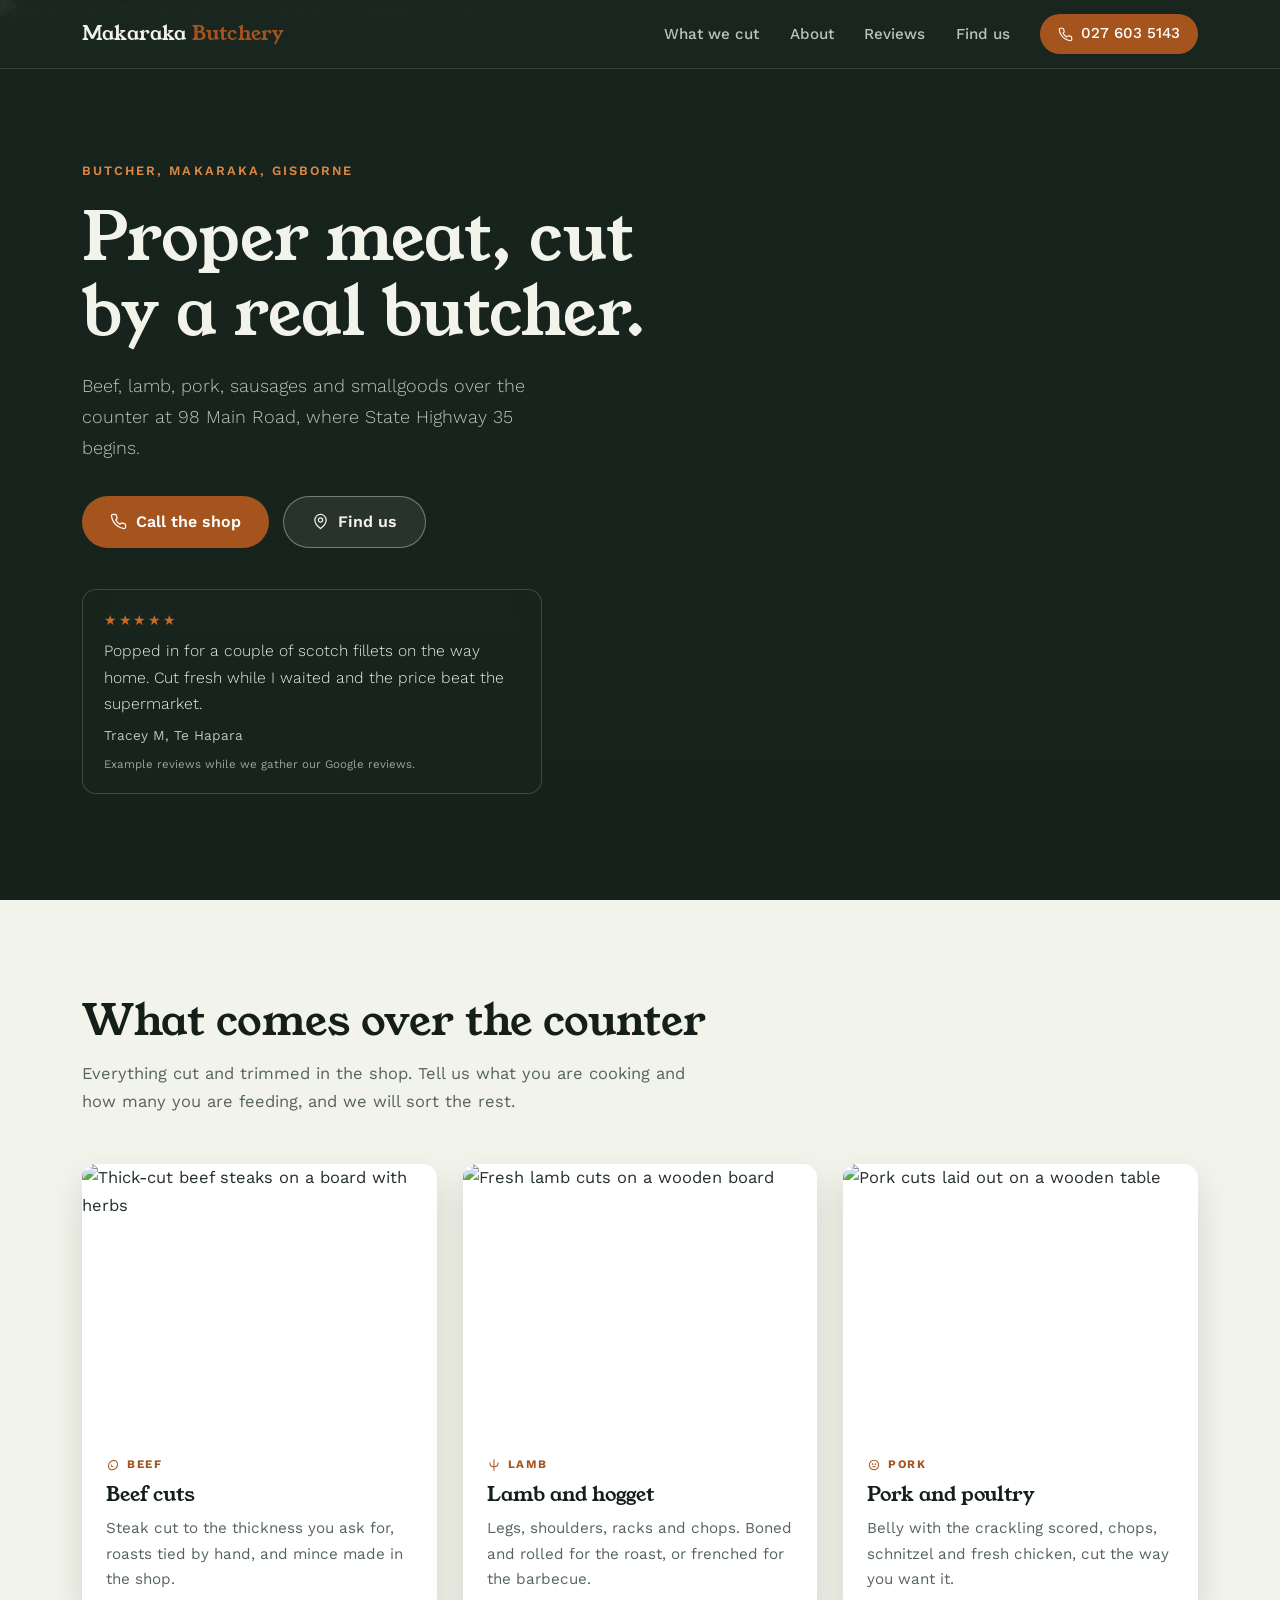
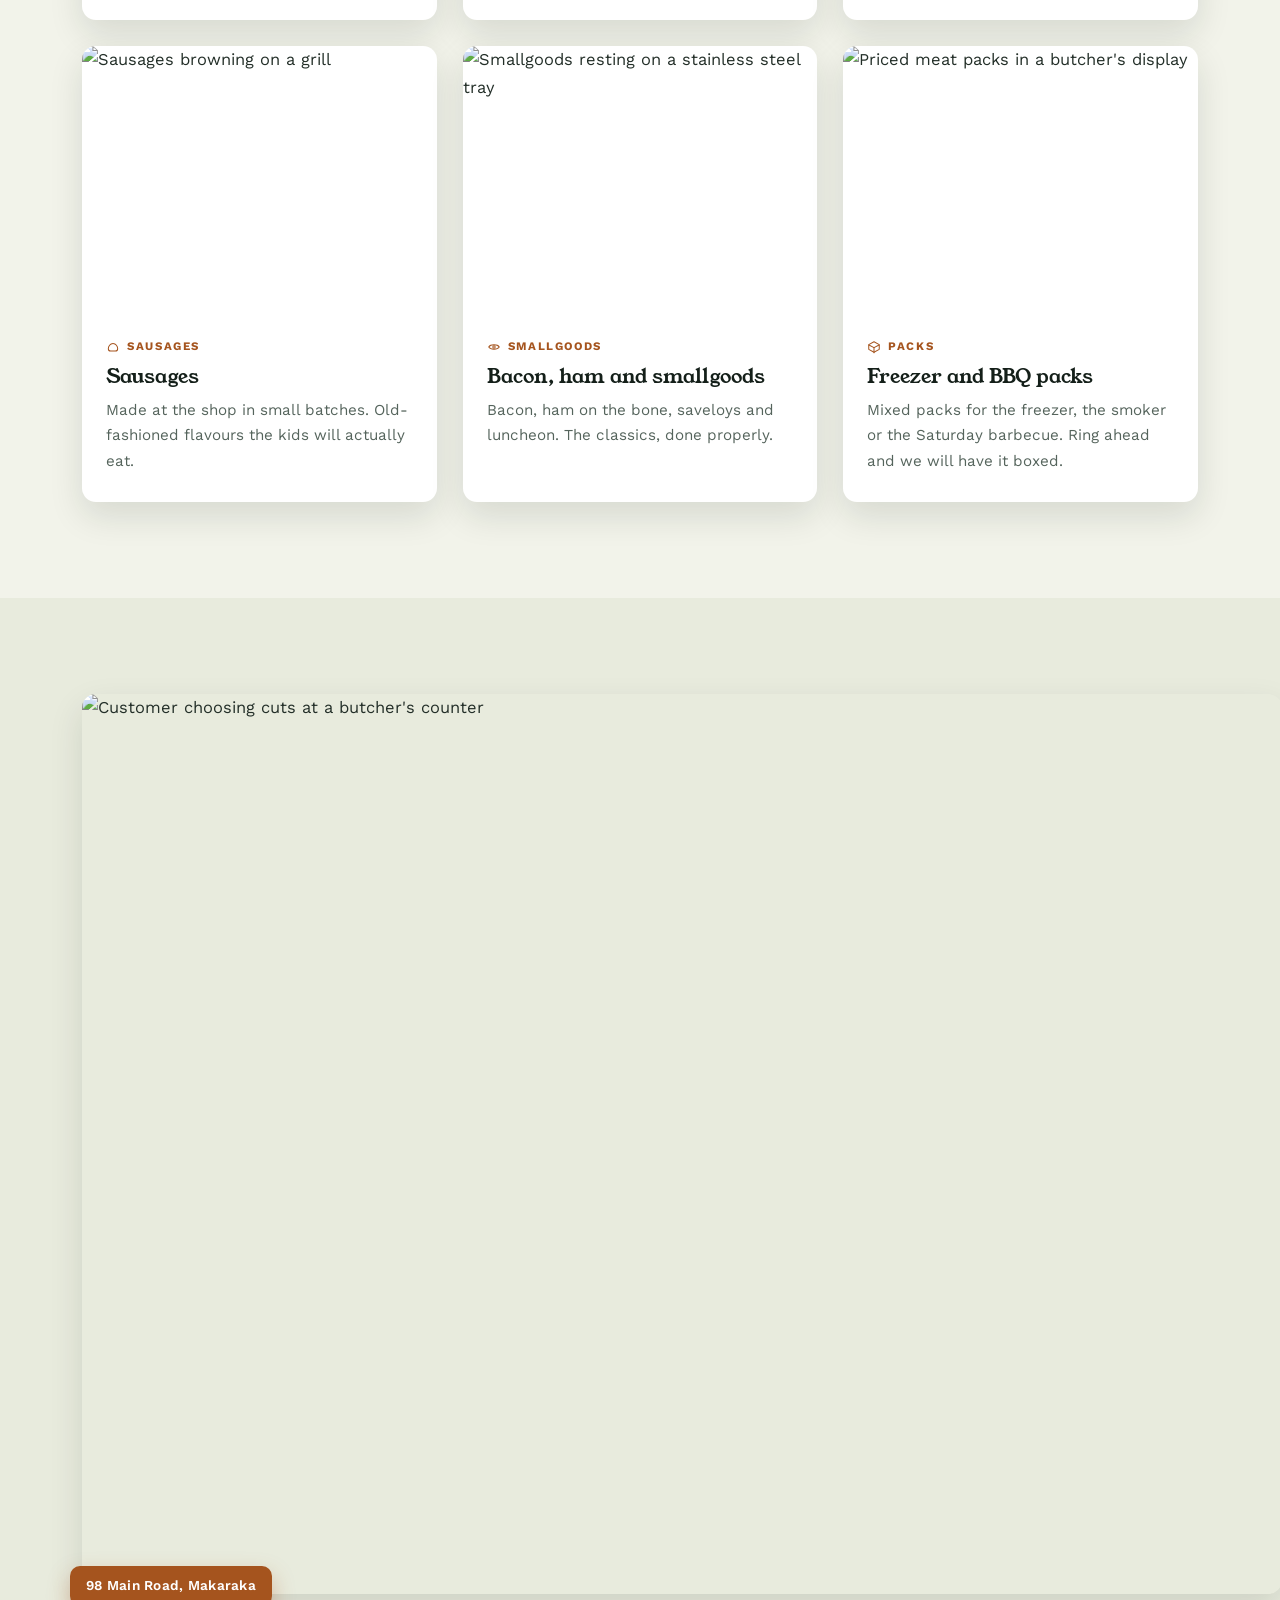
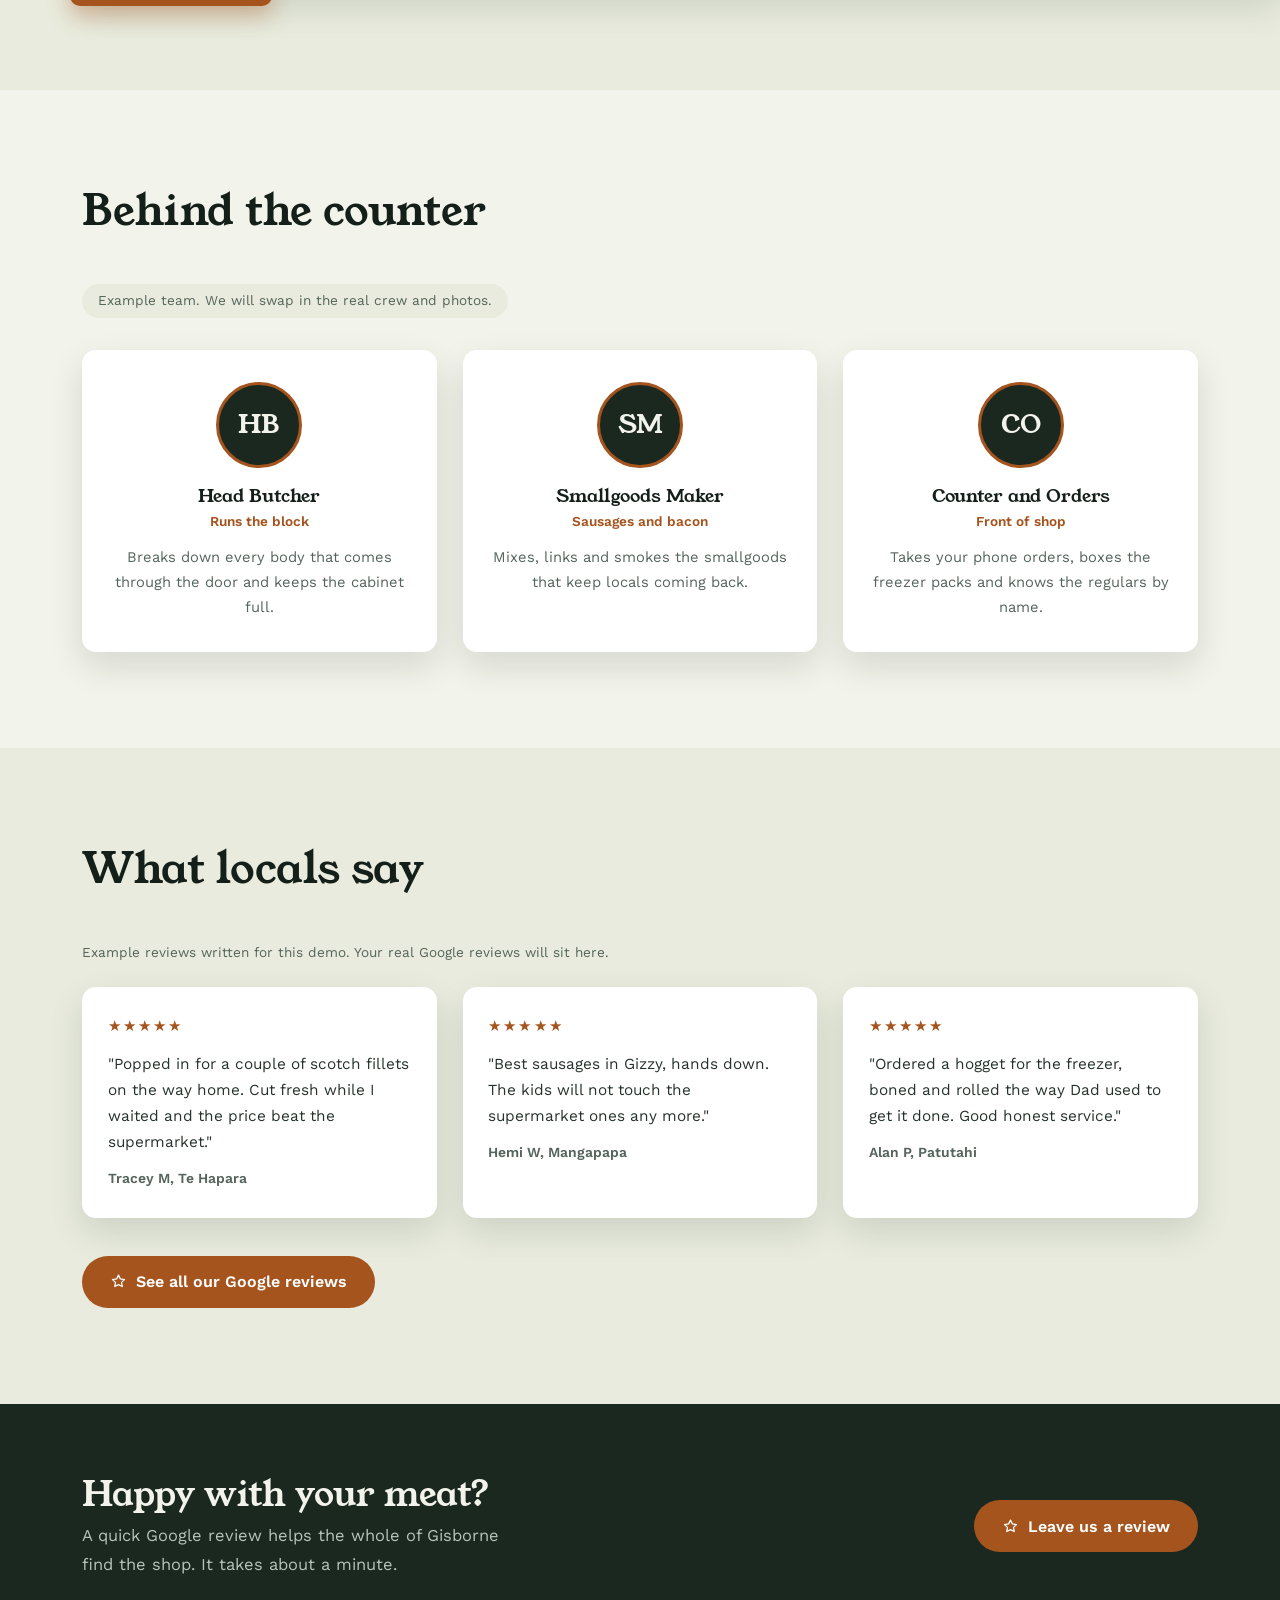
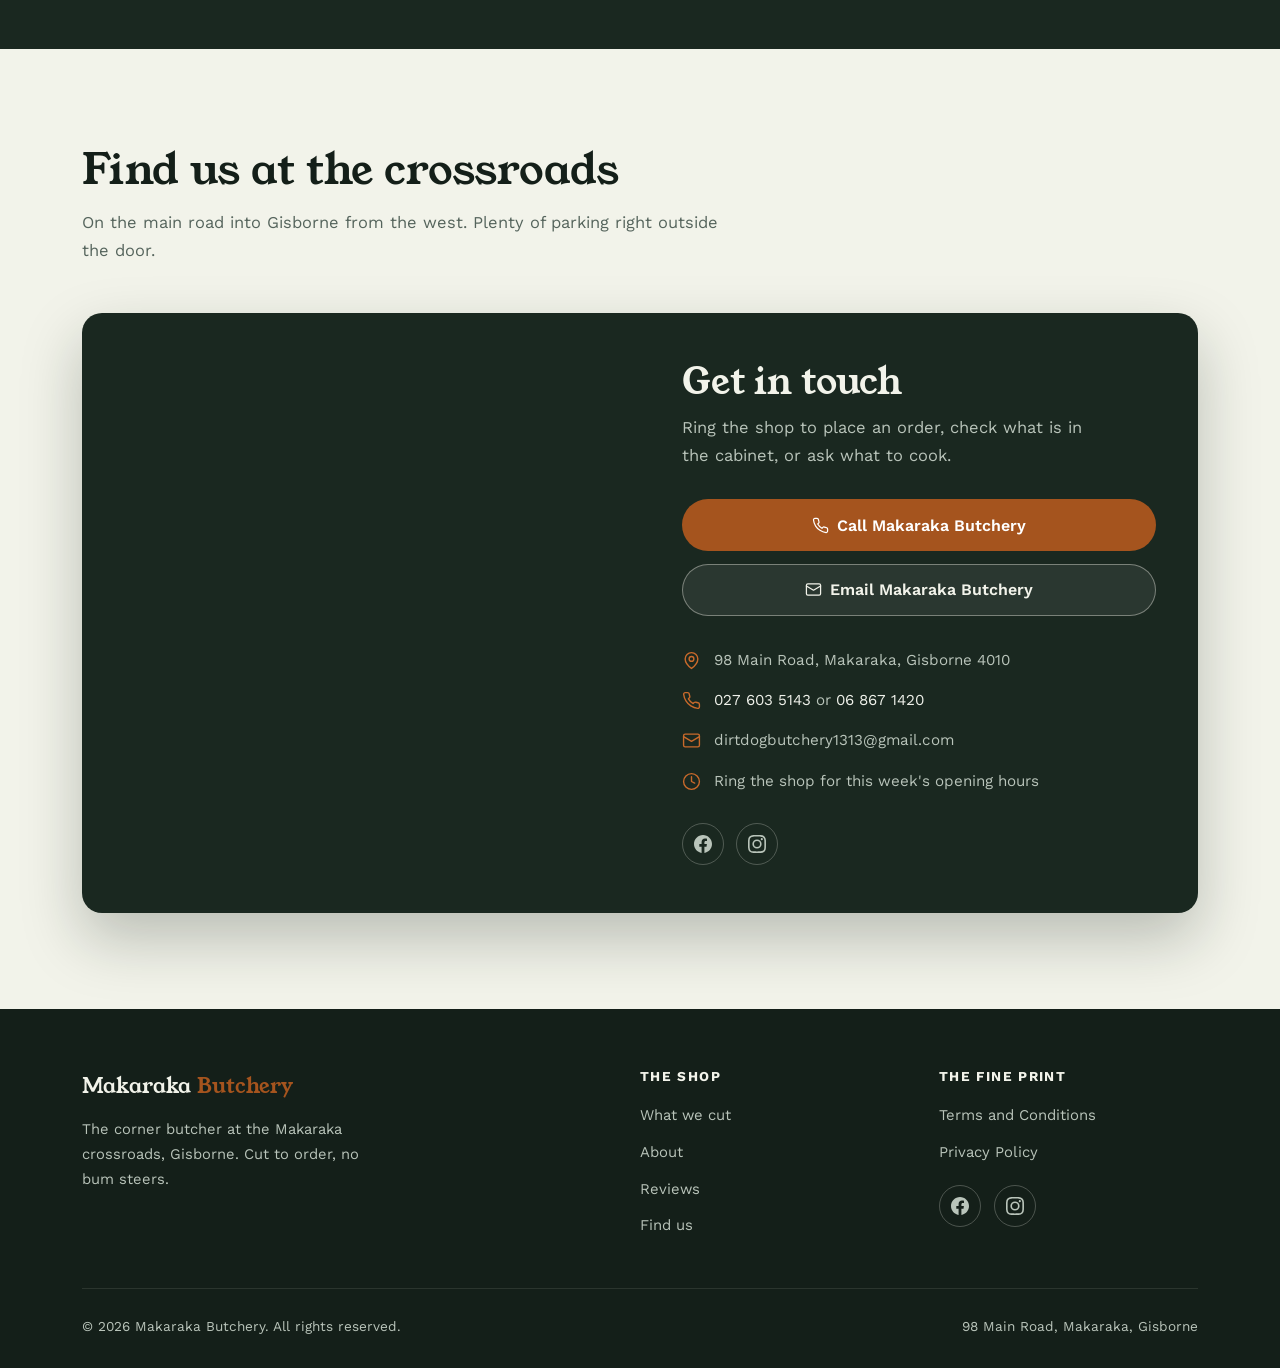
==== index.html @ 0df3c4c0 "Initial build: Makaraka Butchery" ====
<!DOCTYPE html>
<html lang="en-NZ">
<head>
<meta charset="UTF-8">
<meta name="viewport" content="width=device-width, initial-scale=1">
<title>Makaraka Butchery | Butcher, Gisborne</title>
<meta name="description" content="Makaraka Butchery, the corner butcher at 98 Main Road, Makaraka, Gisborne. Beef, lamb, pork, sausages and smallgoods cut to order. Call 06 867 1420.">
<meta property="og:title" content="Makaraka Butchery | Butcher, Gisborne">
<meta property="og:description" content="The corner butcher at the Makaraka crossroads, Gisborne. Beef, lamb, pork, sausages and smallgoods cut to order.">
<meta property="og:type" content="website">
<meta property="og:image" content="https://images.unsplash.com/photo-1597417321971-45e034f7a993?q=80&w=1200&auto=format&fit=crop">
<link rel="icon" href="data:image/svg+xml,%3Csvg xmlns='http://www.w3.org/2000/svg' viewBox='0 0 64 64'%3E%3Crect width='64' height='64' rx='12' fill='%231a2820'/%3E%3Ctext x='32' y='44' font-family='Georgia,serif' font-size='34' fill='%23c96a2b' text-anchor='middle'%3EM%3C/text%3E%3C/svg%3E">
<link rel="preconnect" href="https://fonts.googleapis.com">
<link rel="preconnect" href="https://fonts.gstatic.com" crossorigin>
<link href="https://fonts.googleapis.com/css2?family=Young+Serif&family=Work+Sans:wght@300;400;500;600;700&display=swap" rel="stylesheet">
<style>
:root{
  --ink:#141f19;
  --pine:#1a2820;
  --pine-2:#24382c;
  --bone:#f2f3ea;
  --bone-2:#e8ebdd;
  --ember:#a5541e;
  --ember-deep:#8a4517;
  --ember-bright:#c96a2b;
  --text:#26332c;
  --text-soft:#55645c;
  --text-inverse:#eef0e9;
  --text-inverse-soft:#b9c4ba;
  --radius:14px;
  --shadow:0 14px 34px rgba(20,31,25,.12);
  --ease:cubic-bezier(.16,1,.3,1);
}
*{margin:0;padding:0;box-sizing:border-box}
html{scroll-behavior:smooth}
body{
  font-family:'Work Sans',sans-serif;
  font-size:16.5px;
  line-height:1.7;
  color:var(--text);
  background:var(--bone);
  overflow-x:hidden;
}
::selection{background:var(--ember);color:#fff}
img{max-width:100%;display:block;image-orientation:from-image;filter:saturate(.85) contrast(1.05)}
h1,h2,h3{font-family:'Young Serif',serif;font-weight:400;line-height:1.15}
a{color:inherit}
.wrap{max-width:1160px;margin:0 auto;padding:0 22px}

/* Opening overlay */
#intro{
  position:fixed;inset:0;z-index:200;background:var(--pine);
  display:flex;align-items:center;justify-content:center;
  transition:opacity .7s var(--ease),visibility .7s;
}
#intro.gone{opacity:0;visibility:hidden}
#intro .mark{font-family:'Young Serif',serif;font-size:clamp(1.6rem,4vw,2.6rem);color:var(--bone);opacity:0;transform:translateY(14px);animation:introIn .8s var(--ease) .1s forwards}
#intro .mark span{color:var(--ember)}
@keyframes introIn{to{opacity:1;transform:none}}

/* Nav */
header{
  position:fixed;top:0;left:0;right:0;z-index:100;
  background:rgba(26,40,32,.82);
  backdrop-filter:blur(12px);
  -webkit-backdrop-filter:blur(12px);
  border-bottom:1px solid rgba(243,241,233,.12);
}
.nav{display:flex;align-items:center;justify-content:space-between;height:68px;max-width:1160px;margin:0 auto;padding:0 22px}
.logo{font-family:'Young Serif',serif;font-size:1.22rem;color:var(--bone);text-decoration:none;letter-spacing:.01em}
.logo span{color:var(--ember)}
.nav-links{display:flex;align-items:center;gap:1.9rem;list-style:none}
.nav-links a{color:var(--text-inverse-soft);text-decoration:none;font-size:.95rem;font-weight:500;transition:color .25s}
.nav-links a:hover{color:var(--bone)}
.nav-call{
  display:inline-flex;align-items:center;gap:.5rem;
  height:40px;padding:0 18px;line-height:1;
  background:var(--ember);color:#fff !important;border-radius:999px;
  font-weight:600;font-size:.92rem;text-decoration:none;
  transition:background .25s,transform .25s;
}
.nav-call:hover{background:var(--ember-deep);transform:translateY(-1px)}
.nav-call svg{width:15px;height:15px;flex:none}
.burger{display:none;background:none;border:0;cursor:pointer;padding:10px}
.burger span{display:block;width:24px;height:2px;background:var(--bone);margin:5px 0;transition:transform .3s var(--ease),opacity .3s}
.mobile-menu{display:none}
@media(max-width:860px){
  .nav-links{display:none}
  .burger{display:block}
  .mobile-menu{
    display:block;position:fixed;top:68px;left:0;right:0;z-index:99;
    background:var(--pine);border-bottom:1px solid rgba(243,241,233,.12);
    padding:.6rem 22px 1.4rem;
    transform:translateY(-110%);transition:transform .4s var(--ease);
  }
  .mobile-menu.open{transform:none}
  .mobile-menu a{display:block;padding:.85rem 0;color:var(--bone);text-decoration:none;font-size:1.05rem;font-weight:500;border-bottom:1px solid rgba(243,241,233,.08)}
  .mobile-menu .nav-call{display:inline-flex;margin-top:1rem;border-bottom:0}
  body.menu-open .burger span:nth-child(1){transform:translateY(7px) rotate(45deg)}
  body.menu-open .burger span:nth-child(2){opacity:0}
  body.menu-open .burger span:nth-child(3){transform:translateY(-7px) rotate(-45deg)}
}

/* Hero */
.hero{
  position:relative;min-height:100dvh;background:var(--pine);
  display:flex;align-items:center;color:var(--text-inverse);
  overflow:hidden;
}
.hero-slides{position:absolute;inset:0}
.hero-slide{position:absolute;inset:0;opacity:0;transition:opacity 1.6s ease}
.hero-slide.on{opacity:1}
.hero-slide img{width:100%;height:100%;object-fit:cover}
.hero-scrim{position:absolute;inset:0;background:linear-gradient(180deg,rgba(20,31,25,.62) 0%,rgba(20,31,25,.5) 45%,rgba(20,31,25,.78) 100%)}
.hero-inner{position:relative;z-index:2;max-width:1160px;margin:0 auto;padding:120px 22px 70px;width:100%}
.hero-eyebrow{
  display:inline-block;font-size:.8rem;font-weight:600;letter-spacing:.16em;
  text-transform:uppercase;color:#dd8845;margin-bottom:1.1rem;
}
.hero h1{font-size:clamp(2.5rem,5.6vw,4.1rem);max-width:15ch;color:var(--bone);text-wrap:balance}
.hero p.lead{margin:1.3rem 0 2rem;font-size:1.13rem;font-weight:300;max-width:44ch;color:var(--text-inverse-soft)}
.hero-ctas{display:flex;gap:.9rem;flex-wrap:wrap}
.btn{
  display:inline-flex;align-items:center;justify-content:center;gap:.55rem;
  min-height:52px;padding:0 28px;border-radius:999px;line-height:1.2;
  font-weight:600;font-size:1rem;text-decoration:none;cursor:pointer;border:0;
  transition:background .25s,transform .25s,border-color .25s;
}
.btn svg{width:17px;height:17px;flex:none}
.btn-ember{background:var(--ember);color:#fff}
.btn-ember:hover{background:var(--ember-deep);transform:translateY(-2px)}
.btn-ghost{background:rgba(243,241,233,.08);color:var(--bone);border:1px solid rgba(243,241,233,.4)}
.btn-ghost:hover{background:rgba(243,241,233,.16);transform:translateY(-2px)}
.hero-quote{
  margin-top:2.6rem;max-width:460px;
  background:rgba(26,40,32,.45);
  backdrop-filter:blur(10px);
  -webkit-backdrop-filter:blur(10px);
  border:1px solid rgba(243,241,233,.18);
  border-radius:var(--radius);padding:1.1rem 1.3rem;
}
.hero-quote .stars{color:var(--ember-bright);letter-spacing:.12em;font-size:.9rem;margin-bottom:.35rem}
.hero-quote blockquote{font-size:.98rem;font-weight:300;color:var(--text-inverse);min-height:3.2em;transition:opacity .5s}
.hero-quote blockquote.fade{opacity:0}
.hero-quote cite{display:block;margin-top:.4rem;font-style:normal;font-size:.85rem;color:var(--text-inverse-soft)}
.hero-quote .example-tag{font-size:.72rem;color:var(--text-inverse-soft);opacity:.8;display:block;margin-top:.5rem}

/* Section basics */
section{padding:96px 0}
.sec-head{max-width:640px;margin-bottom:3rem}
.sec-head h2{font-size:clamp(1.9rem,3.6vw,2.7rem);color:var(--ink)}
.sec-head p{margin-top:.9rem;color:var(--text-soft)}
.reveal{opacity:0;transform:translateY(26px);transition:opacity .8s var(--ease),transform .8s var(--ease)}
.reveal.in{opacity:1;transform:none}

/* Services */
#services{background:var(--bone)}
.cards{display:grid;grid-template-columns:repeat(3,1fr);gap:1.6rem}
.card{
  background:#fff;border-radius:var(--radius);overflow:hidden;
  box-shadow:var(--shadow);display:flex;flex-direction:column;
  transition:transform .35s var(--ease),box-shadow .35s var(--ease);
}
.card:hover{transform:translateY(-6px);box-shadow:0 22px 44px rgba(20,31,25,.18)}
.card figure{aspect-ratio:4/3;overflow:hidden}
.card figure img{width:100%;height:100%;object-fit:cover;transition:transform .6s var(--ease)}
.card:hover figure img{transform:scale(1.05)}
.card-body{padding:1.4rem 1.5rem 1.7rem}
.card-label{
  display:inline-flex;align-items:center;gap:.45rem;
  font-size:.72rem;font-weight:700;letter-spacing:.14em;text-transform:uppercase;
  color:var(--ember);margin-bottom:.55rem;
}
.card-label svg{width:14px;height:14px}
.card h3{font-size:1.28rem;color:var(--ink);margin-bottom:.55rem}
.card p{font-size:.95rem;color:var(--text-soft)}
@media(max-width:980px){.cards{grid-template-columns:repeat(2,1fr)}}
@media(max-width:640px){.cards{grid-template-columns:1fr}}

/* About */
#about{background:var(--bone-2)}
.about-grid{display:grid;grid-template-columns:1fr 1fr;gap:3.5rem;align-items:center}
.about-photo{position:relative}
.about-photo img{aspect-ratio:4/3;object-fit:cover;width:100%;border-radius:var(--radius);box-shadow:var(--shadow)}
.about-photo .corner{
  position:absolute;left:-12px;bottom:-12px;
  background:var(--ember);color:#fff;border-radius:10px;
  padding:.55rem 1rem;font-weight:600;font-size:.85rem;letter-spacing:.02em;
  box-shadow:0 10px 22px rgba(169,84,30,.35);
}
.about-copy h2{font-size:clamp(1.9rem,3.6vw,2.7rem);color:var(--ink);margin-bottom:1.1rem}
.about-copy p{color:var(--text-soft);margin-bottom:1rem}
.checklist{list-style:none;margin-top:1.6rem}
.checklist li{display:flex;gap:.8rem;align-items:flex-start;padding:.55rem 0;font-weight:500;color:var(--text)}
.checklist svg{width:22px;height:22px;flex:none;color:var(--ember);margin-top:2px}
@media(max-width:860px){.about-grid{grid-template-columns:1fr;gap:2.2rem}}

/* Crew */
#crew{background:var(--bone)}
.crew-note{font-size:.85rem;color:var(--text-soft);background:var(--bone-2);border-radius:999px;display:inline-block;padding:.35rem 1rem;margin-bottom:2rem}
.crew-grid{display:grid;grid-template-columns:repeat(3,1fr);gap:1.6rem}
.crew-card{
  background:#fff;border-radius:var(--radius);box-shadow:var(--shadow);
  padding:2rem 1.6rem;text-align:center;
  transition:transform .35s var(--ease);
}
.crew-card:hover{transform:translateY(-5px)}
.avatar{
  width:86px;height:86px;border-radius:50%;margin:0 auto 1.1rem;
  background:var(--pine);border:3px solid var(--ember);
  display:flex;align-items:center;justify-content:center;
  font-family:'Young Serif',serif;font-size:1.6rem;color:var(--bone);
}
.crew-card h3{font-size:1.12rem;color:var(--ink)}
.crew-card .role{font-size:.85rem;font-weight:600;color:var(--ember);margin:.25rem 0 .7rem}
.crew-card p{font-size:.92rem;color:var(--text-soft)}
@media(max-width:860px){.crew-grid{grid-template-columns:1fr;max-width:420px}}

/* Reviews */
#reviews{background:var(--bone-2)}
.review-grid{display:grid;grid-template-columns:repeat(3,1fr);gap:1.6rem;margin-bottom:2.4rem}
.review-card{
  background:#fff;border-radius:var(--radius);box-shadow:var(--shadow);
  padding:1.7rem 1.6rem;display:flex;flex-direction:column;gap:.7rem;
}
.review-card .stars{color:var(--ember);letter-spacing:.14em;font-size:.95rem}
.review-card p{font-size:.96rem;color:var(--text)}
.review-card .who{font-size:.87rem;font-weight:600;color:var(--text-soft)}
.review-note{font-size:.85rem;color:var(--text-soft);margin-bottom:1.4rem}
@media(max-width:860px){.review-grid{grid-template-columns:1fr}}

/* Review banner */
.banner{
  background:var(--pine);color:var(--text-inverse);
  padding:70px 0;
}
.banner-inner{display:flex;align-items:center;justify-content:space-between;gap:2rem;flex-wrap:wrap}
.banner h2{font-size:clamp(1.6rem,3vw,2.2rem);color:var(--bone);max-width:20ch}
.banner p{color:var(--text-inverse-soft);margin-top:.5rem;max-width:42ch}

/* Contact */
#contact{background:var(--bone)}
.contact-card{
  background:var(--pine);border-radius:calc(var(--radius) + 6px);
  overflow:hidden;box-shadow:0 26px 60px rgba(20,31,25,.25);
  display:grid;grid-template-columns:1fr 1fr;min-height:520px;
}
.contact-map{position:relative;min-height:320px}
.contact-map iframe{position:absolute;inset:0;width:100%;height:100%;border:0}
.contact-info{padding:3rem 2.6rem;color:var(--text-inverse)}
.contact-info h2{color:var(--bone);font-size:clamp(1.7rem,3vw,2.3rem);margin-bottom:.7rem}
.contact-info>p{color:var(--text-inverse-soft);margin-bottom:1.8rem;max-width:40ch}
.contact-btns{display:flex;flex-direction:column;gap:.8rem;margin-bottom:2rem}
.contact-btns .btn{width:100%}
.info-rows{list-style:none;display:flex;flex-direction:column;gap:.9rem;margin-bottom:1.8rem}
.info-rows li{display:flex;gap:.85rem;align-items:flex-start;font-size:.95rem;color:var(--text-inverse-soft)}
.info-rows svg{width:19px;height:19px;flex:none;color:var(--ember-bright);margin-top:3px}
.info-rows a{color:var(--text-inverse);text-decoration:none}
.info-rows a:hover{text-decoration:underline}
.socials{display:flex;gap:.8rem}
.socials a{
  width:42px;height:42px;border-radius:50%;
  border:1px solid rgba(243,241,233,.25);
  display:flex;align-items:center;justify-content:center;
  color:var(--text-inverse-soft);transition:color .25s,border-color .25s,transform .25s;
}
.socials a:hover{color:var(--ember-bright);border-color:var(--ember-bright);transform:translateY(-2px)}
.socials svg{width:18px;height:18px}
@media(max-width:860px){
  .contact-card{grid-template-columns:1fr}
  .contact-map{order:2;min-height:300px}
  .contact-info{order:1;padding:2.2rem 1.6rem}
}

/* Footer */
footer{background:var(--ink);color:var(--text-inverse-soft);padding:60px 0 30px}
.foot-grid{display:grid;grid-template-columns:2fr 1fr 1fr;gap:2.5rem;margin-bottom:2.5rem}
.foot-grid .logo{font-size:1.3rem}
.foot-grid p{font-size:.92rem;margin-top:.8rem;max-width:34ch}
.foot-grid h3{font-family:'Work Sans',sans-serif;font-size:.85rem;font-weight:700;letter-spacing:.1em;text-transform:uppercase;color:var(--bone);margin-bottom:1rem}
.foot-grid ul{list-style:none}
.foot-grid ul li{margin-bottom:.55rem}
.foot-grid ul a{color:var(--text-inverse-soft);text-decoration:none;font-size:.93rem;transition:color .25s}
.foot-grid ul a:hover{color:var(--ember-bright)}
.foot-bottom{border-top:1px solid rgba(243,241,233,.1);padding-top:1.6rem;display:flex;justify-content:space-between;align-items:center;gap:1rem;flex-wrap:wrap;font-size:.85rem}
@media(max-width:860px){.foot-grid{grid-template-columns:1fr;gap:2rem}}

@media(max-width:640px){
  section{padding:70px 0}
  .hero-inner{padding-top:100px}
  .hero p.lead{font-size:1.03rem}
}
@media (prefers-reduced-motion: reduce){
  html{scroll-behavior:auto}
  *,*::before,*::after{animation-duration:.01ms !important;transition-duration:.01ms !important}
  .reveal{opacity:1;transform:none}
}
</style>
</head>
<body>

<div id="intro" aria-hidden="true"><div class="mark">Makaraka <span>Butchery</span></div></div>

<header>
  <nav class="nav" aria-label="Main">
    <a class="logo" href="#top">Makaraka <span>Butchery</span></a>
    <ul class="nav-links">
      <li><a href="#services">What we cut</a></li>
      <li><a href="#about">About</a></li>
      <li><a href="#reviews">Reviews</a></li>
      <li><a href="#contact">Find us</a></li>
      <li><a class="nav-call" href="tel:+64276035143">
        <svg viewBox="0 0 24 24" fill="none" stroke="currentColor" stroke-width="1.75" stroke-linecap="round" stroke-linejoin="round" aria-hidden="true"><path d="M22 16.92v3a2 2 0 0 1-2.18 2 19.79 19.79 0 0 1-8.63-3.07 19.5 19.5 0 0 1-6-6 19.79 19.79 0 0 1-3.07-8.67A2 2 0 0 1 4.11 2h3a2 2 0 0 1 2 1.72c.13.96.36 1.9.7 2.81a2 2 0 0 1-.45 2.11L8.09 9.91a16 16 0 0 0 6 6l1.27-1.27a2 2 0 0 1 2.11-.45c.91.34 1.85.57 2.81.7A2 2 0 0 1 22 16.92z"/></svg>
        027 603 5143</a></li>
    </ul>
    <button class="burger" aria-label="Open menu" aria-expanded="false"><span></span><span></span><span></span></button>
  </nav>
  <div class="mobile-menu" id="mobileMenu">
    <a href="#services">What we cut</a>
    <a href="#about">About</a>
    <a href="#reviews">Reviews</a>
    <a href="#contact">Find us</a>
    <a class="nav-call" href="tel:+64276035143">
      <svg viewBox="0 0 24 24" fill="none" stroke="currentColor" stroke-width="1.75" stroke-linecap="round" stroke-linejoin="round" aria-hidden="true"><path d="M22 16.92v3a2 2 0 0 1-2.18 2 19.79 19.79 0 0 1-8.63-3.07 19.5 19.5 0 0 1-6-6 19.79 19.79 0 0 1-3.07-8.67A2 2 0 0 1 4.11 2h3a2 2 0 0 1 2 1.72c.13.96.36 1.9.7 2.81a2 2 0 0 1-.45 2.11L8.09 9.91a16 16 0 0 0 6 6l1.27-1.27a2 2 0 0 1 2.11-.45c.91.34 1.85.57 2.81.7A2 2 0 0 1 22 16.92z"/></svg>
      Call 027 603 5143</a>
  </div>
</header>

<main id="top">

<section class="hero" style="padding:0">
  <div class="hero-slides" aria-hidden="true">
    <div class="hero-slide on"><img src="https://images.unsplash.com/photo-1597417321971-45e034f7a993?q=80&w=1800&auto=format&fit=crop" alt="Fresh cuts of meat laid out in a butcher's display counter" fetchpriority="high" width="1800" height="952"></div>
    <div class="hero-slide"><img src="https://images.unsplash.com/photo-1560166444-441876015a70?q=80&w=1800&auto=format&fit=crop" alt="Butcher slicing meat by hand on a wooden block" loading="lazy" width="1800" height="1060"></div>
    <div class="hero-slide"><img src="https://images.unsplash.com/photo-1759692072059-2d9c209380ac?q=80&w=1800&auto=format&fit=crop" alt="Inside a traditional butcher's shop" loading="lazy" width="1800" height="1200"></div>
  </div>
  <div class="hero-scrim" aria-hidden="true"></div>
  <div class="hero-inner">
    <span class="hero-eyebrow">Butcher, Makaraka, Gisborne</span>
    <h1>Proper meat, cut by a real butcher.</h1>
    <p class="lead">Beef, lamb, pork, sausages and smallgoods over the counter at 98 Main Road, where State Highway 35 begins.</p>
    <div class="hero-ctas">
      <a class="btn btn-ember" href="tel:+64276035143">
        <svg viewBox="0 0 24 24" fill="none" stroke="currentColor" stroke-width="1.75" stroke-linecap="round" stroke-linejoin="round" aria-hidden="true"><path d="M22 16.92v3a2 2 0 0 1-2.18 2 19.79 19.79 0 0 1-8.63-3.07 19.5 19.5 0 0 1-6-6 19.79 19.79 0 0 1-3.07-8.67A2 2 0 0 1 4.11 2h3a2 2 0 0 1 2 1.72c.13.96.36 1.9.7 2.81a2 2 0 0 1-.45 2.11L8.09 9.91a16 16 0 0 0 6 6l1.27-1.27a2 2 0 0 1 2.11-.45c.91.34 1.85.57 2.81.7A2 2 0 0 1 22 16.92z"/></svg>
        Call the shop</a>
      <a class="btn btn-ghost" href="#contact">
        <svg viewBox="0 0 24 24" fill="none" stroke="currentColor" stroke-width="1.75" stroke-linecap="round" stroke-linejoin="round" aria-hidden="true"><path d="M20 10c0 6-8 12-8 12s-8-6-8-12a8 8 0 0 1 16 0z"/><circle cx="12" cy="10" r="3"/></svg>
        Find us</a>
    </div>
    <div class="hero-quote">
      <div class="stars" aria-label="Five stars">&#9733;&#9733;&#9733;&#9733;&#9733;</div>
      <blockquote id="heroQuote">Popped in for a couple of scotch fillets on the way home. Cut fresh while I waited and the price beat the supermarket.</blockquote>
      <cite id="heroCite">Tracey M, Te Hapara</cite>
      <span class="example-tag">Example reviews while we gather our Google reviews.</span>
    </div>
  </div>
</section>

<section id="services">
  <div class="wrap">
    <div class="sec-head reveal">
      <h2>What comes over the counter</h2>
      <p>Everything cut and trimmed in the shop. Tell us what you are cooking and how many you are feeding, and we will sort the rest.</p>
    </div>
    <div class="cards">
      <article class="card reveal">
        <figure><img src="https://images.unsplash.com/photo-1690983323540-d6e889c4b107?q=80&w=900&h=675&auto=format&fit=crop" alt="Thick-cut beef steaks on a board with herbs" loading="lazy" width="900" height="675"></figure>
        <div class="card-body">
          <span class="card-label"><svg viewBox="0 0 24 24" fill="none" stroke="currentColor" stroke-width="1.75" stroke-linecap="round" stroke-linejoin="round" aria-hidden="true"><path d="M18 6c2.5 2.5 2.5 8-1 11.5S8.5 21 6 18.5 3.5 10.5 7 7s8.5-3.5 11-1z"/><path d="M9 12a3 3 0 0 0 3 3"/></svg>Beef</span>
          <h3>Beef cuts</h3>
          <p>Steak cut to the thickness you ask for, roasts tied by hand, and mince made in the shop.</p>
        </div>
      </article>
      <article class="card reveal">
        <figure><img src="https://images.unsplash.com/photo-1602470521007-20293bd1fd31?q=80&w=900&h=675&auto=format&fit=crop" alt="Fresh lamb cuts on a wooden board" loading="lazy" width="900" height="675"></figure>
        <div class="card-body">
          <span class="card-label"><svg viewBox="0 0 24 24" fill="none" stroke="currentColor" stroke-width="1.75" stroke-linecap="round" stroke-linejoin="round" aria-hidden="true"><path d="M12 3v18"/><path d="M5 8c0 4 3 7 7 7s7-3 7-7"/></svg>Lamb</span>
          <h3>Lamb and hogget</h3>
          <p>Legs, shoulders, racks and chops. Boned and rolled for the roast, or frenched for the barbecue.</p>
        </div>
      </article>
      <article class="card reveal">
        <figure><img src="https://images.unsplash.com/photo-1588347818036-558601350947?q=80&w=900&h=675&auto=format&fit=crop" alt="Pork cuts laid out on a wooden table" loading="lazy" width="900" height="675"></figure>
        <div class="card-body">
          <span class="card-label"><svg viewBox="0 0 24 24" fill="none" stroke="currentColor" stroke-width="1.75" stroke-linecap="round" stroke-linejoin="round" aria-hidden="true"><circle cx="12" cy="12" r="8"/><circle cx="9.5" cy="10.5" r=".5"/><circle cx="14.5" cy="10.5" r=".5"/><path d="M10 15h4"/></svg>Pork</span>
          <h3>Pork and poultry</h3>
          <p>Belly with the crackling scored, chops, schnitzel and fresh chicken, cut the way you want it.</p>
        </div>
      </article>
      <article class="card reveal">
        <figure><img src="https://images.unsplash.com/photo-1687814776679-8c81b753f870?q=80&w=900&h=675&auto=format&fit=crop" alt="Sausages browning on a grill" loading="lazy" width="900" height="675"></figure>
        <div class="card-body">
          <span class="card-label"><svg viewBox="0 0 24 24" fill="none" stroke="currentColor" stroke-width="1.75" stroke-linecap="round" stroke-linejoin="round" aria-hidden="true"><path d="M4 15c0-4 3-9 8-9s8 5 8 9a4 4 0 0 1-4 4H8a4 4 0 0 1-4-4z"/></svg>Sausages</span>
          <h3>Sausages</h3>
          <p>Made at the shop in small batches. Old-fashioned flavours the kids will actually eat.</p>
        </div>
      </article>
      <article class="card reveal">
        <figure><img src="https://images.unsplash.com/photo-1624772398061-bbfa87ec6b5a?q=80&w=900&h=675&auto=format&fit=crop" alt="Smallgoods resting on a stainless steel tray" loading="lazy" width="900" height="675"></figure>
        <div class="card-body">
          <span class="card-label"><svg viewBox="0 0 24 24" fill="none" stroke="currentColor" stroke-width="1.75" stroke-linecap="round" stroke-linejoin="round" aria-hidden="true"><path d="M3 12c3-5 15-5 18 0-3 5-15 5-18 0z"/><circle cx="12" cy="12" r="2"/></svg>Smallgoods</span>
          <h3>Bacon, ham and smallgoods</h3>
          <p>Bacon, ham on the bone, saveloys and luncheon. The classics, done properly.</p>
        </div>
      </article>
      <article class="card reveal">
        <figure><img src="https://images.unsplash.com/photo-1786812594035-d9ff77d0ecb2?q=80&w=900&h=675&auto=format&fit=crop" alt="Priced meat packs in a butcher's display" loading="lazy" width="900" height="675"></figure>
        <div class="card-body">
          <span class="card-label"><svg viewBox="0 0 24 24" fill="none" stroke="currentColor" stroke-width="1.75" stroke-linecap="round" stroke-linejoin="round" aria-hidden="true"><path d="M21 8l-9-5-9 5v8l9 5 9-5V8z"/><path d="M3.3 8.5L12 13l8.7-4.5"/><path d="M12 13v9"/></svg>Packs</span>
          <h3>Freezer and BBQ packs</h3>
          <p>Mixed packs for the freezer, the smoker or the Saturday barbecue. Ring ahead and we will have it boxed.</p>
        </div>
      </article>
    </div>
  </div>
</section>

<section id="about">
  <div class="wrap">
    <div class="about-grid">
      <div class="about-photo reveal">
        <img src="https://images.unsplash.com/photo-1777799095908-978e9f70a872?q=80&w=1200&h=900&auto=format&fit=crop" alt="Customer choosing cuts at a butcher's counter" loading="lazy" width="1200" height="900">
        <span class="corner">98 Main Road, Makaraka</span>
      </div>
      <div class="about-copy reveal">
        <h2>The corner shop at the crossroads</h2>
        <p>A butcher has stood at the Makaraka crossroads for over a century, right where State Highway 35 sets off around the East Cape. The sign out front still says it best: no bum steers here.</p>
        <p>You get meat cut in front of you, a straight answer on what to cook and how long to cook it, and change from what the supermarket charges for less.</p>
        <ul class="checklist">
          <li><svg viewBox="0 0 24 24" fill="none" stroke="currentColor" stroke-width="1.75" stroke-linecap="round" stroke-linejoin="round" aria-hidden="true"><circle cx="12" cy="12" r="10"/><path d="M8 12.5l2.5 2.5L16 9.5"/></svg>Cut to order, not pre-packed</li>
          <li><svg viewBox="0 0 24 24" fill="none" stroke="currentColor" stroke-width="1.75" stroke-linecap="round" stroke-linejoin="round" aria-hidden="true"><circle cx="12" cy="12" r="10"/><path d="M8 12.5l2.5 2.5L16 9.5"/></svg>Local corner butchery, Gisborne through and through</li>
          <li><svg viewBox="0 0 24 24" fill="none" stroke="currentColor" stroke-width="1.75" stroke-linecap="round" stroke-linejoin="round" aria-hidden="true"><circle cx="12" cy="12" r="10"/><path d="M8 12.5l2.5 2.5L16 9.5"/></svg>Honest advice on cuts, quantities and cooking</li>
        </ul>
      </div>
    </div>
  </div>
</section>

<section id="crew">
  <div class="wrap">
    <div class="sec-head reveal">
      <h2>Behind the counter</h2>
    </div>
    <span class="crew-note reveal">Example team. We will swap in the real crew and photos.</span>
    <div class="crew-grid">
      <div class="crew-card reveal">
        <div class="avatar">HB</div>
        <h3>Head Butcher</h3>
        <p class="role">Runs the block</p>
        <p>Breaks down every body that comes through the door and keeps the cabinet full.</p>
      </div>
      <div class="crew-card reveal">
        <div class="avatar">SM</div>
        <h3>Smallgoods Maker</h3>
        <p class="role">Sausages and bacon</p>
        <p>Mixes, links and smokes the smallgoods that keep locals coming back.</p>
      </div>
      <div class="crew-card reveal">
        <div class="avatar">CO</div>
        <h3>Counter and Orders</h3>
        <p class="role">Front of shop</p>
        <p>Takes your phone orders, boxes the freezer packs and knows the regulars by name.</p>
      </div>
    </div>
  </div>
</section>

<section id="reviews">
  <div class="wrap">
    <div class="sec-head reveal">
      <h2>What locals say</h2>
    </div>
    <p class="review-note reveal">Example reviews written for this demo. Your real Google reviews will sit here.</p>
    <div class="review-grid">
      <div class="review-card reveal">
        <div class="stars" aria-label="Five stars">&#9733;&#9733;&#9733;&#9733;&#9733;</div>
        <p>"Popped in for a couple of scotch fillets on the way home. Cut fresh while I waited and the price beat the supermarket."</p>
        <span class="who">Tracey M, Te Hapara</span>
      </div>
      <div class="review-card reveal">
        <div class="stars" aria-label="Five stars">&#9733;&#9733;&#9733;&#9733;&#9733;</div>
        <p>"Best sausages in Gizzy, hands down. The kids will not touch the supermarket ones any more."</p>
        <span class="who">Hemi W, Mangapapa</span>
      </div>
      <div class="review-card reveal">
        <div class="stars" aria-label="Five stars">&#9733;&#9733;&#9733;&#9733;&#9733;</div>
        <p>"Ordered a hogget for the freezer, boned and rolled the way Dad used to get it done. Good honest service."</p>
        <span class="who">Alan P, Patutahi</span>
      </div>
    </div>
    <a class="btn btn-ember reveal" href="https://www.google.com/maps/search/?api=1&query=Makaraka%20Butchery%20Gisborne" target="_blank" rel="noopener">
      <svg viewBox="0 0 24 24" fill="none" stroke="currentColor" stroke-width="1.75" stroke-linecap="round" stroke-linejoin="round" aria-hidden="true"><path d="M12 3l2.6 5.3 5.9.9-4.2 4.1 1 5.8L12 16.4 6.7 19.1l1-5.8L3.5 9.2l5.9-.9L12 3z"/></svg>
      See all our Google reviews</a>
  </div>
</section>

<section class="banner" style="padding:70px 0">
  <div class="wrap banner-inner">
    <div>
      <h2>Happy with your meat?</h2>
      <p>A quick Google review helps the whole of Gisborne find the shop. It takes about a minute.</p>
    </div>
    <a class="btn btn-ember" href="https://www.google.com/maps/search/?api=1&query=Makaraka%20Butchery%20Gisborne" target="_blank" rel="noopener">
      <svg viewBox="0 0 24 24" fill="none" stroke="currentColor" stroke-width="1.75" stroke-linecap="round" stroke-linejoin="round" aria-hidden="true"><path d="M12 3l2.6 5.3 5.9.9-4.2 4.1 1 5.8L12 16.4 6.7 19.1l1-5.8L3.5 9.2l5.9-.9L12 3z"/></svg>
      Leave us a review</a>
  </div>
</section>

<section id="contact">
  <div class="wrap">
    <div class="sec-head reveal">
      <h2>Find us at the crossroads</h2>
      <p>On the main road into Gisborne from the west. Plenty of parking right outside the door.</p>
    </div>
    <div class="contact-card reveal">
      <div class="contact-map">
        <iframe title="Map showing Makaraka Butchery, 98 Main Road, Makaraka, Gisborne" src="https://www.google.com/maps?q=Makaraka%20Butchery%2C%2098%20Main%20Road%2C%20Makaraka%2C%20Gisborne&output=embed" loading="lazy" referrerpolicy="no-referrer-when-downgrade" allowfullscreen></iframe>
      </div>
      <div class="contact-info">
        <h2>Get in touch</h2>
        <p>Ring the shop to place an order, check what is in the cabinet, or ask what to cook.</p>
        <div class="contact-btns">
          <a class="btn btn-ember" href="tel:+64276035143">
            <svg viewBox="0 0 24 24" fill="none" stroke="currentColor" stroke-width="1.75" stroke-linecap="round" stroke-linejoin="round" aria-hidden="true"><path d="M22 16.92v3a2 2 0 0 1-2.18 2 19.79 19.79 0 0 1-8.63-3.07 19.5 19.5 0 0 1-6-6 19.79 19.79 0 0 1-3.07-8.67A2 2 0 0 1 4.11 2h3a2 2 0 0 1 2 1.72c.13.96.36 1.9.7 2.81a2 2 0 0 1-.45 2.11L8.09 9.91a16 16 0 0 0 6 6l1.27-1.27a2 2 0 0 1 2.11-.45c.91.34 1.85.57 2.81.7A2 2 0 0 1 22 16.92z"/></svg>
            Call Makaraka Butchery</a>
          <a class="btn btn-ghost" data-gmail data-user="dirtdogbutchery1313" data-domain="gmail.com" data-su="Order%20enquiry" href="#contact">
            <svg viewBox="0 0 24 24" fill="none" stroke="currentColor" stroke-width="1.75" stroke-linecap="round" stroke-linejoin="round" aria-hidden="true"><rect x="2" y="4" width="20" height="16" rx="2"/><path d="M22 7l-10 6L2 7"/></svg>
            Email Makaraka Butchery</a>
        </div>
        <ul class="info-rows">
          <li><svg viewBox="0 0 24 24" fill="none" stroke="currentColor" stroke-width="1.75" stroke-linecap="round" stroke-linejoin="round" aria-hidden="true"><path d="M20 10c0 6-8 12-8 12s-8-6-8-12a8 8 0 0 1 16 0z"/><circle cx="12" cy="10" r="3"/></svg><span>98 Main Road, Makaraka, Gisborne 4010</span></li>
          <li><svg viewBox="0 0 24 24" fill="none" stroke="currentColor" stroke-width="1.75" stroke-linecap="round" stroke-linejoin="round" aria-hidden="true"><path d="M22 16.92v3a2 2 0 0 1-2.18 2 19.79 19.79 0 0 1-8.63-3.07 19.5 19.5 0 0 1-6-6 19.79 19.79 0 0 1-3.07-8.67A2 2 0 0 1 4.11 2h3a2 2 0 0 1 2 1.72c.13.96.36 1.9.7 2.81a2 2 0 0 1-.45 2.11L8.09 9.91a16 16 0 0 0 6 6l1.27-1.27a2 2 0 0 1 2.11-.45c.91.34 1.85.57 2.81.7A2 2 0 0 1 22 16.92z"/></svg><span><a href="tel:+64276035143">027 603 5143</a> or <a href="tel:+6468671420">06 867 1420</a></span></li>
          <li><svg viewBox="0 0 24 24" fill="none" stroke="currentColor" stroke-width="1.75" stroke-linecap="round" stroke-linejoin="round" aria-hidden="true"><rect x="2" y="4" width="20" height="16" rx="2"/><path d="M22 7l-10 6L2 7"/></svg><span id="emailText">Email us any time</span></li>
          <li><svg viewBox="0 0 24 24" fill="none" stroke="currentColor" stroke-width="1.75" stroke-linecap="round" stroke-linejoin="round" aria-hidden="true"><circle cx="12" cy="12" r="10"/><path d="M12 6v6l4 2"/></svg><span>Ring the shop for this week's opening hours</span></li>
        </ul>
        <div class="socials">
          <a href="https://www.facebook.com/search/top?q=Makaraka%20Butchery" target="_blank" rel="noopener" aria-label="Find Makaraka Butchery on Facebook">
            <svg viewBox="0 0 24 24" fill="currentColor" aria-hidden="true"><path d="M24 12.073c0-6.627-5.373-12-12-12s-12 5.373-12 12c0 5.99 4.388 10.954 10.125 11.854v-8.385H7.078v-3.47h3.047V9.43c0-3.007 1.792-4.669 4.533-4.669 1.312 0 2.686.235 2.686.235v2.953H15.83c-1.491 0-1.956.925-1.956 1.874v2.25h3.328l-.532 3.47h-2.796v8.385C19.612 23.027 24 18.062 24 12.073z"/></svg></a>
          <a href="https://www.instagram.com/explore/search/keyword/?q=Makaraka%20Butchery" target="_blank" rel="noopener" aria-label="Find Makaraka Butchery on Instagram">
            <svg viewBox="0 0 24 24" fill="currentColor" aria-hidden="true"><path d="M12 2.163c3.204 0 3.584.012 4.85.07 3.252.148 4.771 1.691 4.919 4.919.058 1.265.069 1.645.069 4.849 0 3.205-.012 3.584-.069 4.849-.149 3.225-1.664 4.771-4.919 4.919-1.266.058-1.644.07-4.85.07-3.204 0-3.584-.012-4.849-.07-3.26-.149-4.771-1.699-4.919-4.92-.058-1.265-.07-1.644-.07-4.849 0-3.204.013-3.583.07-4.849.149-3.227 1.664-4.771 4.919-4.919 1.266-.057 1.645-.069 4.849-.069zm0-2.163c-3.259 0-3.667.014-4.947.072-4.358.2-6.78 2.618-6.98 6.98-.059 1.281-.073 1.689-.073 4.948 0 3.259.014 3.668.072 4.948.2 4.358 2.618 6.78 6.98 6.98 1.281.058 1.689.072 4.948.072 3.259 0 3.668-.014 4.948-.072 4.354-.2 6.782-2.618 6.979-6.98.059-1.28.073-1.689.073-4.948 0-3.259-.014-3.667-.072-4.947-.196-4.354-2.617-6.78-6.979-6.98-1.281-.059-1.69-.073-4.949-.073zm0 5.838a6.162 6.162 0 1 0 0 12.324 6.162 6.162 0 0 0 0-12.324zm0 10.162a4 4 0 1 1 0-8 4 4 0 0 1 0 8zm6.406-11.845a1.44 1.44 0 1 0 0 2.881 1.44 1.44 0 0 0 0-2.881z"/></svg></a>
        </div>
      </div>
    </div>
  </div>
</section>

</main>

<footer>
  <div class="wrap">
    <div class="foot-grid">
      <div>
        <a class="logo" href="#top">Makaraka <span>Butchery</span></a>
        <p>The corner butcher at the Makaraka crossroads, Gisborne. Cut to order, no bum steers.</p>
      </div>
      <div>
        <h3>The shop</h3>
        <ul>
          <li><a href="#services">What we cut</a></li>
          <li><a href="#about">About</a></li>
          <li><a href="#reviews">Reviews</a></li>
          <li><a href="#contact">Find us</a></li>
        </ul>
      </div>
      <div>
        <h3>The fine print</h3>
        <ul>
          <li><a href="terms.html">Terms and Conditions</a></li>
          <li><a href="privacy.html">Privacy Policy</a></li>
        </ul>
        <div class="socials" style="margin-top:1.2rem">
          <a href="https://www.facebook.com/search/top?q=Makaraka%20Butchery" target="_blank" rel="noopener" aria-label="Find Makaraka Butchery on Facebook">
            <svg viewBox="0 0 24 24" fill="currentColor" aria-hidden="true"><path d="M24 12.073c0-6.627-5.373-12-12-12s-12 5.373-12 12c0 5.99 4.388 10.954 10.125 11.854v-8.385H7.078v-3.47h3.047V9.43c0-3.007 1.792-4.669 4.533-4.669 1.312 0 2.686.235 2.686.235v2.953H15.83c-1.491 0-1.956.925-1.956 1.874v2.25h3.328l-.532 3.47h-2.796v8.385C19.612 23.027 24 18.062 24 12.073z"/></svg></a>
          <a href="https://www.instagram.com/explore/search/keyword/?q=Makaraka%20Butchery" target="_blank" rel="noopener" aria-label="Find Makaraka Butchery on Instagram">
            <svg viewBox="0 0 24 24" fill="currentColor" aria-hidden="true"><path d="M12 2.163c3.204 0 3.584.012 4.85.07 3.252.148 4.771 1.691 4.919 4.919.058 1.265.069 1.645.069 4.849 0 3.205-.012 3.584-.069 4.849-.149 3.225-1.664 4.771-4.919 4.919-1.266.058-1.644.07-4.85.07-3.204 0-3.584-.012-4.849-.07-3.26-.149-4.771-1.699-4.919-4.92-.058-1.265-.07-1.644-.07-4.849 0-3.204.013-3.583.07-4.849.149-3.227 1.664-4.771 4.919-4.919 1.266-.057 1.645-.069 4.849-.069zm0-2.163c-3.259 0-3.667.014-4.947.072-4.358.2-6.78 2.618-6.98 6.98-.059 1.281-.073 1.689-.073 4.948 0 3.259.014 3.668.072 4.948.2 4.358 2.618 6.78 6.98 6.98 1.281.058 1.689.072 4.948.072 3.259 0 3.668-.014 4.948-.072 4.354-.2 6.782-2.618 6.979-6.98.059-1.28.073-1.689.073-4.948 0-3.259-.014-3.667-.072-4.947-.196-4.354-2.617-6.78-6.979-6.98-1.281-.059-1.69-.073-4.949-.073zm0 5.838a6.162 6.162 0 1 0 0 12.324 6.162 6.162 0 0 0 0-12.324zm0 10.162a4 4 0 1 1 0-8 4 4 0 0 1 0 8zm6.406-11.845a1.44 1.44 0 1 0 0 2.881 1.44 1.44 0 0 0 0-2.881z"/></svg></a>
        </div>
      </div>
    </div>
    <div class="foot-bottom">
      <span>&copy; <span id="year"></span> Makaraka Butchery. All rights reserved.</span>
      <span>98 Main Road, Makaraka, Gisborne</span>
    </div>
  </div>
</footer>

<script>
(function(){
  var reduced = window.matchMedia('(prefers-reduced-motion: reduce)').matches;

  // Opening overlay
  var intro = document.getElementById('intro');
  window.addEventListener('load', function(){
    setTimeout(function(){ intro.classList.add('gone'); }, reduced ? 0 : 900);
  });
  setTimeout(function(){ intro.classList.add('gone'); }, 2500);

  // Mobile menu
  var burger = document.querySelector('.burger');
  var menu = document.getElementById('mobileMenu');
  burger.addEventListener('click', function(){
    var open = menu.classList.toggle('open');
    document.body.classList.toggle('menu-open', open);
    burger.setAttribute('aria-expanded', open);
  });
  menu.querySelectorAll('a').forEach(function(a){
    a.addEventListener('click', function(){
      menu.classList.remove('open');
      document.body.classList.remove('menu-open');
      burger.setAttribute('aria-expanded','false');
    });
  });

  // Hero slide rotation
  var slides = document.querySelectorAll('.hero-slide');
  var current = 0;
  if(!reduced && slides.length > 1){
    setInterval(function(){
      slides[current].classList.remove('on');
      current = (current + 1) % slides.length;
      slides[current].classList.add('on');
    }, 6000);
  }

  // Hero review quote rotation (same voices as review cards)
  var quotes = [
    {t:'Popped in for a couple of scotch fillets on the way home. Cut fresh while I waited and the price beat the supermarket.', w:'Tracey M, Te Hapara'},
    {t:'Best sausages in Gizzy, hands down. The kids will not touch the supermarket ones any more.', w:'Hemi W, Mangapapa'},
    {t:'Ordered a hogget for the freezer, boned and rolled the way Dad used to get it done. Good honest service.', w:'Alan P, Patutahi'}
  ];
  var qEl = document.getElementById('heroQuote');
  var cEl = document.getElementById('heroCite');
  var qi = 0;
  if(!reduced && qEl){
    setInterval(function(){
      qEl.classList.add('fade');
      setTimeout(function(){
        qi = (qi + 1) % quotes.length;
        qEl.textContent = quotes[qi].t;
        cEl.textContent = quotes[qi].w;
        qEl.classList.remove('fade');
      }, 500);
    }, 6500);
  }

  // Scroll reveals
  var io = new IntersectionObserver(function(entries){
    entries.forEach(function(e){
      if(e.isIntersecting){ e.target.classList.add('in'); io.unobserve(e.target); }
    });
  }, {threshold:.12});
  document.querySelectorAll('.reveal').forEach(function(el){ io.observe(el); });

  // Gmail compose links (address assembled in JS)
  document.querySelectorAll('a[data-gmail]').forEach(function(a){
    var to = a.getAttribute('data-user') + '@' + a.getAttribute('data-domain');
    a.href = 'https://mail.google.com/mail/?view=cm&fs=1&to=' + encodeURIComponent(to) + '&su=' + (a.getAttribute('data-su')||'') + '&body=' + (a.getAttribute('data-body')||'');
    a.target = '_blank';
    a.rel = 'noopener';
  });
  var et = document.getElementById('emailText');
  if(et){ et.textContent = 'dirtdogbutchery1313' + '@' + 'gmail.com'; }

  document.getElementById('year').textContent = new Date().getFullYear();
})();
</script>
</body>
</html>
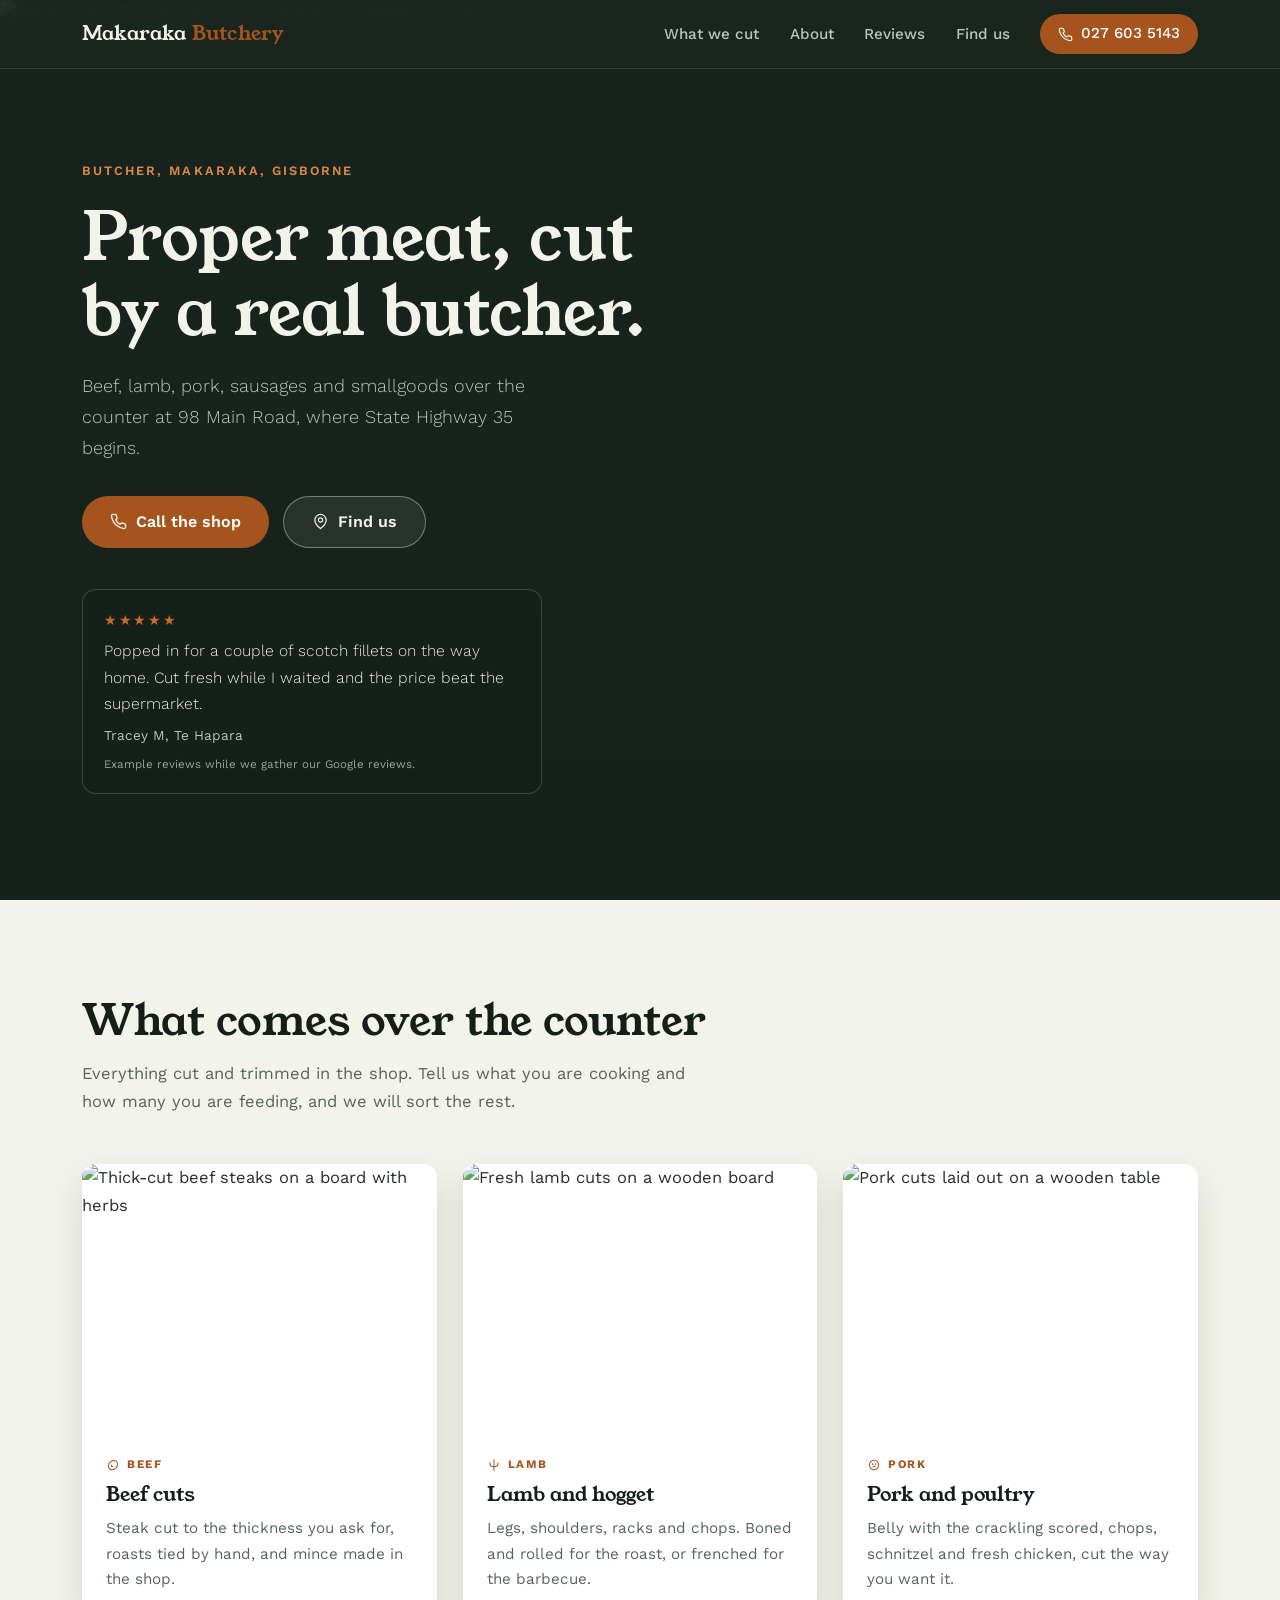
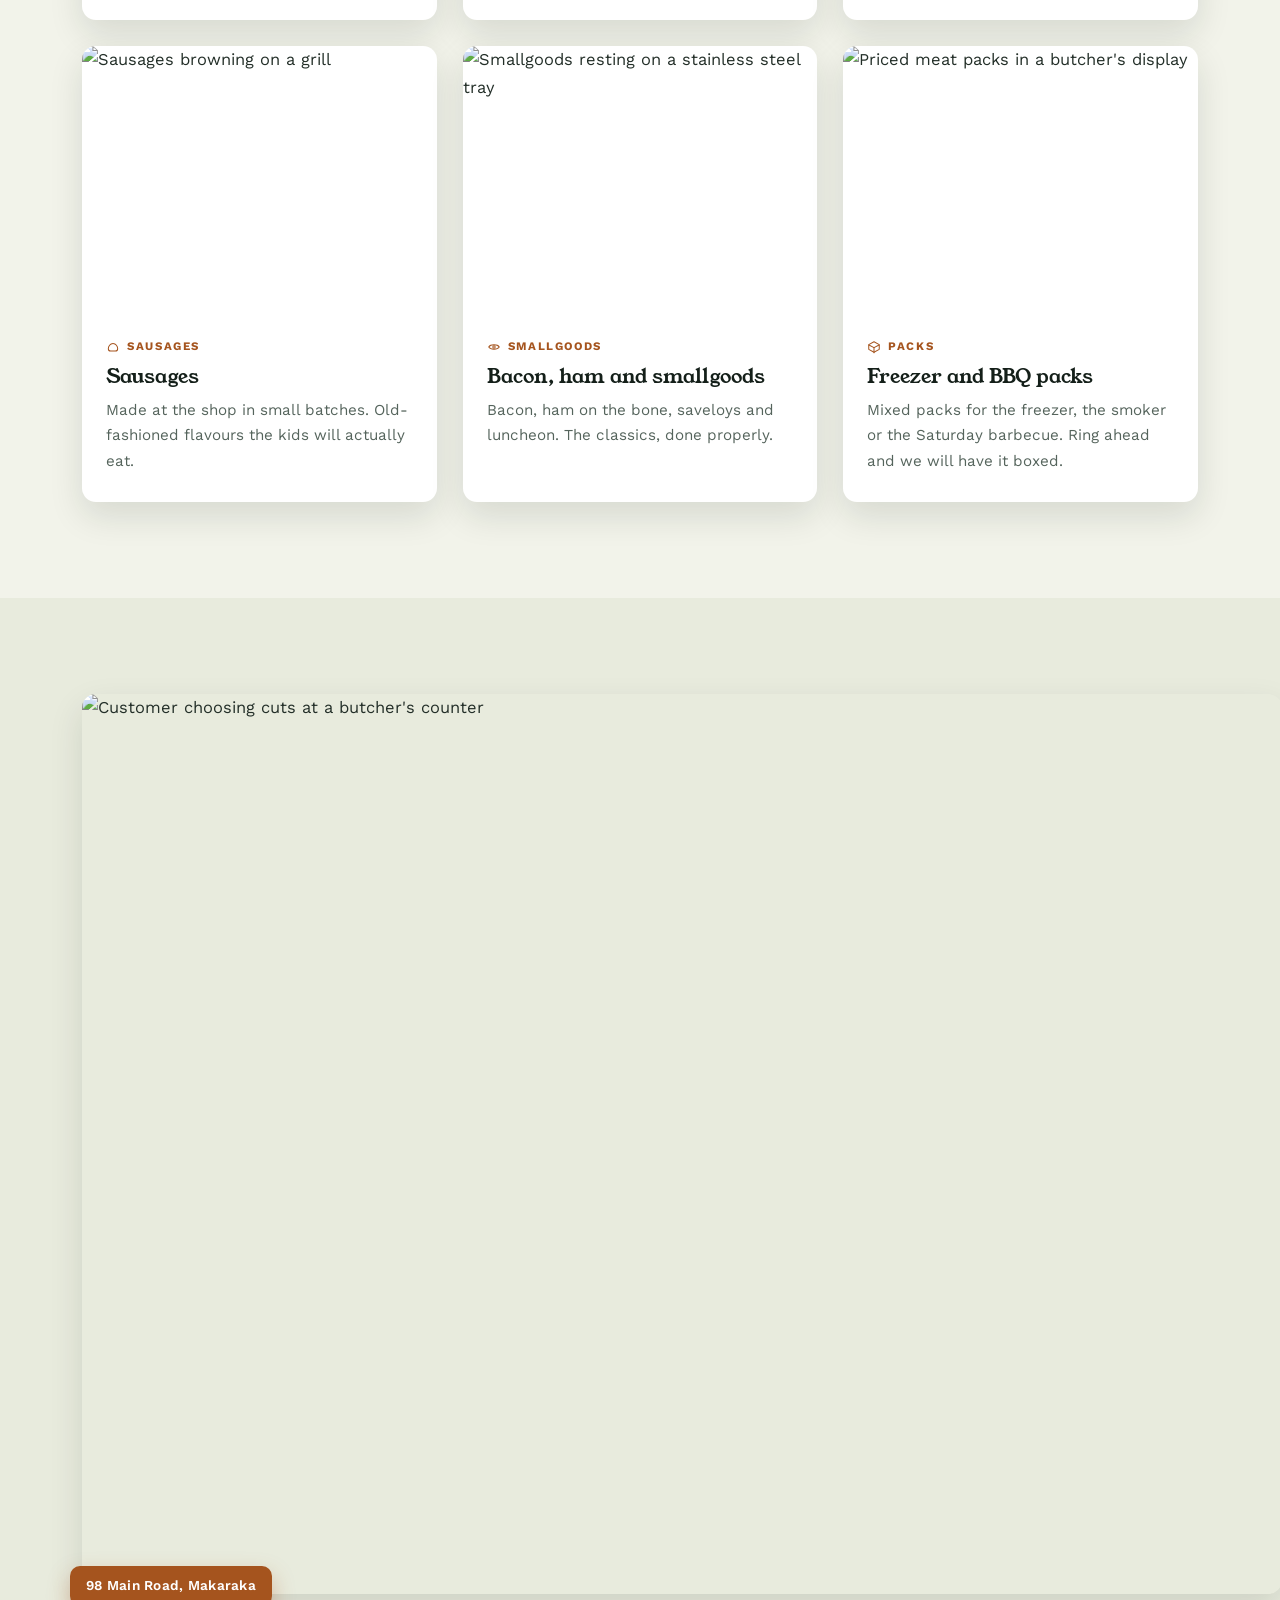
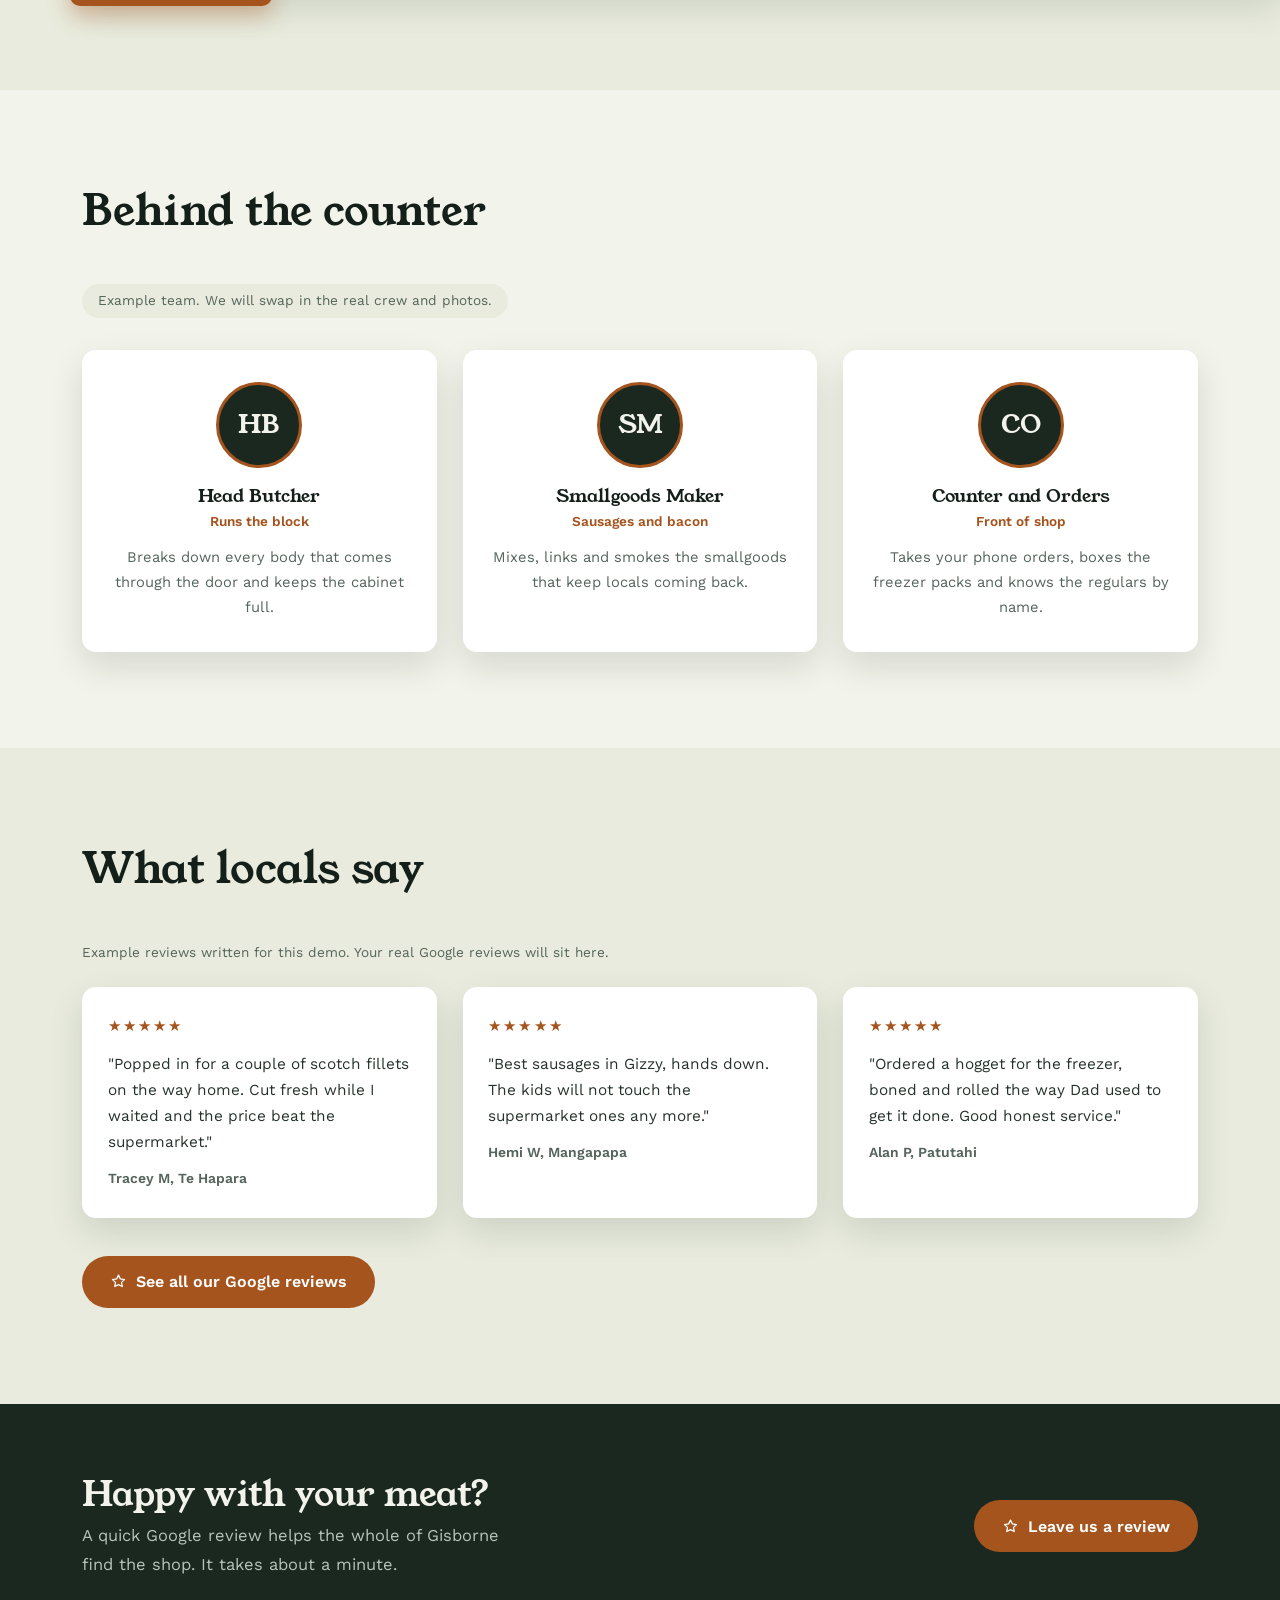
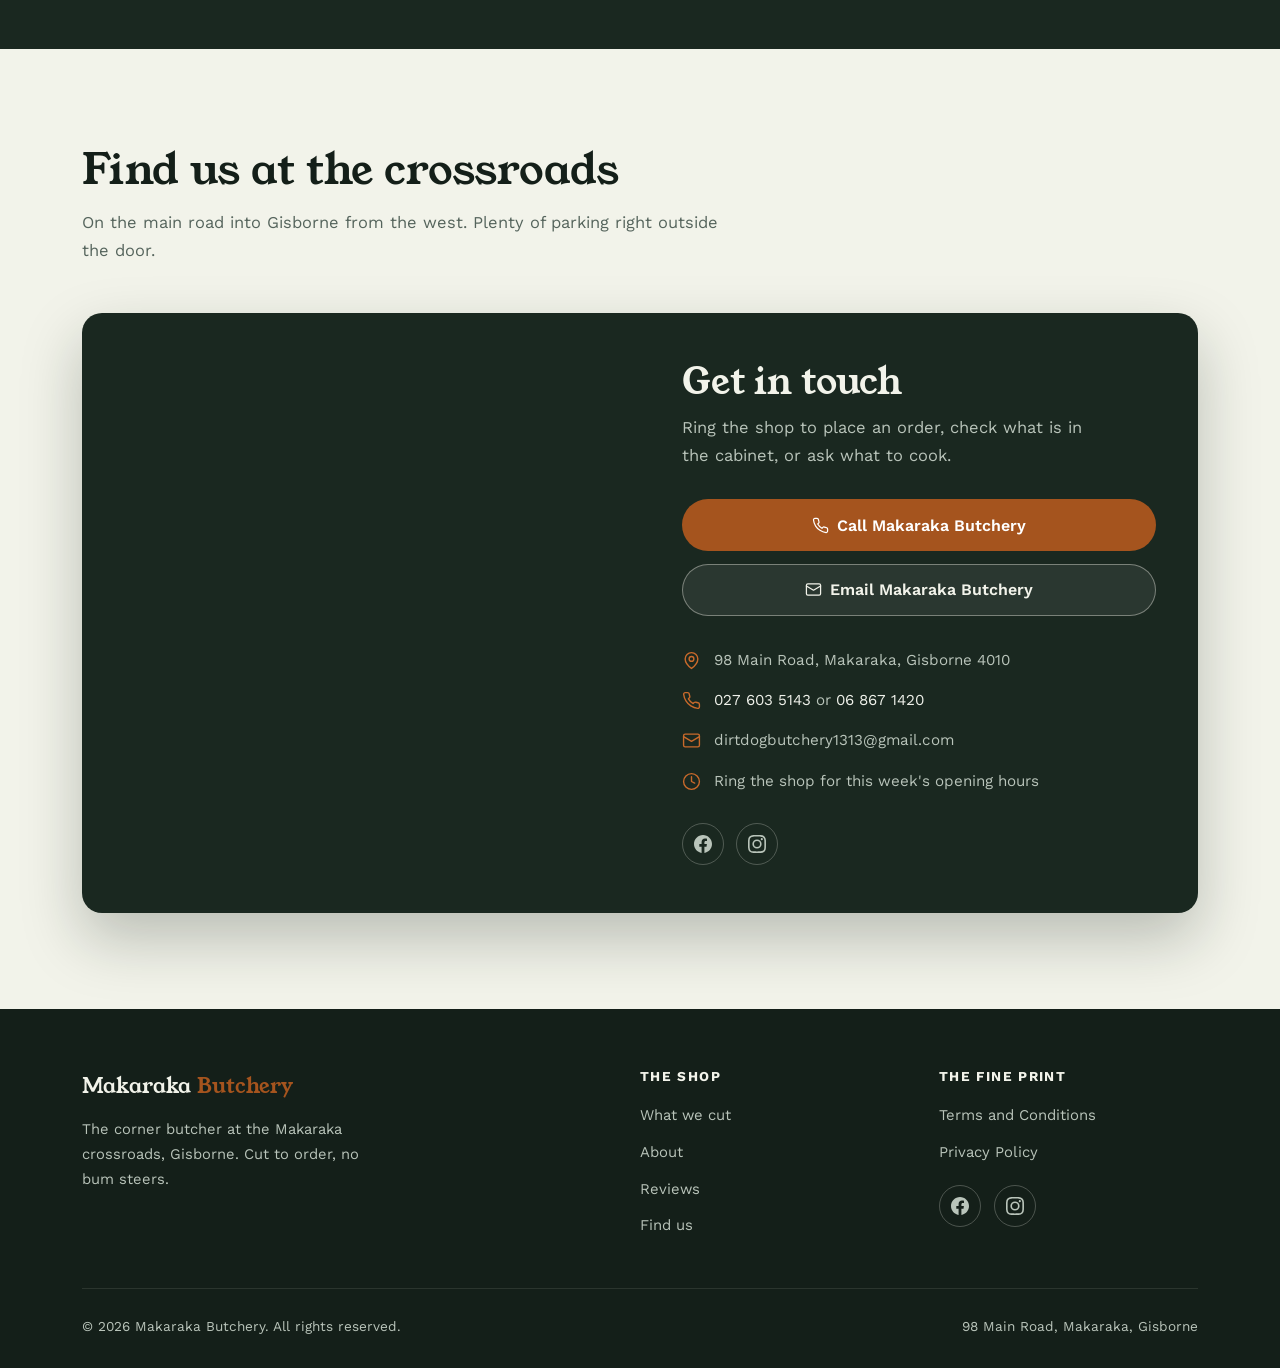
==== commit c23bfe5e: "Deepen hero review card tint for contrast" ====
--- a/index.html
+++ b/index.html
@@ -133,7 +133,7 @@
 .btn-ghost:hover{background:rgba(243,241,233,.16);transform:translateY(-2px)}
 .hero-quote{
   margin-top:2.6rem;max-width:460px;
-  background:rgba(26,40,32,.45);
+  background:rgba(20,31,25,.68);
   backdrop-filter:blur(10px);
   -webkit-backdrop-filter:blur(10px);
   border:1px solid rgba(243,241,233,.18);
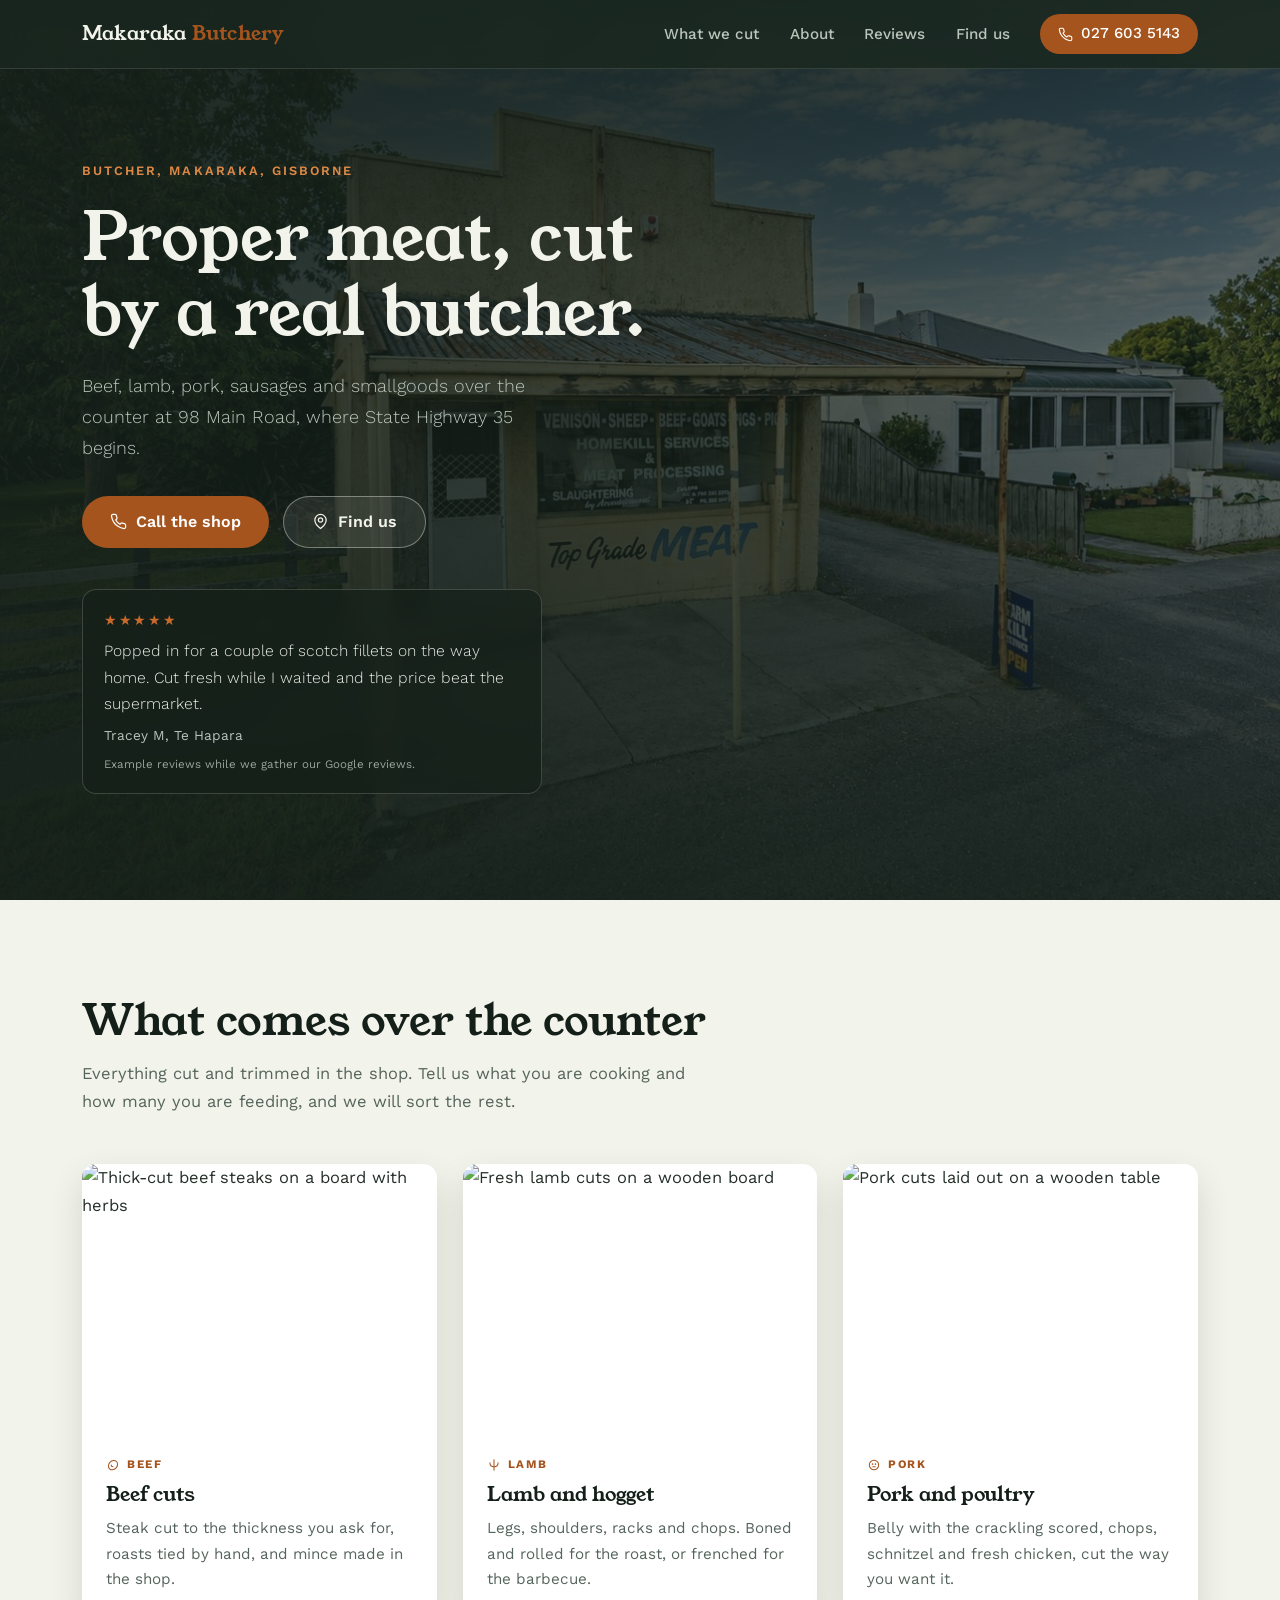
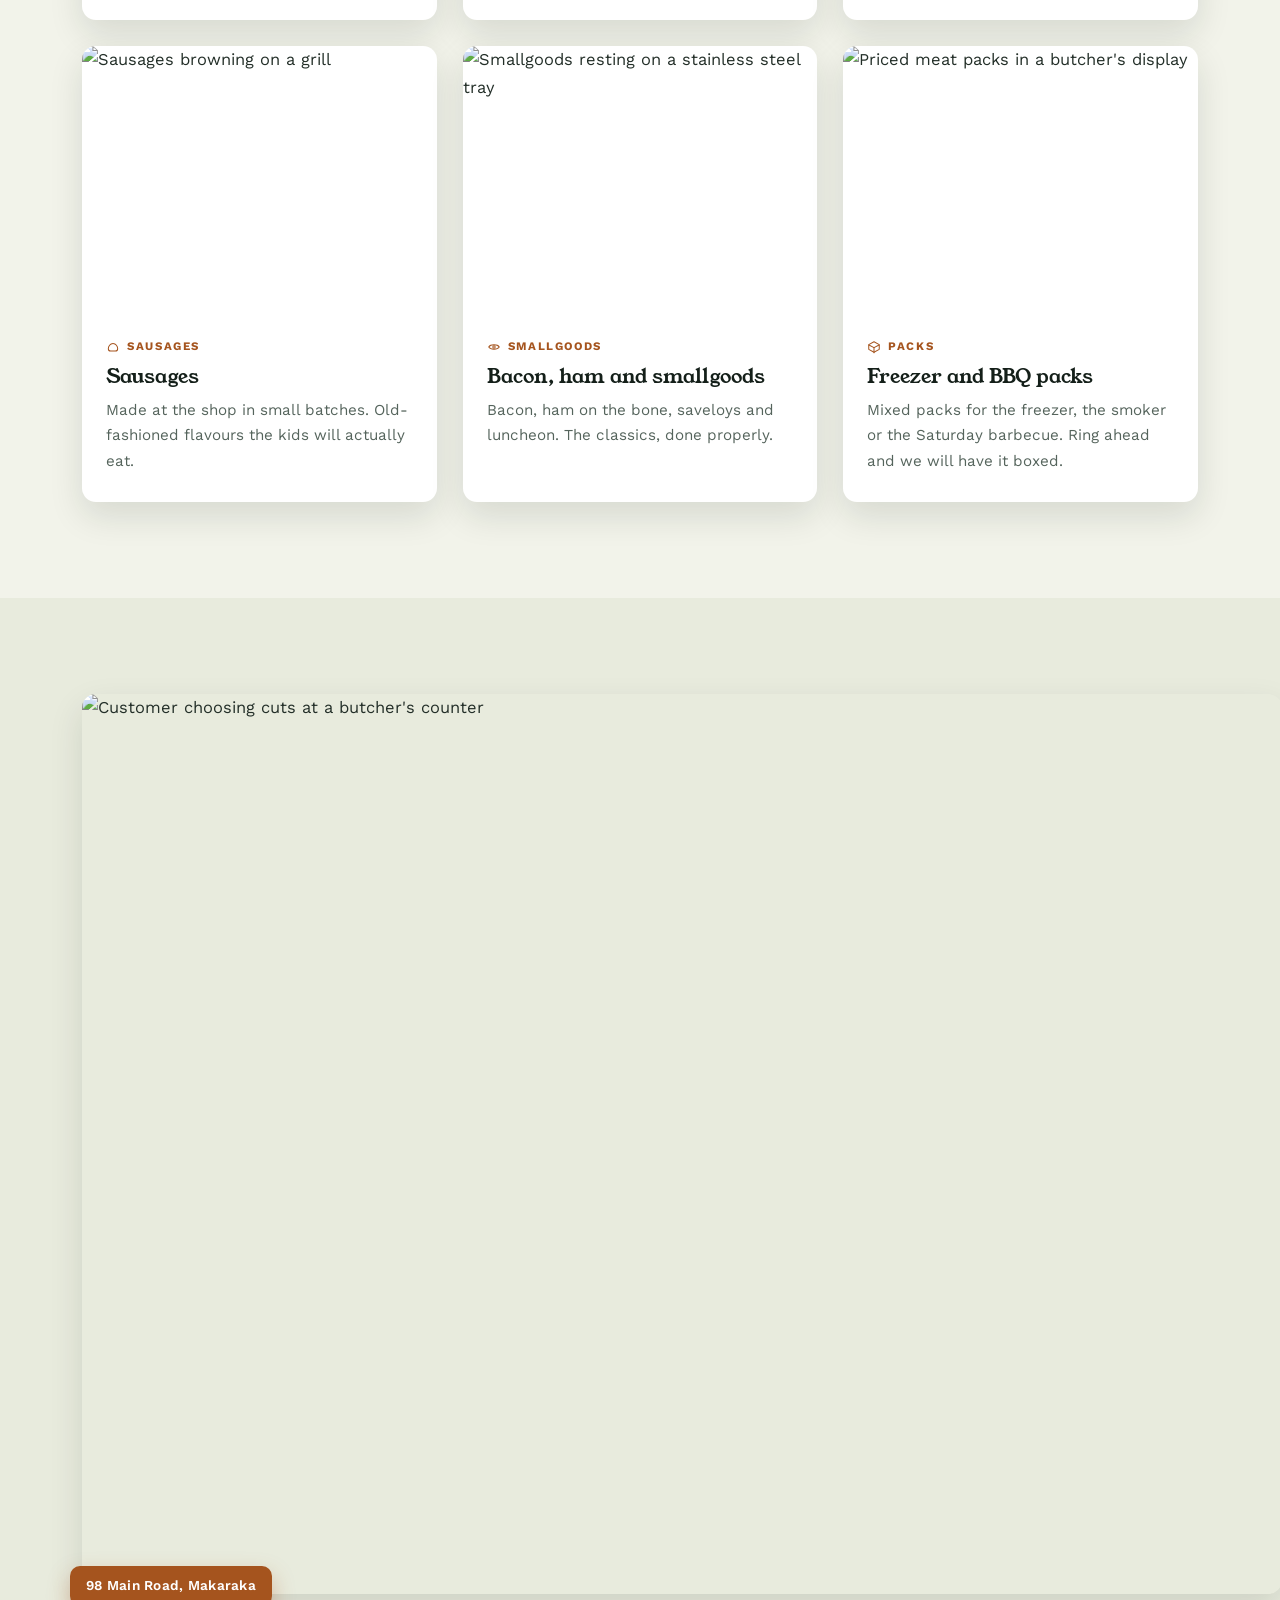
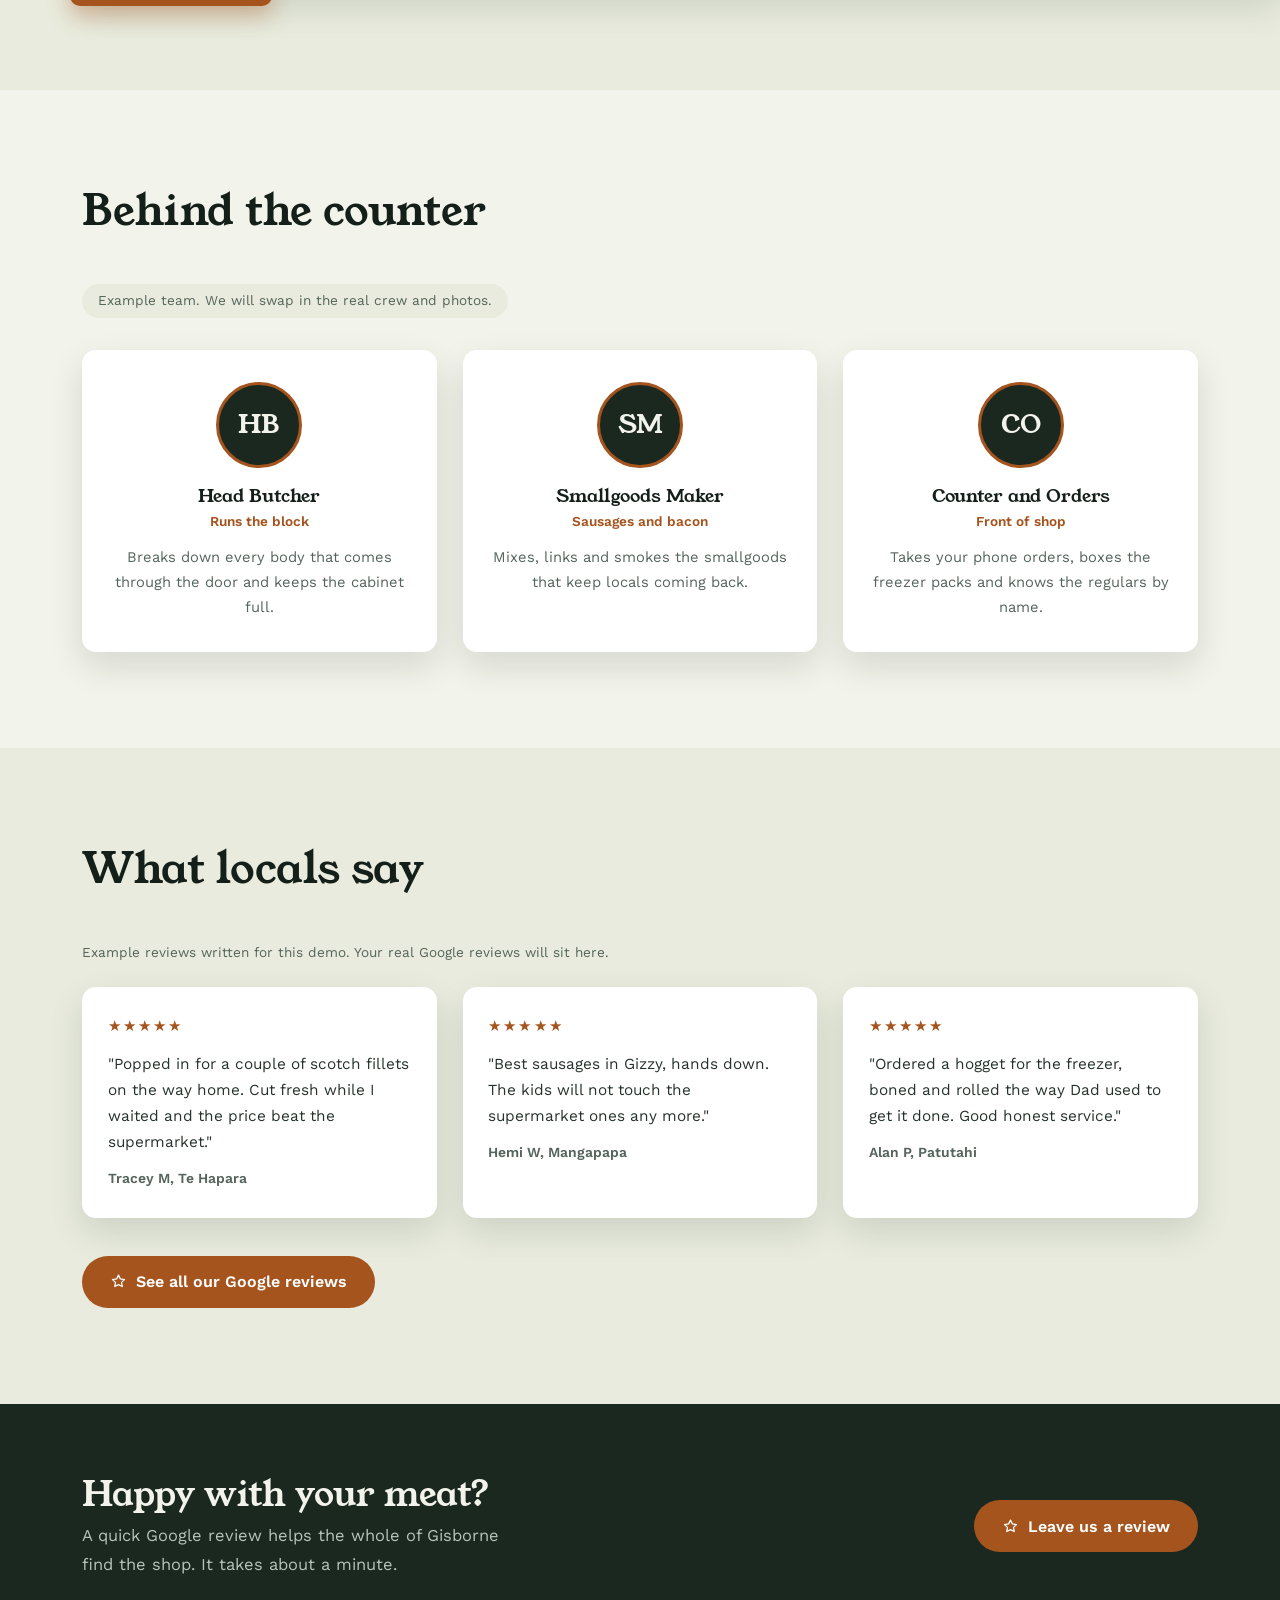
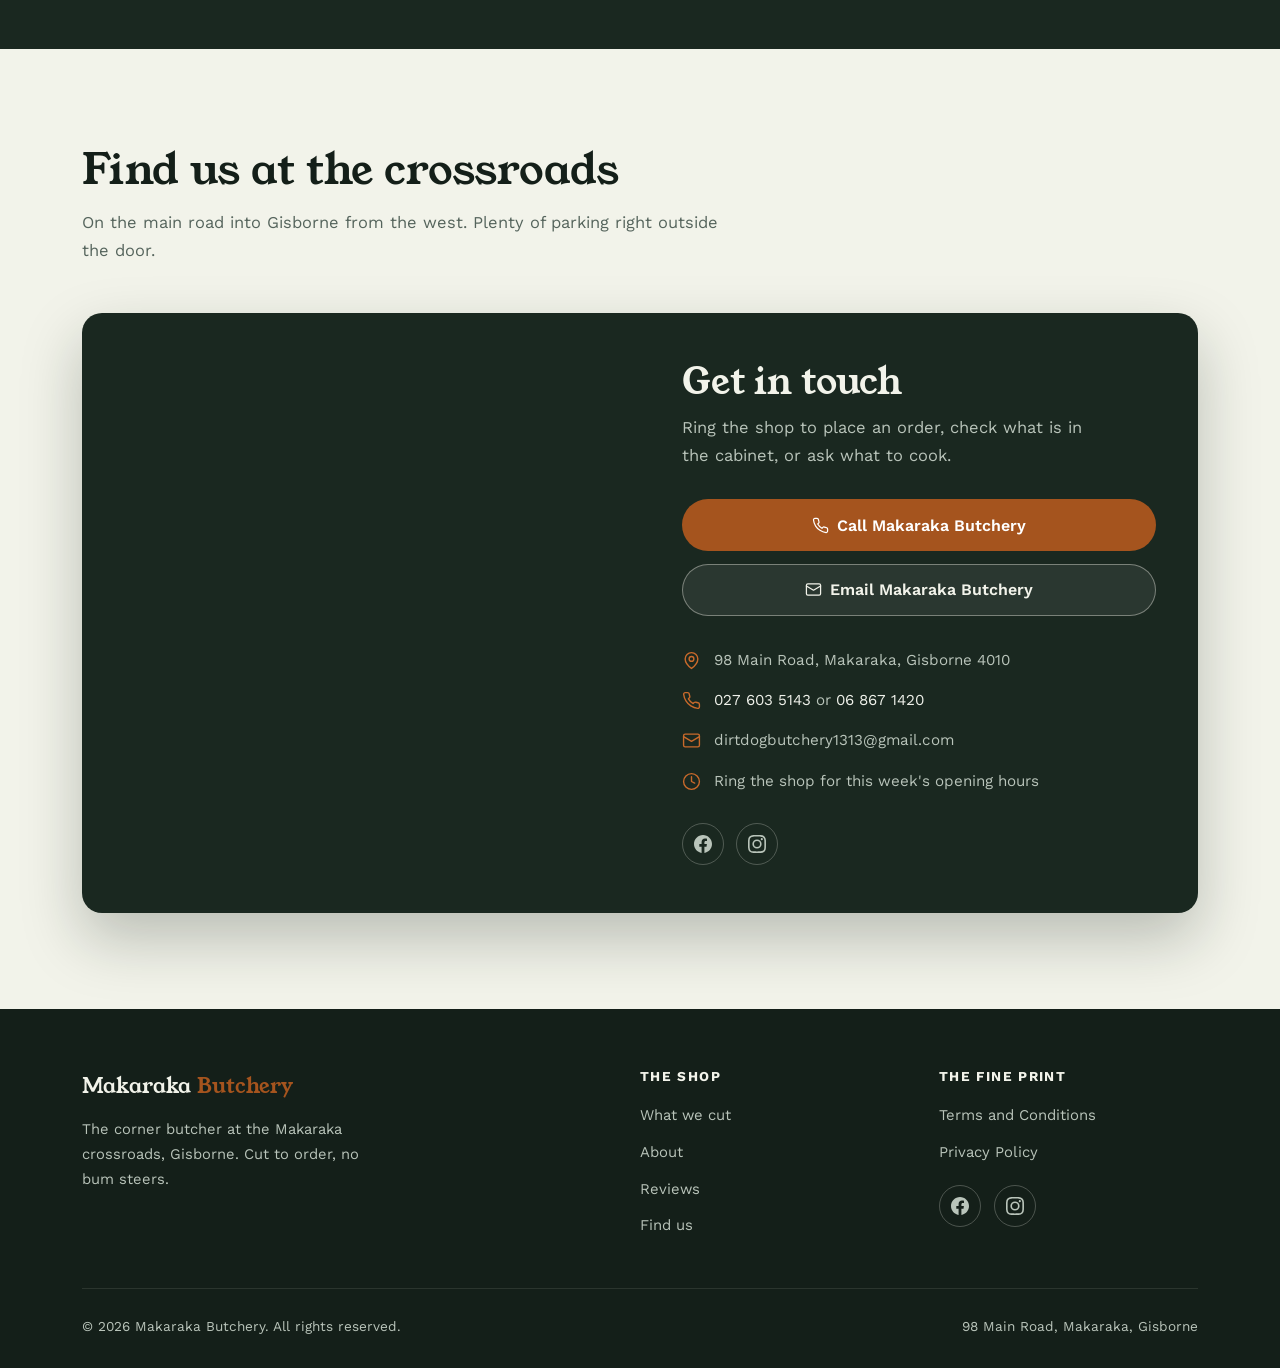
==== commit 9a8b2c56: "Use the real shopfront photo as the hero background - Replace the three stock hero slides with one p" ====
--- a/index.html
+++ b/index.html
@@ -8,8 +8,13 @@
 <meta property="og:title" content="Makaraka Butchery | Butcher, Gisborne">
 <meta property="og:description" content="The corner butcher at the Makaraka crossroads, Gisborne. Beef, lamb, pork, sausages and smallgoods cut to order.">
 <meta property="og:type" content="website">
-<meta property="og:image" content="https://images.unsplash.com/photo-1597417321971-45e034f7a993?q=80&w=1200&auto=format&fit=crop">
+<meta property="og:image" content="https://makaraka-butchery-demo.vercel.app/assets/og.jpg">
+<meta property="og:image:width" content="1200">
+<meta property="og:image:height" content="630">
+<meta name="twitter:card" content="summary_large_image">
+<meta name="twitter:image" content="https://makaraka-butchery-demo.vercel.app/assets/og.jpg">
 <link rel="icon" href="data:image/svg+xml,%3Csvg xmlns='http://www.w3.org/2000/svg' viewBox='0 0 64 64'%3E%3Crect width='64' height='64' rx='12' fill='%231a2820'/%3E%3Ctext x='32' y='44' font-family='Georgia,serif' font-size='34' fill='%23c96a2b' text-anchor='middle'%3EM%3C/text%3E%3C/svg%3E">
+<link rel="preload" as="image" href="assets/hero-shopfront.jpg" fetchpriority="high">
 <link rel="preconnect" href="https://fonts.googleapis.com">
 <link rel="preconnect" href="https://fonts.gstatic.com" crossorigin>
 <link href="https://fonts.googleapis.com/css2?family=Young+Serif&family=Work+Sans:wght@300;400;500;600;700&display=swap" rel="stylesheet">
@@ -110,8 +115,11 @@
 .hero-slides{position:absolute;inset:0}
 .hero-slide{position:absolute;inset:0;opacity:0;transition:opacity 1.6s ease}
 .hero-slide.on{opacity:1}
-.hero-slide img{width:100%;height:100%;object-fit:cover}
-.hero-scrim{position:absolute;inset:0;background:linear-gradient(180deg,rgba(20,31,25,.62) 0%,rgba(20,31,25,.5) 45%,rgba(20,31,25,.78) 100%)}
+.hero-slide img{width:100%;height:100%;object-fit:cover;transform:scale(1.04);animation:heroDrift 26s ease-in-out infinite alternate}
+@keyframes heroDrift{from{transform:scale(1.04)}to{transform:scale(1.11)}}
+.hero-scrim{position:absolute;inset:0;background:
+  linear-gradient(100deg,rgba(20,31,25,.9) 0%,rgba(20,31,25,.72) 46%,rgba(20,31,25,.4) 100%),
+  linear-gradient(180deg,rgba(20,31,25,.72) 0%,rgba(20,31,25,.32) 42%,rgba(20,31,25,.82) 100%)}
 .hero-inner{position:relative;z-index:2;max-width:1160px;margin:0 auto;padding:120px 22px 70px;width:100%}
 .hero-eyebrow{
   display:inline-block;font-size:.8rem;font-weight:600;letter-spacing:.16em;
@@ -288,12 +296,18 @@
 @media(max-width:640px){
   section{padding:70px 0}
   .hero-inner{padding-top:100px}
+  /* On a narrow screen the angled scrim covers the whole width and buries the
+     photo, so fall back to a vertical one and frame the shopfront rather than
+     the forecourt. */
+  .hero-scrim{background:linear-gradient(180deg,rgba(20,31,25,.7) 0%,rgba(20,31,25,.54) 34%,rgba(20,31,25,.86) 100%)}
+  .hero-slide img{object-position:50% 40%}
   .hero p.lead{font-size:1.03rem}
 }
 @media (prefers-reduced-motion: reduce){
   html{scroll-behavior:auto}
   *,*::before,*::after{animation-duration:.01ms !important;transition-duration:.01ms !important}
   .reveal{opacity:1;transform:none}
+  .hero-slide img{animation:none !important;transform:none}
 }
 </style>
 </head>
@@ -329,10 +343,8 @@
 <main id="top">
 
 <section class="hero" style="padding:0">
-  <div class="hero-slides" aria-hidden="true">
-    <div class="hero-slide on"><img src="https://images.unsplash.com/photo-1597417321971-45e034f7a993?q=80&w=1800&auto=format&fit=crop" alt="Fresh cuts of meat laid out in a butcher's display counter" fetchpriority="high" width="1800" height="952"></div>
-    <div class="hero-slide"><img src="https://images.unsplash.com/photo-1560166444-441876015a70?q=80&w=1800&auto=format&fit=crop" alt="Butcher slicing meat by hand on a wooden block" loading="lazy" width="1800" height="1060"></div>
-    <div class="hero-slide"><img src="https://images.unsplash.com/photo-1759692072059-2d9c209380ac?q=80&w=1800&auto=format&fit=crop" alt="Inside a traditional butcher's shop" loading="lazy" width="1800" height="1200"></div>
+  <div class="hero-slides">
+    <div class="hero-slide on"><img src="assets/hero-shopfront.jpg" alt="The Makaraka Butchery shopfront on Main Road, its Top Grade Meat sign under the corrugated iron verandah" fetchpriority="high" width="1672" height="941"></div>
   </div>
   <div class="hero-scrim" aria-hidden="true"></div>
   <div class="hero-inner">
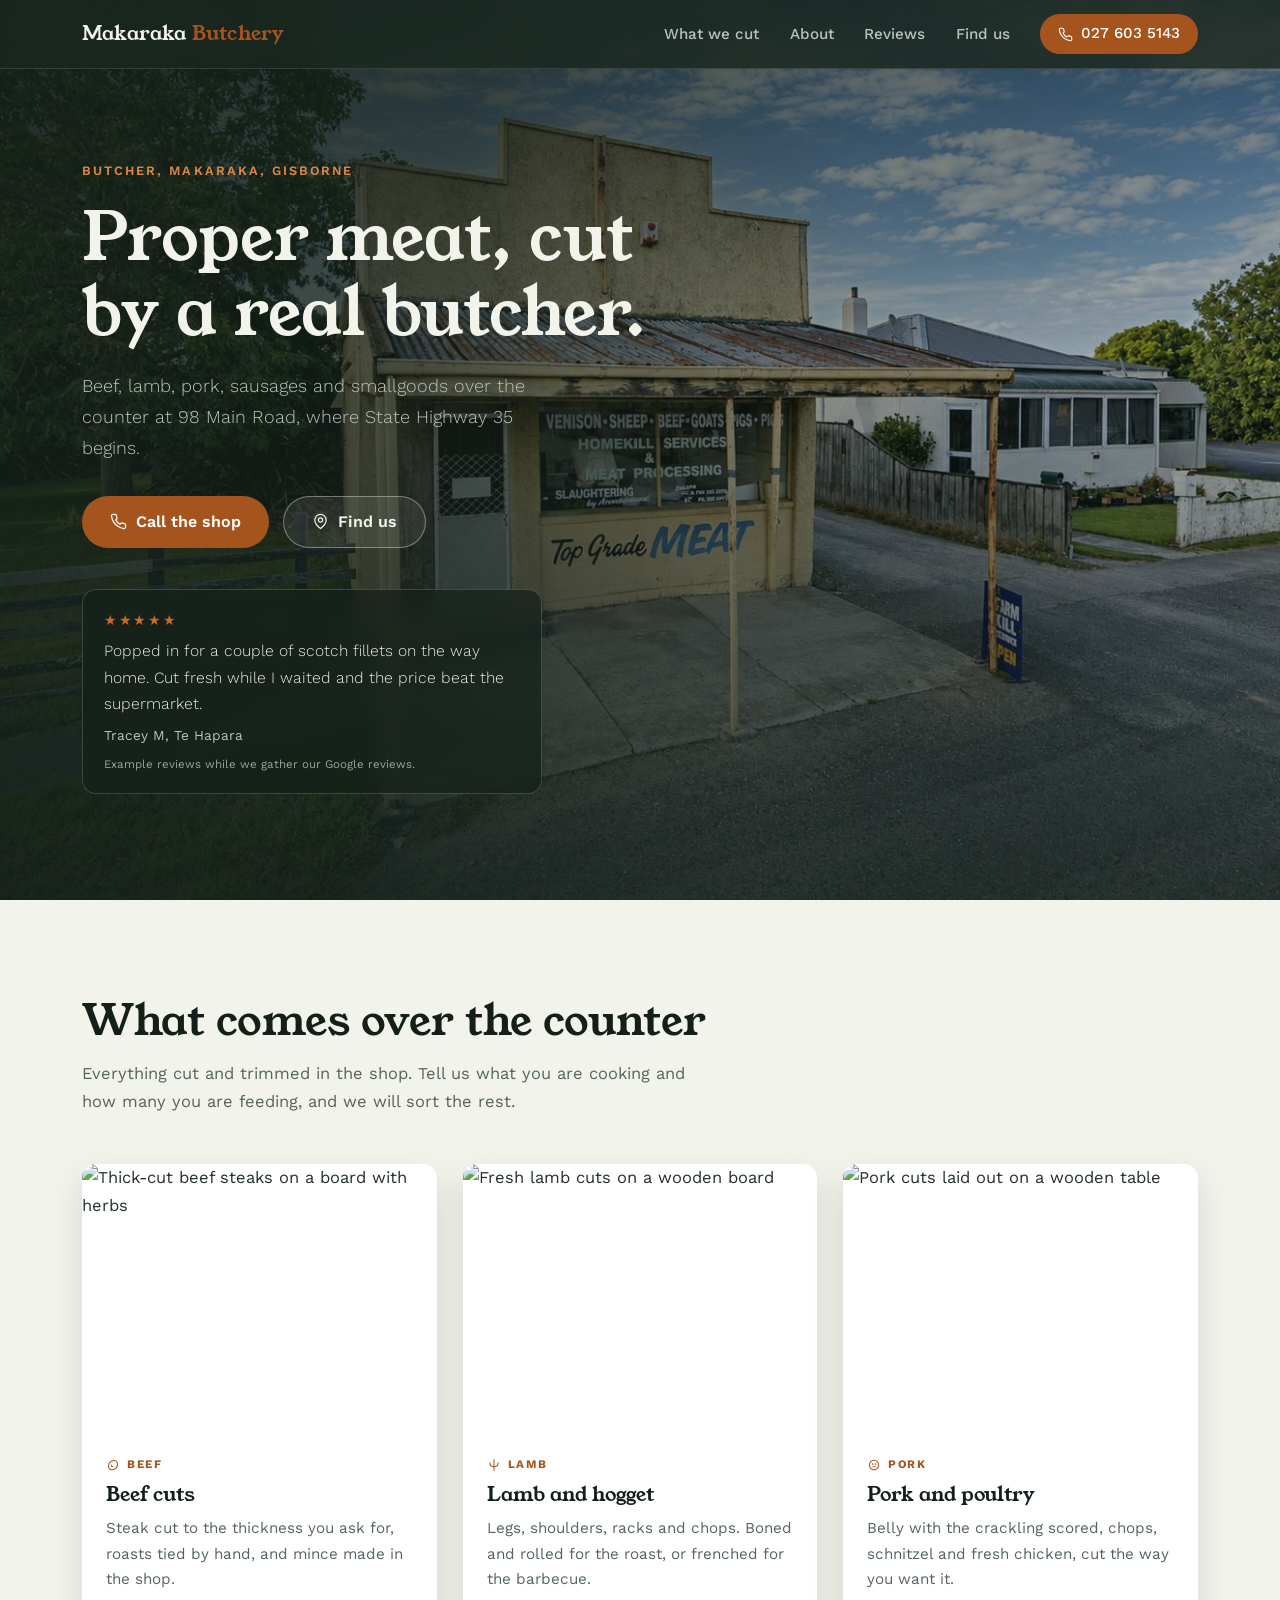
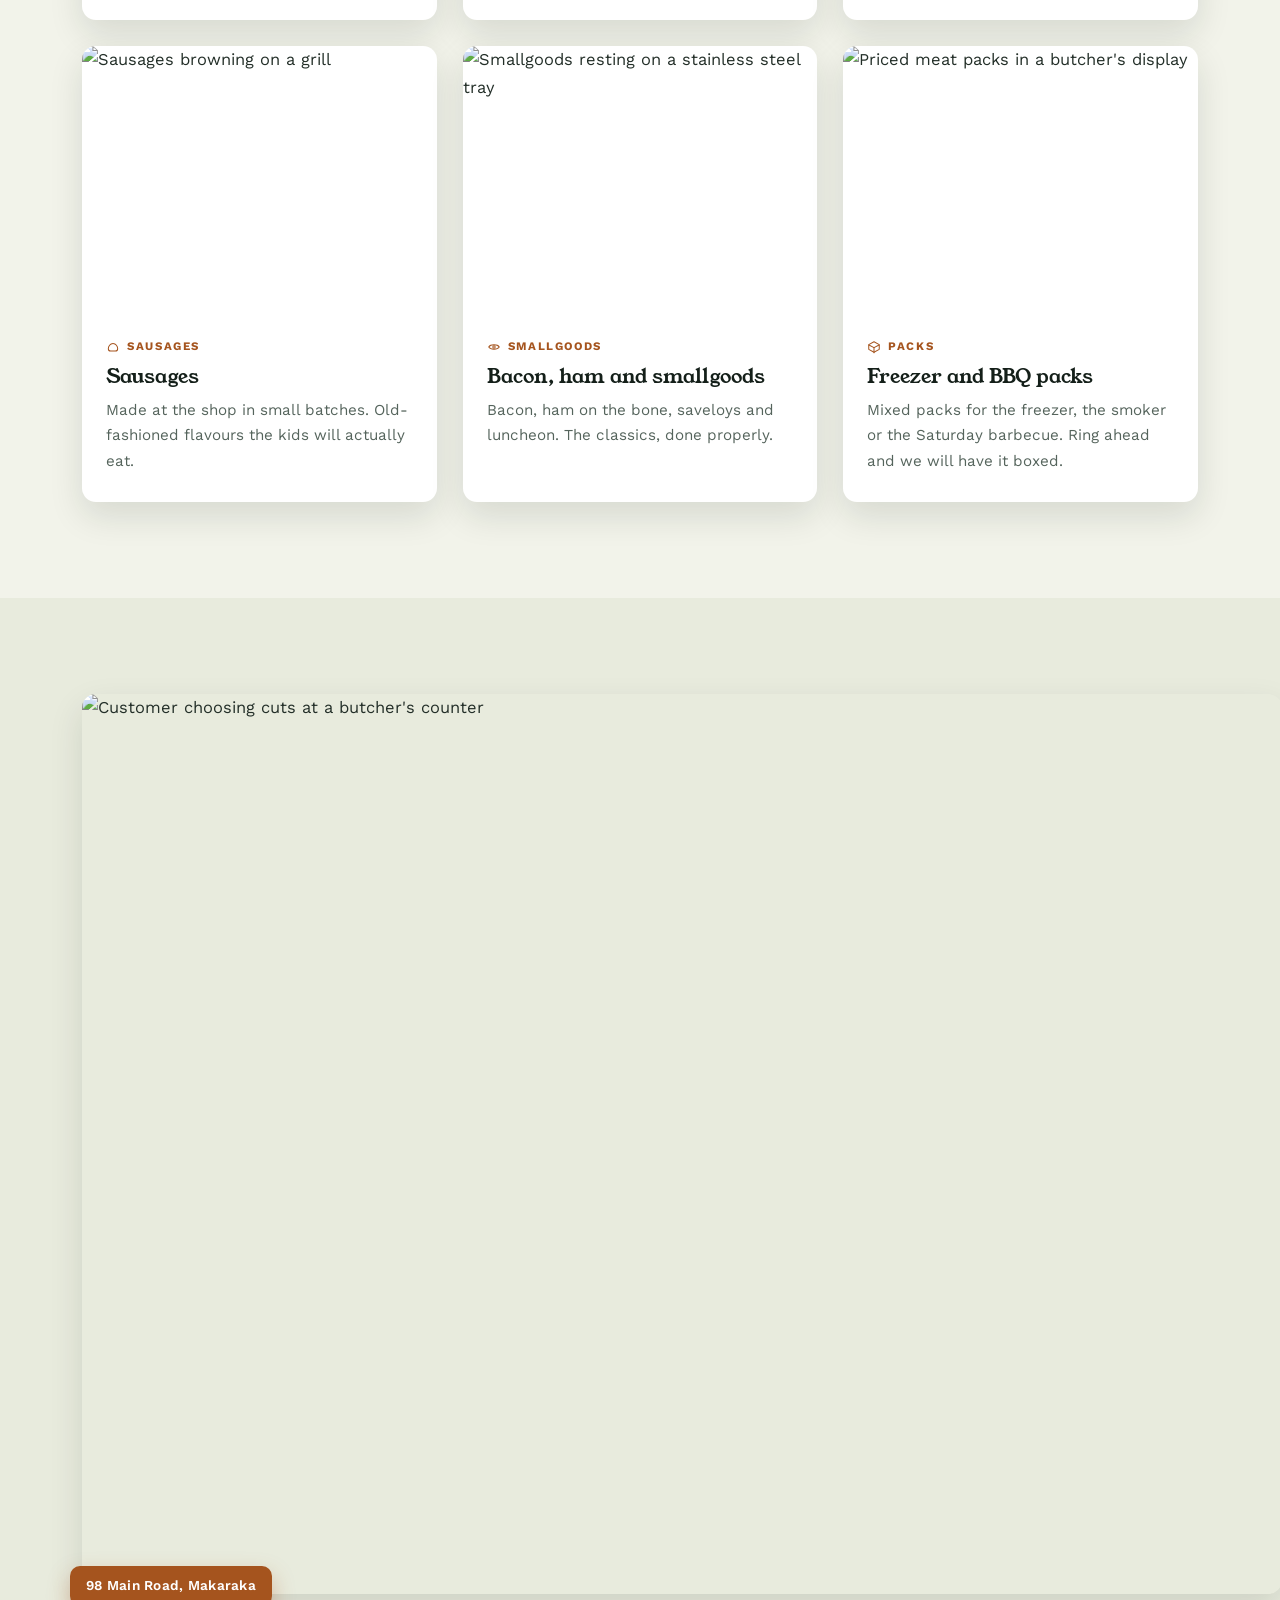
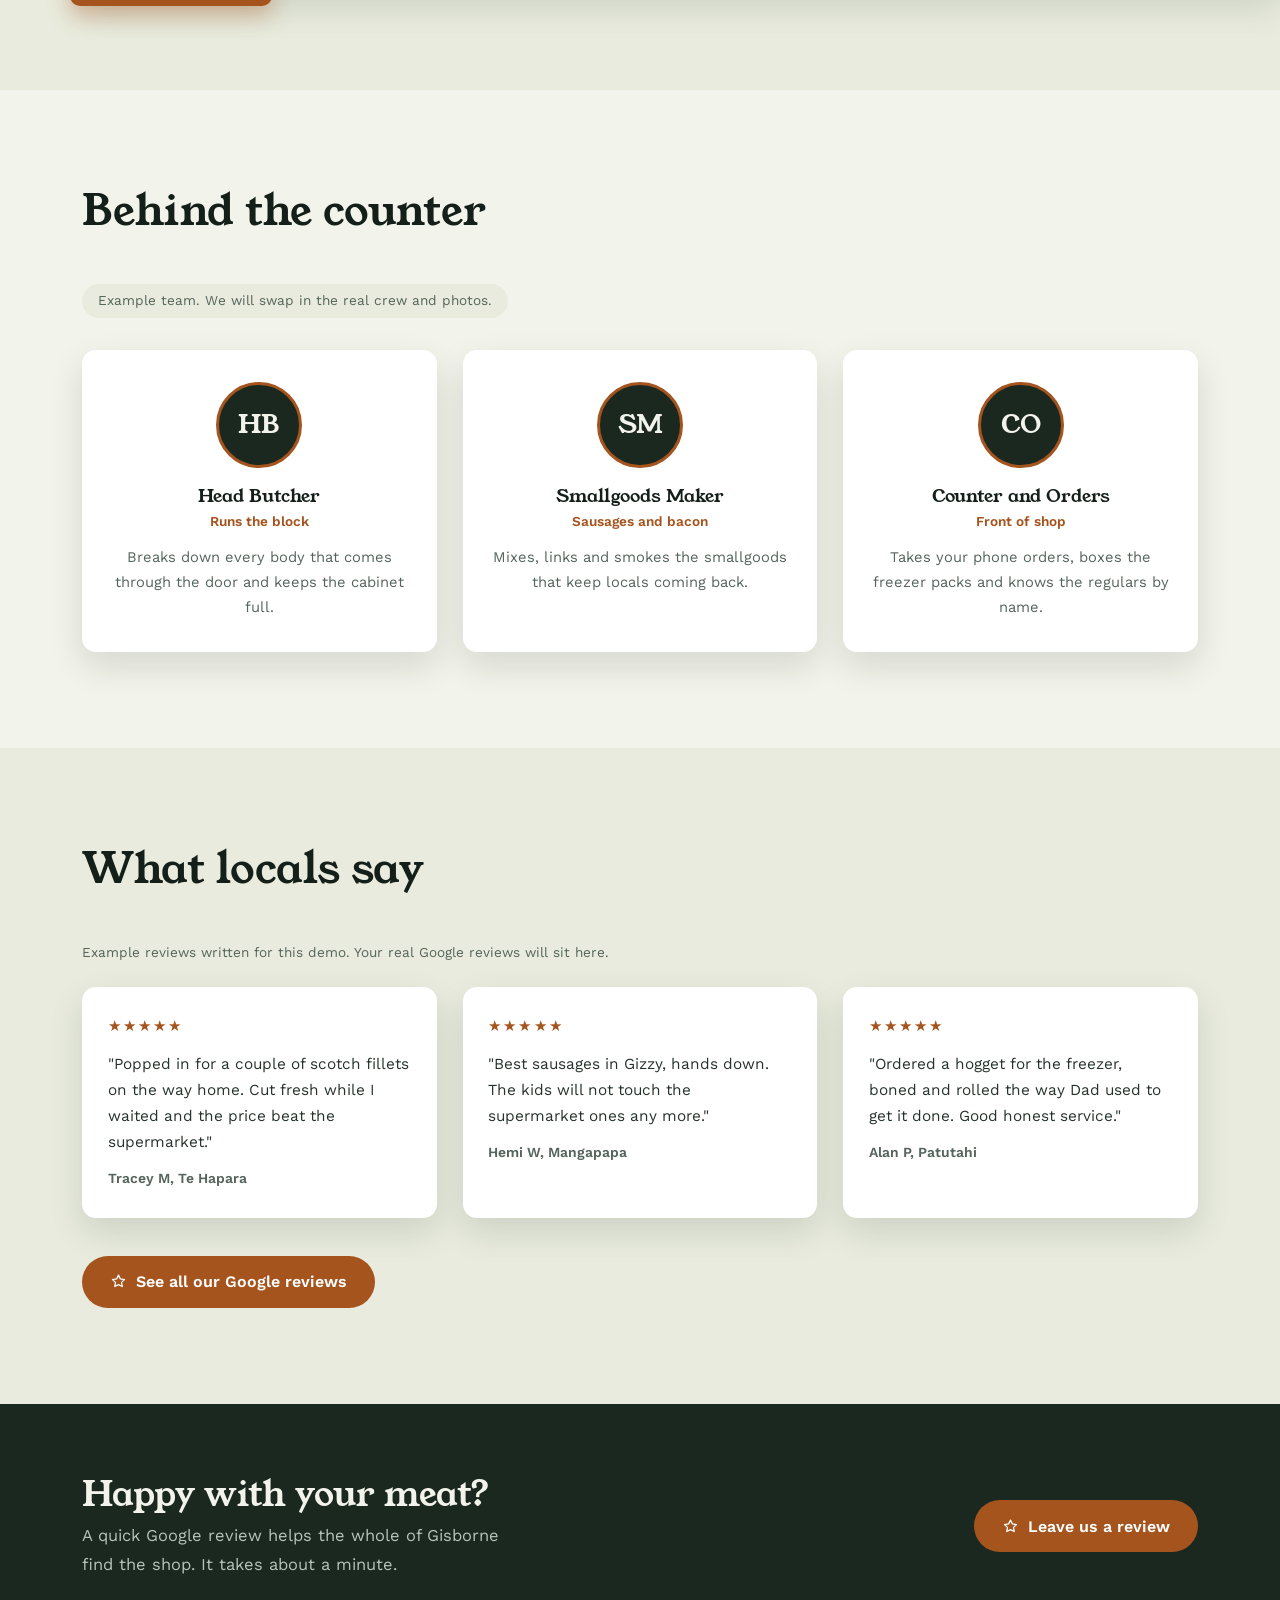
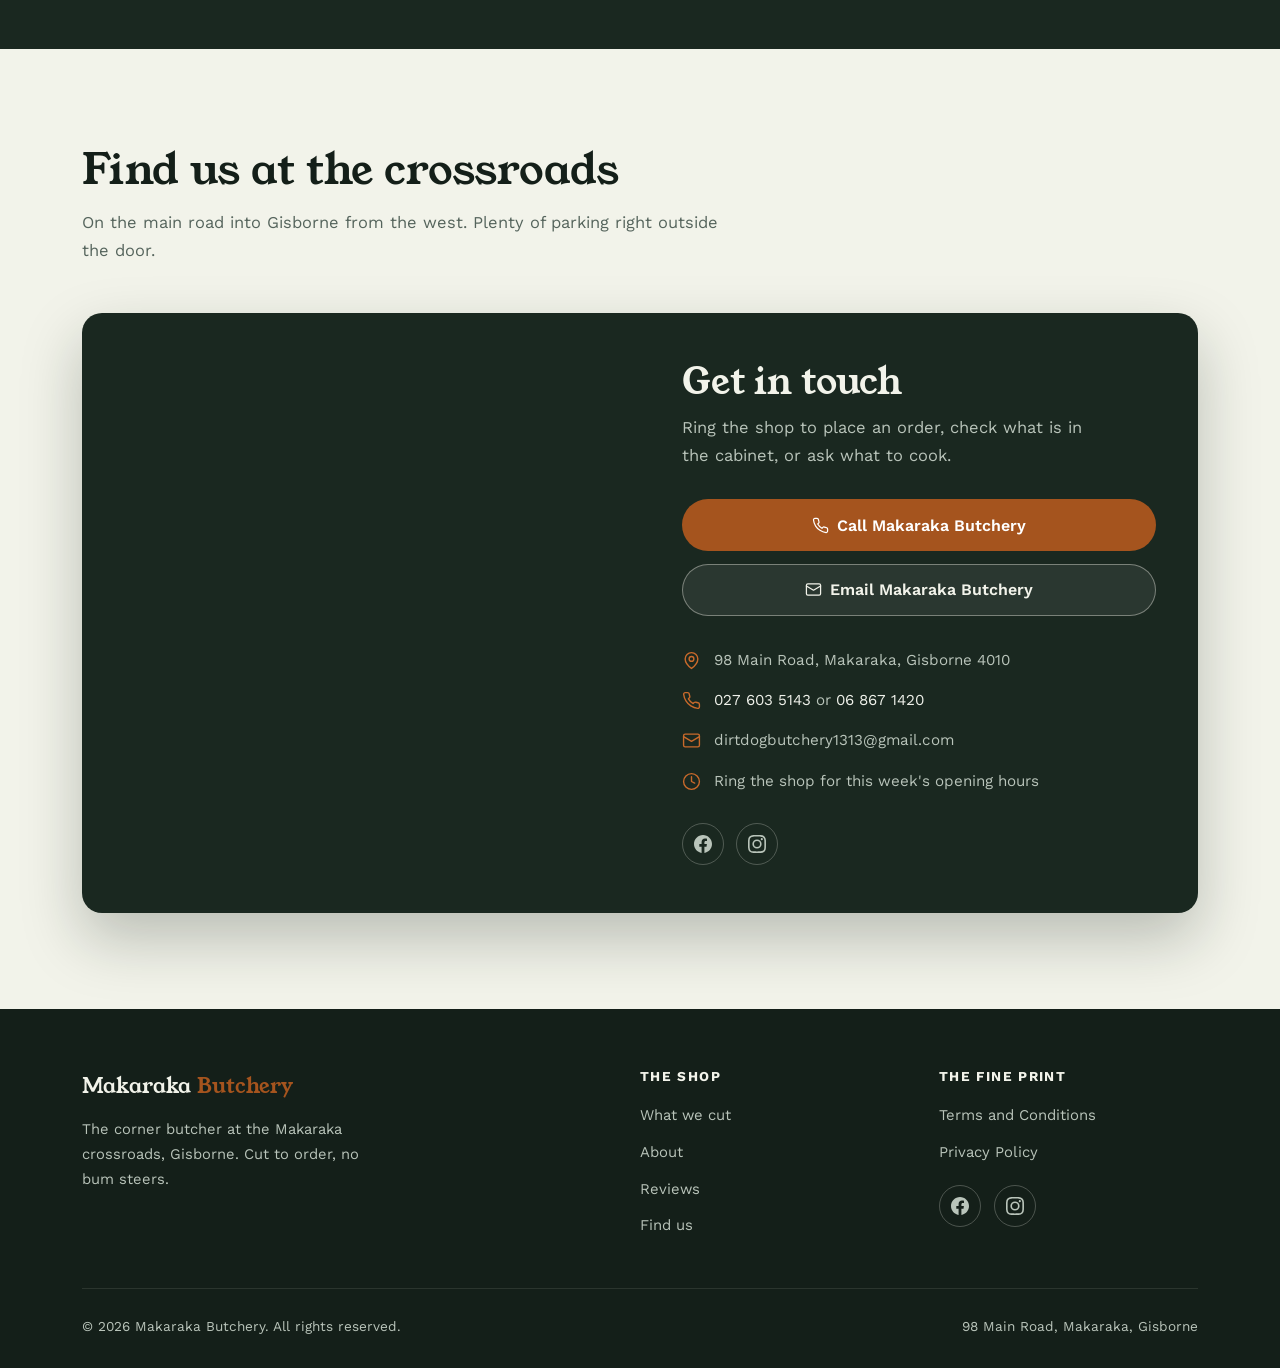
==== commit 2a6d9f9a: "Fix the hero so the shopfront actually reads The hero filled a 100dvh box with object-fit:cover from" ====
--- a/index.html
+++ b/index.html
@@ -14,7 +14,8 @@
 <meta name="twitter:card" content="summary_large_image">
 <meta name="twitter:image" content="https://makaraka-butchery-demo.vercel.app/assets/og.jpg">
 <link rel="icon" href="data:image/svg+xml,%3Csvg xmlns='http://www.w3.org/2000/svg' viewBox='0 0 64 64'%3E%3Crect width='64' height='64' rx='12' fill='%231a2820'/%3E%3Ctext x='32' y='44' font-family='Georgia,serif' font-size='34' fill='%23c96a2b' text-anchor='middle'%3EM%3C/text%3E%3C/svg%3E">
-<link rel="preload" as="image" href="assets/hero-shopfront.jpg" fetchpriority="high">
+<link rel="preload" as="image" href="assets/hero-shopfront.jpg" media="(min-width:761px)" fetchpriority="high">
+<link rel="preload" as="image" href="assets/hero-shopfront-portrait.jpg" media="(max-width:760px)" fetchpriority="high">
 <link rel="preconnect" href="https://fonts.googleapis.com">
 <link rel="preconnect" href="https://fonts.gstatic.com" crossorigin>
 <link href="https://fonts.googleapis.com/css2?family=Young+Serif&family=Work+Sans:wght@300;400;500;600;700&display=swap" rel="stylesheet">
@@ -96,9 +97,10 @@
     display:block;position:fixed;top:68px;left:0;right:0;z-index:99;
     background:var(--pine);border-bottom:1px solid rgba(243,241,233,.12);
     padding:.6rem 22px 1.4rem;
-    transform:translateY(-110%);transition:transform .4s var(--ease);
+    transform:translateY(-110%);visibility:hidden;
+    transition:transform .4s var(--ease),visibility 0s .4s;
   }
-  .mobile-menu.open{transform:none}
+  .mobile-menu.open{transform:none;visibility:visible;transition:transform .4s var(--ease),visibility 0s}
   .mobile-menu a{display:block;padding:.85rem 0;color:var(--bone);text-decoration:none;font-size:1.05rem;font-weight:500;border-bottom:1px solid rgba(243,241,233,.08)}
   .mobile-menu .nav-call{display:inline-flex;margin-top:1rem;border-bottom:0}
   body.menu-open .burger span:nth-child(1){transform:translateY(7px) rotate(45deg)}
@@ -115,11 +117,12 @@
 .hero-slides{position:absolute;inset:0}
 .hero-slide{position:absolute;inset:0;opacity:0;transition:opacity 1.6s ease}
 .hero-slide.on{opacity:1}
-.hero-slide img{width:100%;height:100%;object-fit:cover;transform:scale(1.04);animation:heroDrift 26s ease-in-out infinite alternate}
-@keyframes heroDrift{from{transform:scale(1.04)}to{transform:scale(1.11)}}
+.hero-slide picture{position:absolute;inset:0;display:block}
+.hero-slide img{width:100%;height:100%;object-fit:cover;object-position:50% 42%;transform:scale(1.01);animation:heroDrift 30s ease-in-out infinite alternate}
+@keyframes heroDrift{from{transform:scale(1.01)}to{transform:scale(1.05)}}
 .hero-scrim{position:absolute;inset:0;background:
-  linear-gradient(100deg,rgba(20,31,25,.9) 0%,rgba(20,31,25,.72) 46%,rgba(20,31,25,.4) 100%),
-  linear-gradient(180deg,rgba(20,31,25,.72) 0%,rgba(20,31,25,.32) 42%,rgba(20,31,25,.82) 100%)}
+  linear-gradient(100deg,rgba(20,31,25,.88) 0%,rgba(20,31,25,.70) 34%,rgba(20,31,25,.34) 62%,rgba(20,31,25,.12) 100%),
+  linear-gradient(180deg,rgba(20,31,25,.55) 0%,rgba(20,31,25,.16) 40%,rgba(20,31,25,.78) 100%)}
 .hero-inner{position:relative;z-index:2;max-width:1160px;margin:0 auto;padding:120px 22px 70px;width:100%}
 .hero-eyebrow{
   display:inline-block;font-size:.8rem;font-weight:600;letter-spacing:.16em;
@@ -299,8 +302,8 @@
   /* On a narrow screen the angled scrim covers the whole width and buries the
      photo, so fall back to a vertical one and frame the shopfront rather than
      the forecourt. */
-  .hero-scrim{background:linear-gradient(180deg,rgba(20,31,25,.7) 0%,rgba(20,31,25,.54) 34%,rgba(20,31,25,.86) 100%)}
-  .hero-slide img{object-position:50% 40%}
+  .hero-scrim{background:linear-gradient(180deg,rgba(20,31,25,.72) 0%,rgba(20,31,25,.46) 30%,rgba(20,31,25,.88) 100%)}
+  .hero-slide img{object-position:50% 50%}
   .hero p.lead{font-size:1.03rem}
 }
 @media (prefers-reduced-motion: reduce){
@@ -344,7 +347,7 @@
 
 <section class="hero" style="padding:0">
   <div class="hero-slides">
-    <div class="hero-slide on"><img src="assets/hero-shopfront.jpg" alt="The Makaraka Butchery shopfront on Main Road, its Top Grade Meat sign under the corrugated iron verandah" fetchpriority="high" width="1672" height="941"></div>
+    <div class="hero-slide on"><picture><source media="(max-width:760px)" srcset="assets/hero-shopfront-portrait.jpg" width="900" height="1201"><img src="assets/hero-shopfront.jpg" alt="The Makaraka Butchery shopfront on Main Road, its Top Grade Meat sign under the corrugated iron verandah" fetchpriority="high" width="1672" height="941"></picture></div>
   </div>
   <div class="hero-scrim" aria-hidden="true"></div>
   <div class="hero-inner">
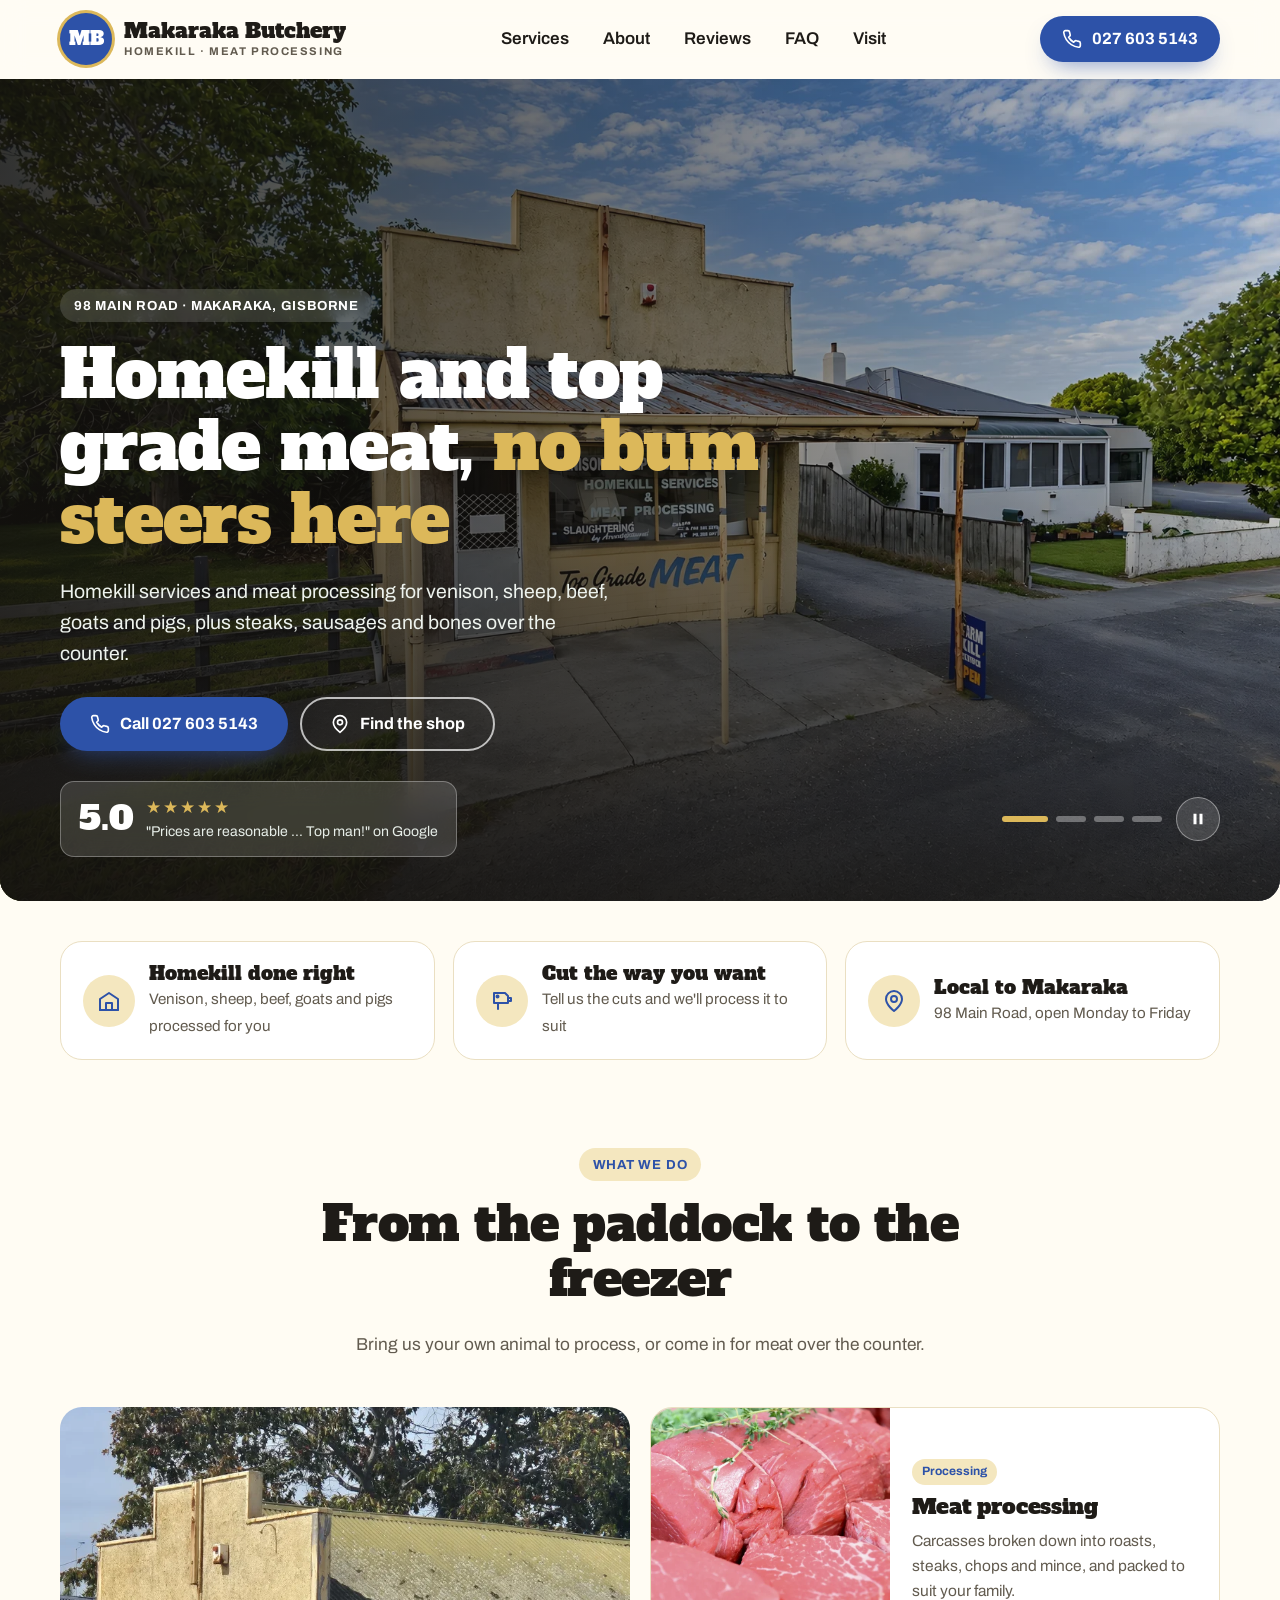
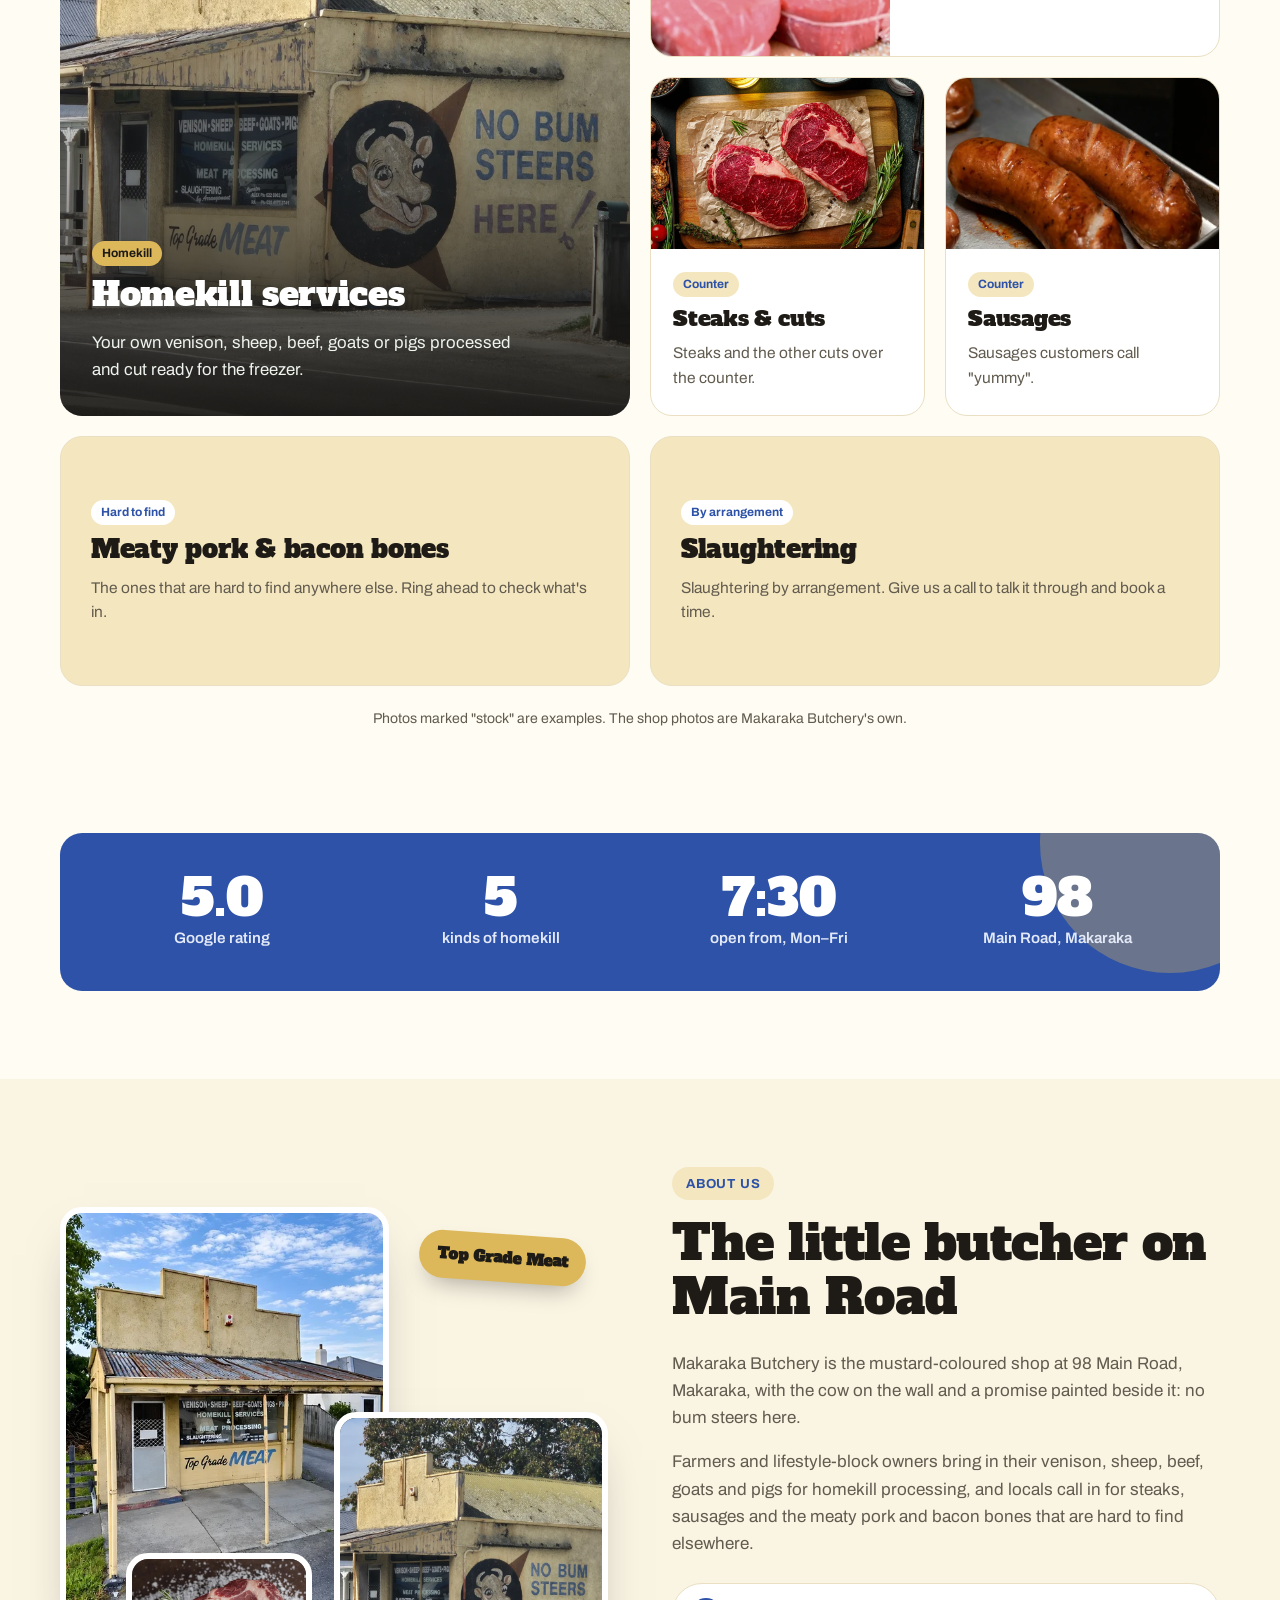
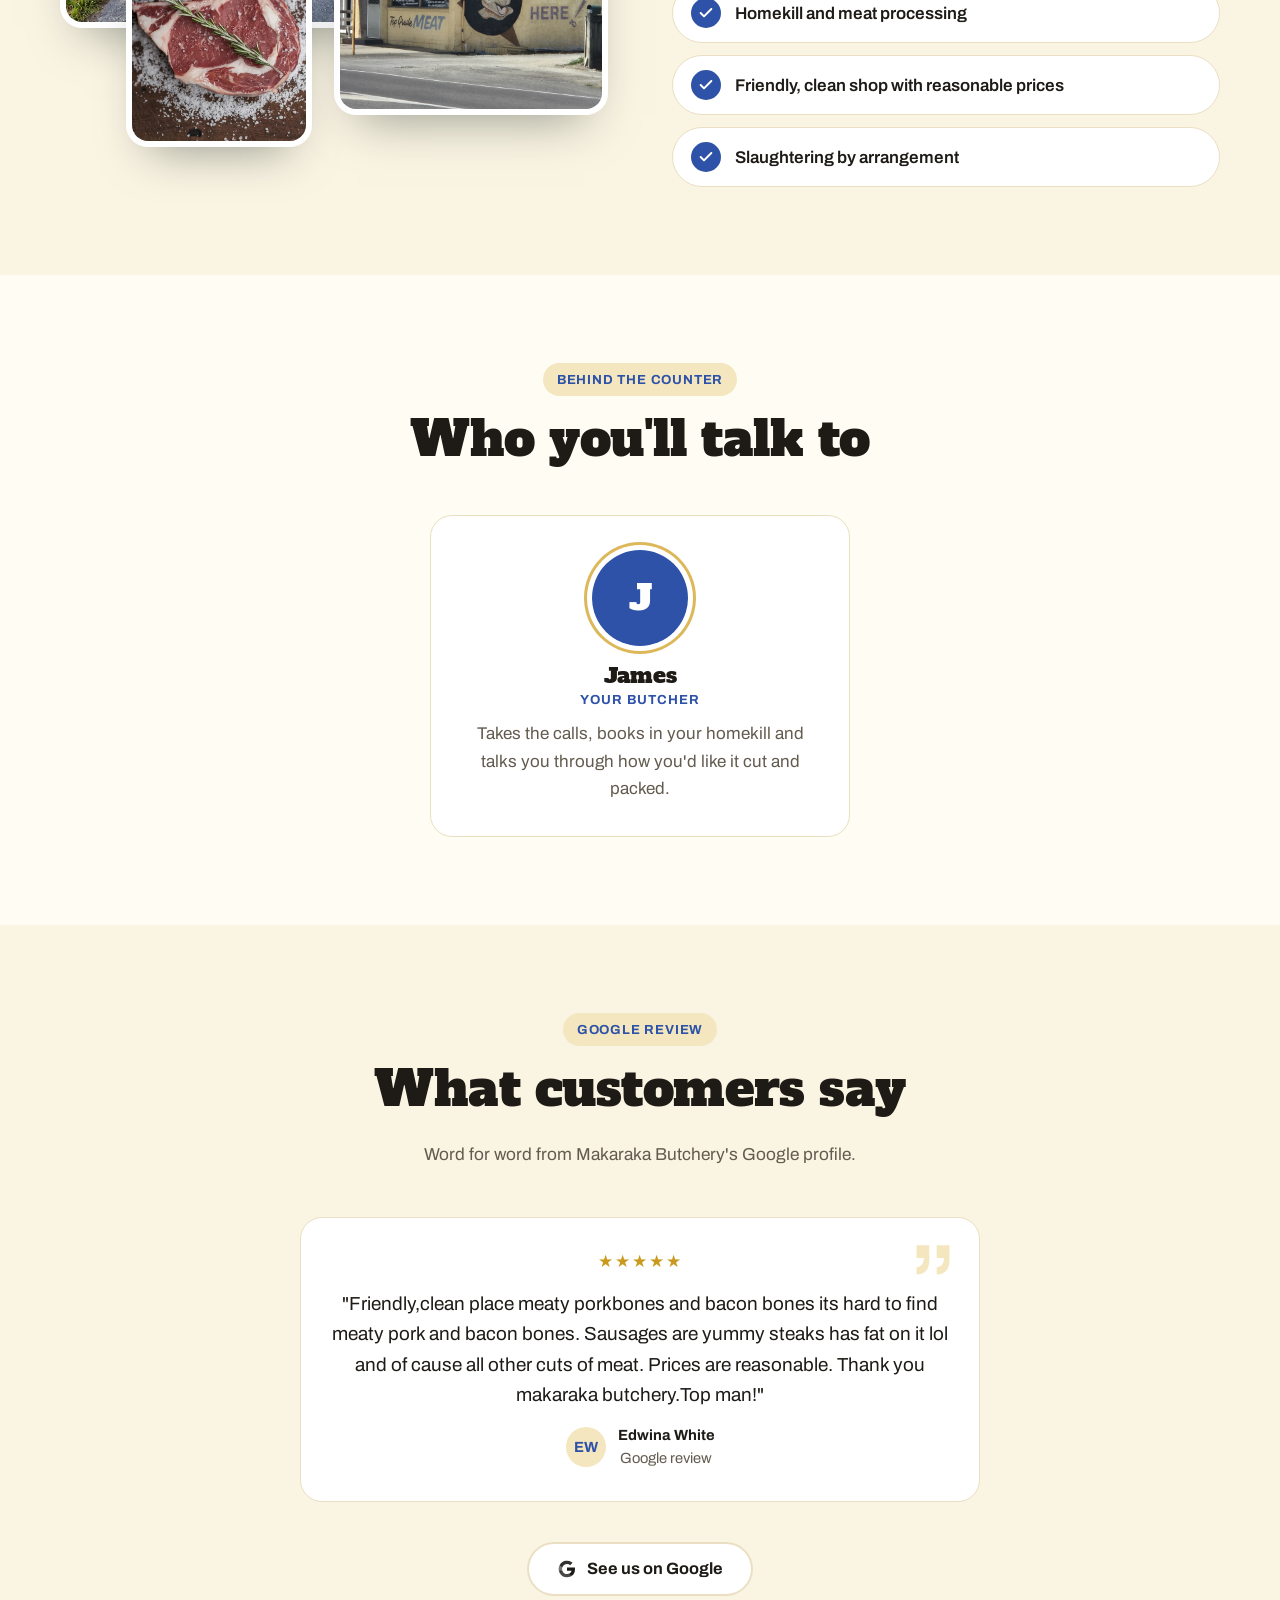
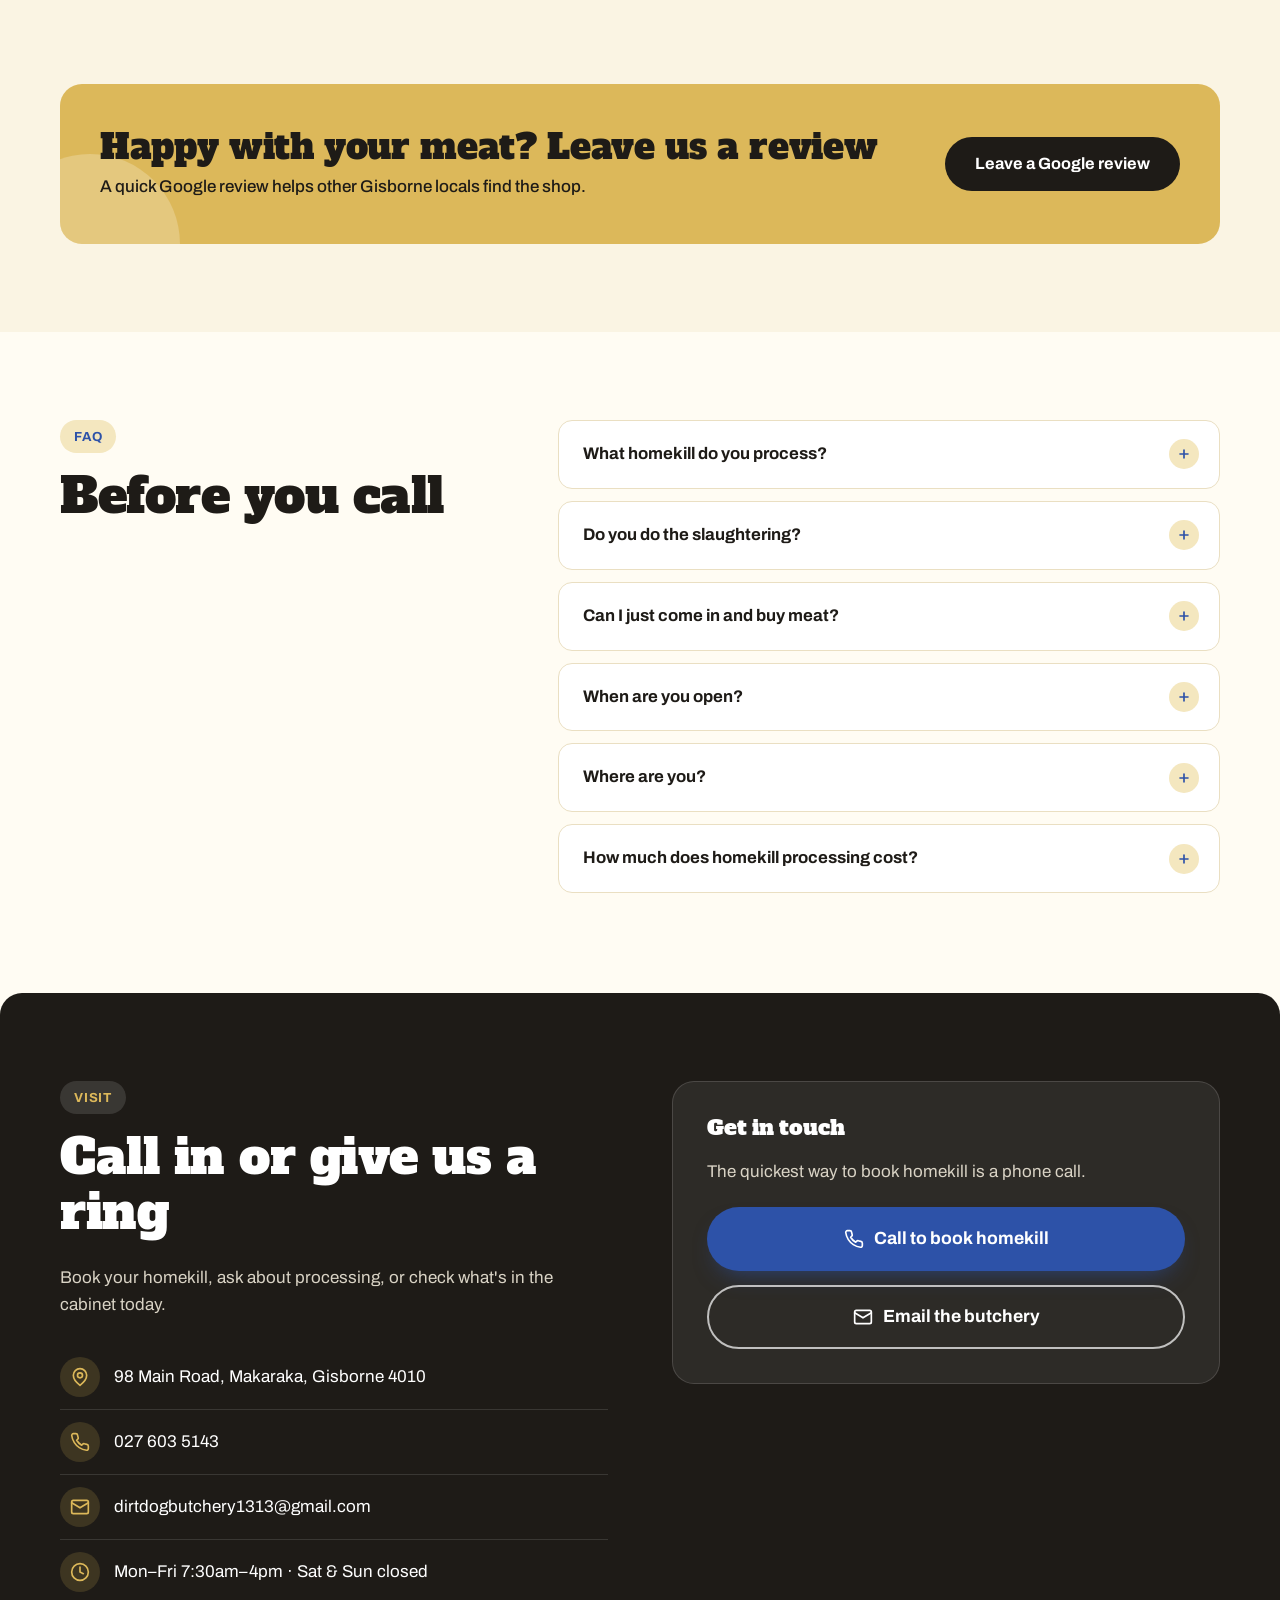
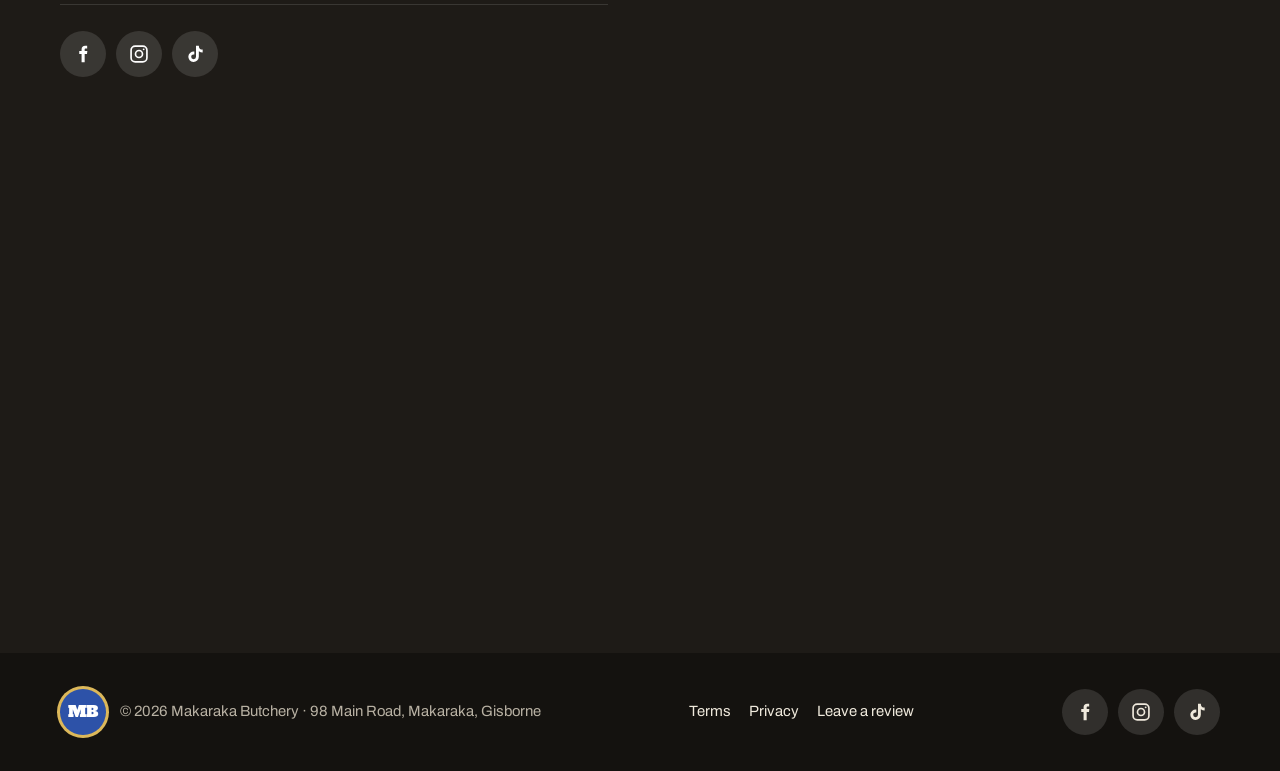
==== commit 101736da: "v2 rebuild: homekill-led balanced design from the real shopfront and sign, real Google review, verif" ====
--- a/index.html
+++ b/index.html
@@ -1,682 +1,271 @@
 <!DOCTYPE html>
 <html lang="en-NZ">
 <head>
-<meta charset="UTF-8">
+<meta charset="utf-8">
 <meta name="viewport" content="width=device-width, initial-scale=1">
-<title>Makaraka Butchery | Butcher, Gisborne</title>
-<meta name="description" content="Makaraka Butchery, the corner butcher at 98 Main Road, Makaraka, Gisborne. Beef, lamb, pork, sausages and smallgoods cut to order. Call 06 867 1420.">
-<meta property="og:title" content="Makaraka Butchery | Butcher, Gisborne">
-<meta property="og:description" content="The corner butcher at the Makaraka crossroads, Gisborne. Beef, lamb, pork, sausages and smallgoods cut to order.">
-<meta property="og:type" content="website">
-<meta property="og:image" content="https://makaraka-butchery-demo.vercel.app/assets/og.jpg">
+<meta name="robots" content="noindex">
+<title>Makaraka Butchery | Homekill &amp; Butcher, Gisborne</title>
+<meta name="description" content="Homekill services and meat processing for venison, sheep, beef, goats and pigs, plus meat over the counter, at 98 Main Road, Makaraka, Gisborne. Call 027 603 5143.">
+<meta property="og:title" content="Makaraka Butchery | Homekill &amp; Butcher, Gisborne">
+<meta property="og:description" content="Homekill, meat processing and top grade meat at 98 Main Road, Makaraka.">
+<meta property="og:image" content="https://makaraka-butchery-demo.vercel.app/img/og-image.jpg">
 <meta property="og:image:width" content="1200">
 <meta property="og:image:height" content="630">
-<meta name="twitter:card" content="summary_large_image">
-<meta name="twitter:image" content="https://makaraka-butchery-demo.vercel.app/assets/og.jpg">
-<link rel="icon" href="data:image/svg+xml,%3Csvg xmlns='http://www.w3.org/2000/svg' viewBox='0 0 64 64'%3E%3Crect width='64' height='64' rx='12' fill='%231a2820'/%3E%3Ctext x='32' y='44' font-family='Georgia,serif' font-size='34' fill='%23c96a2b' text-anchor='middle'%3EM%3C/text%3E%3C/svg%3E">
-<link rel="preload" as="image" href="assets/hero-shopfront.jpg" media="(min-width:761px)" fetchpriority="high">
-<link rel="preload" as="image" href="assets/hero-shopfront-portrait.jpg" media="(max-width:760px)" fetchpriority="high">
+<meta property="og:type" content="website">
+<link rel="icon" href="img/favicon.png" type="image/png">
+<link rel="apple-touch-icon" href="img/apple-touch-icon.png">
 <link rel="preconnect" href="https://fonts.googleapis.com">
 <link rel="preconnect" href="https://fonts.gstatic.com" crossorigin>
-<link href="https://fonts.googleapis.com/css2?family=Young+Serif&family=Work+Sans:wght@300;400;500;600;700&display=swap" rel="stylesheet">
-<style>
-:root{
-  --ink:#141f19;
-  --pine:#1a2820;
-  --pine-2:#24382c;
-  --bone:#f2f3ea;
-  --bone-2:#e8ebdd;
-  --ember:#a5541e;
-  --ember-deep:#8a4517;
-  --ember-bright:#c96a2b;
-  --text:#26332c;
-  --text-soft:#55645c;
-  --text-inverse:#eef0e9;
-  --text-inverse-soft:#b9c4ba;
-  --radius:14px;
-  --shadow:0 14px 34px rgba(20,31,25,.12);
-  --ease:cubic-bezier(.16,1,.3,1);
-}
-*{margin:0;padding:0;box-sizing:border-box}
-html{scroll-behavior:smooth}
-body{
-  font-family:'Work Sans',sans-serif;
-  font-size:16.5px;
-  line-height:1.7;
-  color:var(--text);
-  background:var(--bone);
-  overflow-x:hidden;
-}
-::selection{background:var(--ember);color:#fff}
-img{max-width:100%;display:block;image-orientation:from-image;filter:saturate(.85) contrast(1.05)}
-h1,h2,h3{font-family:'Young Serif',serif;font-weight:400;line-height:1.15}
-a{color:inherit}
-.wrap{max-width:1160px;margin:0 auto;padding:0 22px}
-
-/* Opening overlay */
-#intro{
-  position:fixed;inset:0;z-index:200;background:var(--pine);
-  display:flex;align-items:center;justify-content:center;
-  transition:opacity .7s var(--ease),visibility .7s;
-}
-#intro.gone{opacity:0;visibility:hidden}
-#intro .mark{font-family:'Young Serif',serif;font-size:clamp(1.6rem,4vw,2.6rem);color:var(--bone);opacity:0;transform:translateY(14px);animation:introIn .8s var(--ease) .1s forwards}
-#intro .mark span{color:var(--ember)}
-@keyframes introIn{to{opacity:1;transform:none}}
-
-/* Nav */
-header{
-  position:fixed;top:0;left:0;right:0;z-index:100;
-  background:rgba(26,40,32,.82);
-  backdrop-filter:blur(12px);
-  -webkit-backdrop-filter:blur(12px);
-  border-bottom:1px solid rgba(243,241,233,.12);
-}
-.nav{display:flex;align-items:center;justify-content:space-between;height:68px;max-width:1160px;margin:0 auto;padding:0 22px}
-.logo{font-family:'Young Serif',serif;font-size:1.22rem;color:var(--bone);text-decoration:none;letter-spacing:.01em}
-.logo span{color:var(--ember)}
-.nav-links{display:flex;align-items:center;gap:1.9rem;list-style:none}
-.nav-links a{color:var(--text-inverse-soft);text-decoration:none;font-size:.95rem;font-weight:500;transition:color .25s}
-.nav-links a:hover{color:var(--bone)}
-.nav-call{
-  display:inline-flex;align-items:center;gap:.5rem;
-  height:40px;padding:0 18px;line-height:1;
-  background:var(--ember);color:#fff !important;border-radius:999px;
-  font-weight:600;font-size:.92rem;text-decoration:none;
-  transition:background .25s,transform .25s;
-}
-.nav-call:hover{background:var(--ember-deep);transform:translateY(-1px)}
-.nav-call svg{width:15px;height:15px;flex:none}
-.burger{display:none;background:none;border:0;cursor:pointer;padding:10px}
-.burger span{display:block;width:24px;height:2px;background:var(--bone);margin:5px 0;transition:transform .3s var(--ease),opacity .3s}
-.mobile-menu{display:none}
-@media(max-width:860px){
-  .nav-links{display:none}
-  .burger{display:block}
-  .mobile-menu{
-    display:block;position:fixed;top:68px;left:0;right:0;z-index:99;
-    background:var(--pine);border-bottom:1px solid rgba(243,241,233,.12);
-    padding:.6rem 22px 1.4rem;
-    transform:translateY(-110%);visibility:hidden;
-    transition:transform .4s var(--ease),visibility 0s .4s;
-  }
-  .mobile-menu.open{transform:none;visibility:visible;transition:transform .4s var(--ease),visibility 0s}
-  .mobile-menu a{display:block;padding:.85rem 0;color:var(--bone);text-decoration:none;font-size:1.05rem;font-weight:500;border-bottom:1px solid rgba(243,241,233,.08)}
-  .mobile-menu .nav-call{display:inline-flex;margin-top:1rem;border-bottom:0}
-  body.menu-open .burger span:nth-child(1){transform:translateY(7px) rotate(45deg)}
-  body.menu-open .burger span:nth-child(2){opacity:0}
-  body.menu-open .burger span:nth-child(3){transform:translateY(-7px) rotate(-45deg)}
-}
-
-/* Hero */
-.hero{
-  position:relative;min-height:100dvh;background:var(--pine);
-  display:flex;align-items:center;color:var(--text-inverse);
-  overflow:hidden;
-}
-.hero-slides{position:absolute;inset:0}
-.hero-slide{position:absolute;inset:0;opacity:0;transition:opacity 1.6s ease}
-.hero-slide.on{opacity:1}
-.hero-slide picture{position:absolute;inset:0;display:block}
-.hero-slide img{width:100%;height:100%;object-fit:cover;object-position:50% 42%;transform:scale(1.01);animation:heroDrift 30s ease-in-out infinite alternate}
-@keyframes heroDrift{from{transform:scale(1.01)}to{transform:scale(1.05)}}
-.hero-scrim{position:absolute;inset:0;background:
-  linear-gradient(100deg,rgba(20,31,25,.88) 0%,rgba(20,31,25,.70) 34%,rgba(20,31,25,.34) 62%,rgba(20,31,25,.12) 100%),
-  linear-gradient(180deg,rgba(20,31,25,.55) 0%,rgba(20,31,25,.16) 40%,rgba(20,31,25,.78) 100%)}
-.hero-inner{position:relative;z-index:2;max-width:1160px;margin:0 auto;padding:120px 22px 70px;width:100%}
-.hero-eyebrow{
-  display:inline-block;font-size:.8rem;font-weight:600;letter-spacing:.16em;
-  text-transform:uppercase;color:#dd8845;margin-bottom:1.1rem;
-}
-.hero h1{font-size:clamp(2.5rem,5.6vw,4.1rem);max-width:15ch;color:var(--bone);text-wrap:balance}
-.hero p.lead{margin:1.3rem 0 2rem;font-size:1.13rem;font-weight:300;max-width:44ch;color:var(--text-inverse-soft)}
-.hero-ctas{display:flex;gap:.9rem;flex-wrap:wrap}
-.btn{
-  display:inline-flex;align-items:center;justify-content:center;gap:.55rem;
-  min-height:52px;padding:0 28px;border-radius:999px;line-height:1.2;
-  font-weight:600;font-size:1rem;text-decoration:none;cursor:pointer;border:0;
-  transition:background .25s,transform .25s,border-color .25s;
-}
-.btn svg{width:17px;height:17px;flex:none}
-.btn-ember{background:var(--ember);color:#fff}
-.btn-ember:hover{background:var(--ember-deep);transform:translateY(-2px)}
-.btn-ghost{background:rgba(243,241,233,.08);color:var(--bone);border:1px solid rgba(243,241,233,.4)}
-.btn-ghost:hover{background:rgba(243,241,233,.16);transform:translateY(-2px)}
-.hero-quote{
-  margin-top:2.6rem;max-width:460px;
-  background:rgba(20,31,25,.68);
-  backdrop-filter:blur(10px);
-  -webkit-backdrop-filter:blur(10px);
-  border:1px solid rgba(243,241,233,.18);
-  border-radius:var(--radius);padding:1.1rem 1.3rem;
-}
-.hero-quote .stars{color:var(--ember-bright);letter-spacing:.12em;font-size:.9rem;margin-bottom:.35rem}
-.hero-quote blockquote{font-size:.98rem;font-weight:300;color:var(--text-inverse);min-height:3.2em;transition:opacity .5s}
-.hero-quote blockquote.fade{opacity:0}
-.hero-quote cite{display:block;margin-top:.4rem;font-style:normal;font-size:.85rem;color:var(--text-inverse-soft)}
-.hero-quote .example-tag{font-size:.72rem;color:var(--text-inverse-soft);opacity:.8;display:block;margin-top:.5rem}
-
-/* Section basics */
-section{padding:96px 0}
-.sec-head{max-width:640px;margin-bottom:3rem}
-.sec-head h2{font-size:clamp(1.9rem,3.6vw,2.7rem);color:var(--ink)}
-.sec-head p{margin-top:.9rem;color:var(--text-soft)}
-.reveal{opacity:0;transform:translateY(26px);transition:opacity .8s var(--ease),transform .8s var(--ease)}
-.reveal.in{opacity:1;transform:none}
-
-/* Services */
-#services{background:var(--bone)}
-.cards{display:grid;grid-template-columns:repeat(3,1fr);gap:1.6rem}
-.card{
-  background:#fff;border-radius:var(--radius);overflow:hidden;
-  box-shadow:var(--shadow);display:flex;flex-direction:column;
-  transition:transform .35s var(--ease),box-shadow .35s var(--ease);
-}
-.card:hover{transform:translateY(-6px);box-shadow:0 22px 44px rgba(20,31,25,.18)}
-.card figure{aspect-ratio:4/3;overflow:hidden}
-.card figure img{width:100%;height:100%;object-fit:cover;transition:transform .6s var(--ease)}
-.card:hover figure img{transform:scale(1.05)}
-.card-body{padding:1.4rem 1.5rem 1.7rem}
-.card-label{
-  display:inline-flex;align-items:center;gap:.45rem;
-  font-size:.72rem;font-weight:700;letter-spacing:.14em;text-transform:uppercase;
-  color:var(--ember);margin-bottom:.55rem;
-}
-.card-label svg{width:14px;height:14px}
-.card h3{font-size:1.28rem;color:var(--ink);margin-bottom:.55rem}
-.card p{font-size:.95rem;color:var(--text-soft)}
-@media(max-width:980px){.cards{grid-template-columns:repeat(2,1fr)}}
-@media(max-width:640px){.cards{grid-template-columns:1fr}}
-
-/* About */
-#about{background:var(--bone-2)}
-.about-grid{display:grid;grid-template-columns:1fr 1fr;gap:3.5rem;align-items:center}
-.about-photo{position:relative}
-.about-photo img{aspect-ratio:4/3;object-fit:cover;width:100%;border-radius:var(--radius);box-shadow:var(--shadow)}
-.about-photo .corner{
-  position:absolute;left:-12px;bottom:-12px;
-  background:var(--ember);color:#fff;border-radius:10px;
-  padding:.55rem 1rem;font-weight:600;font-size:.85rem;letter-spacing:.02em;
-  box-shadow:0 10px 22px rgba(169,84,30,.35);
-}
-.about-copy h2{font-size:clamp(1.9rem,3.6vw,2.7rem);color:var(--ink);margin-bottom:1.1rem}
-.about-copy p{color:var(--text-soft);margin-bottom:1rem}
-.checklist{list-style:none;margin-top:1.6rem}
-.checklist li{display:flex;gap:.8rem;align-items:flex-start;padding:.55rem 0;font-weight:500;color:var(--text)}
-.checklist svg{width:22px;height:22px;flex:none;color:var(--ember);margin-top:2px}
-@media(max-width:860px){.about-grid{grid-template-columns:1fr;gap:2.2rem}}
-
-/* Crew */
-#crew{background:var(--bone)}
-.crew-note{font-size:.85rem;color:var(--text-soft);background:var(--bone-2);border-radius:999px;display:inline-block;padding:.35rem 1rem;margin-bottom:2rem}
-.crew-grid{display:grid;grid-template-columns:repeat(3,1fr);gap:1.6rem}
-.crew-card{
-  background:#fff;border-radius:var(--radius);box-shadow:var(--shadow);
-  padding:2rem 1.6rem;text-align:center;
-  transition:transform .35s var(--ease);
-}
-.crew-card:hover{transform:translateY(-5px)}
-.avatar{
-  width:86px;height:86px;border-radius:50%;margin:0 auto 1.1rem;
-  background:var(--pine);border:3px solid var(--ember);
-  display:flex;align-items:center;justify-content:center;
-  font-family:'Young Serif',serif;font-size:1.6rem;color:var(--bone);
-}
-.crew-card h3{font-size:1.12rem;color:var(--ink)}
-.crew-card .role{font-size:.85rem;font-weight:600;color:var(--ember);margin:.25rem 0 .7rem}
-.crew-card p{font-size:.92rem;color:var(--text-soft)}
-@media(max-width:860px){.crew-grid{grid-template-columns:1fr;max-width:420px}}
-
-/* Reviews */
-#reviews{background:var(--bone-2)}
-.review-grid{display:grid;grid-template-columns:repeat(3,1fr);gap:1.6rem;margin-bottom:2.4rem}
-.review-card{
-  background:#fff;border-radius:var(--radius);box-shadow:var(--shadow);
-  padding:1.7rem 1.6rem;display:flex;flex-direction:column;gap:.7rem;
-}
-.review-card .stars{color:var(--ember);letter-spacing:.14em;font-size:.95rem}
-.review-card p{font-size:.96rem;color:var(--text)}
-.review-card .who{font-size:.87rem;font-weight:600;color:var(--text-soft)}
-.review-note{font-size:.85rem;color:var(--text-soft);margin-bottom:1.4rem}
-@media(max-width:860px){.review-grid{grid-template-columns:1fr}}
-
-/* Review banner */
-.banner{
-  background:var(--pine);color:var(--text-inverse);
-  padding:70px 0;
-}
-.banner-inner{display:flex;align-items:center;justify-content:space-between;gap:2rem;flex-wrap:wrap}
-.banner h2{font-size:clamp(1.6rem,3vw,2.2rem);color:var(--bone);max-width:20ch}
-.banner p{color:var(--text-inverse-soft);margin-top:.5rem;max-width:42ch}
-
-/* Contact */
-#contact{background:var(--bone)}
-.contact-card{
-  background:var(--pine);border-radius:calc(var(--radius) + 6px);
-  overflow:hidden;box-shadow:0 26px 60px rgba(20,31,25,.25);
-  display:grid;grid-template-columns:1fr 1fr;min-height:520px;
-}
-.contact-map{position:relative;min-height:320px}
-.contact-map iframe{position:absolute;inset:0;width:100%;height:100%;border:0}
-.contact-info{padding:3rem 2.6rem;color:var(--text-inverse)}
-.contact-info h2{color:var(--bone);font-size:clamp(1.7rem,3vw,2.3rem);margin-bottom:.7rem}
-.contact-info>p{color:var(--text-inverse-soft);margin-bottom:1.8rem;max-width:40ch}
-.contact-btns{display:flex;flex-direction:column;gap:.8rem;margin-bottom:2rem}
-.contact-btns .btn{width:100%}
-.info-rows{list-style:none;display:flex;flex-direction:column;gap:.9rem;margin-bottom:1.8rem}
-.info-rows li{display:flex;gap:.85rem;align-items:flex-start;font-size:.95rem;color:var(--text-inverse-soft)}
-.info-rows svg{width:19px;height:19px;flex:none;color:var(--ember-bright);margin-top:3px}
-.info-rows a{color:var(--text-inverse);text-decoration:none}
-.info-rows a:hover{text-decoration:underline}
-.socials{display:flex;gap:.8rem}
-.socials a{
-  width:42px;height:42px;border-radius:50%;
-  border:1px solid rgba(243,241,233,.25);
-  display:flex;align-items:center;justify-content:center;
-  color:var(--text-inverse-soft);transition:color .25s,border-color .25s,transform .25s;
-}
-.socials a:hover{color:var(--ember-bright);border-color:var(--ember-bright);transform:translateY(-2px)}
-.socials svg{width:18px;height:18px}
-@media(max-width:860px){
-  .contact-card{grid-template-columns:1fr}
-  .contact-map{order:2;min-height:300px}
-  .contact-info{order:1;padding:2.2rem 1.6rem}
-}
-
-/* Footer */
-footer{background:var(--ink);color:var(--text-inverse-soft);padding:60px 0 30px}
-.foot-grid{display:grid;grid-template-columns:2fr 1fr 1fr;gap:2.5rem;margin-bottom:2.5rem}
-.foot-grid .logo{font-size:1.3rem}
-.foot-grid p{font-size:.92rem;margin-top:.8rem;max-width:34ch}
-.foot-grid h3{font-family:'Work Sans',sans-serif;font-size:.85rem;font-weight:700;letter-spacing:.1em;text-transform:uppercase;color:var(--bone);margin-bottom:1rem}
-.foot-grid ul{list-style:none}
-.foot-grid ul li{margin-bottom:.55rem}
-.foot-grid ul a{color:var(--text-inverse-soft);text-decoration:none;font-size:.93rem;transition:color .25s}
-.foot-grid ul a:hover{color:var(--ember-bright)}
-.foot-bottom{border-top:1px solid rgba(243,241,233,.1);padding-top:1.6rem;display:flex;justify-content:space-between;align-items:center;gap:1rem;flex-wrap:wrap;font-size:.85rem}
-@media(max-width:860px){.foot-grid{grid-template-columns:1fr;gap:2rem}}
-
-@media(max-width:640px){
-  section{padding:70px 0}
-  .hero-inner{padding-top:100px}
-  /* On a narrow screen the angled scrim covers the whole width and buries the
-     photo, so fall back to a vertical one and frame the shopfront rather than
-     the forecourt. */
-  .hero-scrim{background:linear-gradient(180deg,rgba(20,31,25,.72) 0%,rgba(20,31,25,.46) 30%,rgba(20,31,25,.88) 100%)}
-  .hero-slide img{object-position:50% 50%}
-  .hero p.lead{font-size:1.03rem}
-}
-@media (prefers-reduced-motion: reduce){
-  html{scroll-behavior:auto}
-  *,*::before,*::after{animation-duration:.01ms !important;transition-duration:.01ms !important}
-  .reveal{opacity:1;transform:none}
-  .hero-slide img{animation:none !important;transform:none}
-}
-</style>
+<link href="https://fonts.googleapis.com/css2?family=Alfa+Slab+One&family=Archivo:wght@400;500;600;700;800&display=swap" rel="stylesheet">
+<link rel="preload" as="image" href="img/hero-1-1920.webp" imagesrcset="img/hero-1-1080.webp 1080w, img/hero-1-1920.webp 1920w, img/hero-1-3840.webp 3840w" imagesizes="100vw">
+<script>document.documentElement.classList.add('js')</script>
+<link rel="stylesheet" href="style.css">
 </head>
 <body>
 
-<div id="intro" aria-hidden="true"><div class="mark">Makaraka <span>Butchery</span></div></div>
-
-<header>
-  <nav class="nav" aria-label="Main">
-    <a class="logo" href="#top">Makaraka <span>Butchery</span></a>
-    <ul class="nav-links">
-      <li><a href="#services">What we cut</a></li>
+<svg width="0" height="0" style="position:absolute" aria-hidden="true">
+  <symbol id="i-phone" viewBox="0 0 24 24" fill="none" stroke="currentColor" stroke-width="2" stroke-linecap="round" stroke-linejoin="round"><path d="M22 16.9v3a2 2 0 0 1-2.2 2 19.8 19.8 0 0 1-8.6-3.1 19.5 19.5 0 0 1-6-6A19.8 19.8 0 0 1 2.1 4.2 2 2 0 0 1 4.1 2h3a2 2 0 0 1 2 1.7c.1 1 .4 1.9.7 2.8a2 2 0 0 1-.5 2.1L8 9.9a16 16 0 0 0 6 6l1.3-1.3a2 2 0 0 1 2.1-.4c.9.3 1.8.6 2.8.7a2 2 0 0 1 1.7 2z"/></symbol>
+  <symbol id="i-mail" viewBox="0 0 24 24" fill="none" stroke="currentColor" stroke-width="2" stroke-linecap="round" stroke-linejoin="round"><rect x="2" y="4" width="20" height="16" rx="2"/><path d="m22 7-10 6L2 7"/></symbol>
+  <symbol id="i-pin" viewBox="0 0 24 24" fill="none" stroke="currentColor" stroke-width="2" stroke-linecap="round" stroke-linejoin="round"><path d="M20 10c0 6-8 12-8 12s-8-6-8-12a8 8 0 0 1 16 0z"/><circle cx="12" cy="10" r="3"/></symbol>
+  <symbol id="i-clock" viewBox="0 0 24 24" fill="none" stroke="currentColor" stroke-width="2" stroke-linecap="round" stroke-linejoin="round"><circle cx="12" cy="12" r="10"/><path d="M12 6v6l4 2"/></symbol>
+  <symbol id="i-check" viewBox="0 0 24 24" fill="none" stroke="currentColor" stroke-width="3" stroke-linecap="round" stroke-linejoin="round"><path d="M20 6 9 17l-5-5"/></symbol>
+  <symbol id="i-arrow" viewBox="0 0 24 24" fill="none" stroke="currentColor" stroke-width="2.5" stroke-linecap="round" stroke-linejoin="round"><path d="M5 12h14M13 5l7 7-7 7"/></symbol>
+  <symbol id="i-cleaver" viewBox="0 0 24 24" fill="none" stroke="currentColor" stroke-width="2" stroke-linecap="round" stroke-linejoin="round"><path d="M4 4h11l3 3v7H4z"/><path d="M18 9h3v3h-3"/><circle cx="7.5" cy="7.5" r="1"/><path d="M8 14v6"/></symbol>
+  <symbol id="i-farm" viewBox="0 0 24 24" fill="none" stroke="currentColor" stroke-width="2" stroke-linecap="round" stroke-linejoin="round"><path d="M3 21V10l9-6 9 6v11"/><path d="M9 21v-7h6v7M3 21h18"/></symbol>
+  <symbol id="i-snow" viewBox="0 0 24 24" fill="none" stroke="currentColor" stroke-width="2" stroke-linecap="round" stroke-linejoin="round"><path d="M12 2v20M4.9 4.9l14.2 14.2M2 12h20M4.9 19.1 19.1 4.9"/></symbol>
+  <symbol id="i-quote" viewBox="0 0 24 24" fill="currentColor"><path d="M3 21c3 0 7-1 7-8V5H3v7h4c0 3-1.5 5-4 5v4zm11 0c3 0 7-1 7-8V5h-7v7h4c0 3-1.5 5-4 5v4z"/></symbol>
+  <symbol id="i-play" viewBox="0 0 24 24" fill="currentColor"><path d="M8 5v14l11-7z"/></symbol>
+  <symbol id="i-pause" viewBox="0 0 24 24" fill="currentColor"><path d="M6 5h4v14H6zM14 5h4v14h-4z"/></symbol>
+  <symbol id="i-google" viewBox="0 0 24 24" fill="currentColor"><path d="M21.6 12.2c0-.7-.1-1.4-.2-2H12v3.8h5.4a4.6 4.6 0 0 1-2 3v2.5h3.2c1.9-1.7 3-4.3 3-7.3z"/><path d="M12 22c2.7 0 5-.9 6.6-2.4l-3.2-2.5c-.9.6-2 1-3.4 1-2.6 0-4.8-1.8-5.6-4.1H3.1v2.6A10 10 0 0 0 12 22z" opacity=".8"/><path d="M6.4 14c-.2-.6-.3-1.3-.3-2s.1-1.4.3-2V7.4H3.1a10 10 0 0 0 0 9.2z" opacity=".6"/><path d="M12 6c1.5 0 2.8.5 3.8 1.5l2.9-2.9A10 10 0 0 0 3.1 7.4L6.4 10C7.2 7.7 9.4 6 12 6z" opacity=".9"/></symbol>
+  <symbol id="i-fb" viewBox="0 0 24 24" fill="currentColor"><path d="M14 8.5V6.8c0-.8.2-1.3 1.4-1.3H17V2.2c-.3 0-1.3-.1-2.5-.1-2.5 0-4.2 1.5-4.2 4.3v2.1H7.5V12h2.8v10H14V12h2.8l.4-3.5z"/></symbol>
+  <symbol id="i-ig" viewBox="0 0 24 24" fill="none" stroke="currentColor" stroke-width="2"><rect x="2.5" y="2.5" width="19" height="19" rx="5"/><circle cx="12" cy="12" r="4.2"/><circle cx="17.6" cy="6.4" r="1.1" fill="currentColor" stroke="none"/></symbol>
+  <symbol id="i-tt" viewBox="0 0 24 24" fill="currentColor"><path d="M16.6 2h-3.4v13.4a2.9 2.9 0 1 1-2.9-2.9c.3 0 .6 0 .9.1V9.1a6.3 6.3 0 1 0 5.4 6.3V8.6a8 8 0 0 0 4.6 1.5V6.7a4.7 4.7 0 0 1-4.6-4.7z"/></symbol>
+</svg>
+
+<a class="skip" href="#services">Skip to content</a>
+
+<!-- 1. NAV -->
+<header class="nav" id="nav">
+  <div class="wrap">
+    <a href="#top" class="logo" aria-label="Makaraka Butchery, back to top">
+      <span class="mark" aria-hidden="true">MB</span>
+      <span>Makaraka Butchery<small>Homekill · Meat processing</small></span>
+    </a>
+    <ul class="nav-links" id="navLinks">
+      <li><a href="#services">Services</a></li>
       <li><a href="#about">About</a></li>
       <li><a href="#reviews">Reviews</a></li>
-      <li><a href="#contact">Find us</a></li>
-      <li><a class="nav-call" href="tel:+64276035143">
-        <svg viewBox="0 0 24 24" fill="none" stroke="currentColor" stroke-width="1.75" stroke-linecap="round" stroke-linejoin="round" aria-hidden="true"><path d="M22 16.92v3a2 2 0 0 1-2.18 2 19.79 19.79 0 0 1-8.63-3.07 19.5 19.5 0 0 1-6-6 19.79 19.79 0 0 1-3.07-8.67A2 2 0 0 1 4.11 2h3a2 2 0 0 1 2 1.72c.13.96.36 1.9.7 2.81a2 2 0 0 1-.45 2.11L8.09 9.91a16 16 0 0 0 6 6l1.27-1.27a2 2 0 0 1 2.11-.45c.91.34 1.85.57 2.81.7A2 2 0 0 1 22 16.92z"/></svg>
-        027 603 5143</a></li>
+      <li><a href="#faq">FAQ</a></li>
+      <li><a href="#visit">Visit</a></li>
     </ul>
-    <button class="burger" aria-label="Open menu" aria-expanded="false"><span></span><span></span><span></span></button>
-  </nav>
-  <div class="mobile-menu" id="mobileMenu">
-    <a href="#services">What we cut</a>
-    <a href="#about">About</a>
-    <a href="#reviews">Reviews</a>
-    <a href="#contact">Find us</a>
-    <a class="nav-call" href="tel:+64276035143">
-      <svg viewBox="0 0 24 24" fill="none" stroke="currentColor" stroke-width="1.75" stroke-linecap="round" stroke-linejoin="round" aria-hidden="true"><path d="M22 16.92v3a2 2 0 0 1-2.18 2 19.79 19.79 0 0 1-8.63-3.07 19.5 19.5 0 0 1-6-6 19.79 19.79 0 0 1-3.07-8.67A2 2 0 0 1 4.11 2h3a2 2 0 0 1 2 1.72c.13.96.36 1.9.7 2.81a2 2 0 0 1-.45 2.11L8.09 9.91a16 16 0 0 0 6 6l1.27-1.27a2 2 0 0 1 2.11-.45c.91.34 1.85.57 2.81.7A2 2 0 0 1 22 16.92z"/></svg>
-      Call 027 603 5143</a>
+    <div class="nav-right">
+      <a class="btn btn-primary nav-call" href="tel:+64276035143"><svg class="icon" aria-hidden="true"><use href="#i-phone"/></svg><span class="label">027 603 5143</span><span class="sr">Call 027 603 5143</span></a>
+      <button class="burger" id="burger" aria-label="Open menu" aria-expanded="false" aria-controls="navLinks">
+        <svg viewBox="0 0 24 24" fill="none" stroke="currentColor" stroke-width="2.4" stroke-linecap="round" aria-hidden="true"><path d="M3 6h18M3 12h18M3 18h18"/></svg>
+      </button>
+    </div>
   </div>
 </header>
 
 <main id="top">
 
-<section class="hero" style="padding:0">
-  <div class="hero-slides">
-    <div class="hero-slide on"><picture><source media="(max-width:760px)" srcset="assets/hero-shopfront-portrait.jpg" width="900" height="1201"><img src="assets/hero-shopfront.jpg" alt="The Makaraka Butchery shopfront on Main Road, its Top Grade Meat sign under the corrugated iron verandah" fetchpriority="high" width="1672" height="941"></picture></div>
-  </div>
-  <div class="hero-scrim" aria-hidden="true"></div>
-  <div class="hero-inner">
-    <span class="hero-eyebrow">Butcher, Makaraka, Gisborne</span>
-    <h1>Proper meat, cut by a real butcher.</h1>
-    <p class="lead">Beef, lamb, pork, sausages and smallgoods over the counter at 98 Main Road, where State Highway 35 begins.</p>
-    <div class="hero-ctas">
-      <a class="btn btn-ember" href="tel:+64276035143">
-        <svg viewBox="0 0 24 24" fill="none" stroke="currentColor" stroke-width="1.75" stroke-linecap="round" stroke-linejoin="round" aria-hidden="true"><path d="M22 16.92v3a2 2 0 0 1-2.18 2 19.79 19.79 0 0 1-8.63-3.07 19.5 19.5 0 0 1-6-6 19.79 19.79 0 0 1-3.07-8.67A2 2 0 0 1 4.11 2h3a2 2 0 0 1 2 1.72c.13.96.36 1.9.7 2.81a2 2 0 0 1-.45 2.11L8.09 9.91a16 16 0 0 0 6 6l1.27-1.27a2 2 0 0 1 2.11-.45c.91.34 1.85.57 2.81.7A2 2 0 0 1 22 16.92z"/></svg>
-        Call the shop</a>
-      <a class="btn btn-ghost" href="#contact">
-        <svg viewBox="0 0 24 24" fill="none" stroke="currentColor" stroke-width="1.75" stroke-linecap="round" stroke-linejoin="round" aria-hidden="true"><path d="M20 10c0 6-8 12-8 12s-8-6-8-12a8 8 0 0 1 16 0z"/><circle cx="12" cy="10" r="3"/></svg>
-        Find us</a>
-    </div>
-    <div class="hero-quote">
-      <div class="stars" aria-label="Five stars">&#9733;&#9733;&#9733;&#9733;&#9733;</div>
-      <blockquote id="heroQuote">Popped in for a couple of scotch fillets on the way home. Cut fresh while I waited and the price beat the supermarket.</blockquote>
-      <cite id="heroCite">Tracey M, Te Hapara</cite>
-      <span class="example-tag">Example reviews while we gather our Google reviews.</span>
-    </div>
-  </div>
-</section>
-
-<section id="services">
-  <div class="wrap">
-    <div class="sec-head reveal">
-      <h2>What comes over the counter</h2>
-      <p>Everything cut and trimmed in the shop. Tell us what you are cooking and how many you are feeding, and we will sort the rest.</p>
-    </div>
-    <div class="cards">
-      <article class="card reveal">
-        <figure><img src="https://images.unsplash.com/photo-1690983323540-d6e889c4b107?q=80&w=900&h=675&auto=format&fit=crop" alt="Thick-cut beef steaks on a board with herbs" loading="lazy" width="900" height="675"></figure>
-        <div class="card-body">
-          <span class="card-label"><svg viewBox="0 0 24 24" fill="none" stroke="currentColor" stroke-width="1.75" stroke-linecap="round" stroke-linejoin="round" aria-hidden="true"><path d="M18 6c2.5 2.5 2.5 8-1 11.5S8.5 21 6 18.5 3.5 10.5 7 7s8.5-3.5 11-1z"/><path d="M9 12a3 3 0 0 0 3 3"/></svg>Beef</span>
-          <h3>Beef cuts</h3>
-          <p>Steak cut to the thickness you ask for, roasts tied by hand, and mince made in the shop.</p>
-        </div>
-      </article>
-      <article class="card reveal">
-        <figure><img src="https://images.unsplash.com/photo-1602470521007-20293bd1fd31?q=80&w=900&h=675&auto=format&fit=crop" alt="Fresh lamb cuts on a wooden board" loading="lazy" width="900" height="675"></figure>
-        <div class="card-body">
-          <span class="card-label"><svg viewBox="0 0 24 24" fill="none" stroke="currentColor" stroke-width="1.75" stroke-linecap="round" stroke-linejoin="round" aria-hidden="true"><path d="M12 3v18"/><path d="M5 8c0 4 3 7 7 7s7-3 7-7"/></svg>Lamb</span>
-          <h3>Lamb and hogget</h3>
-          <p>Legs, shoulders, racks and chops. Boned and rolled for the roast, or frenched for the barbecue.</p>
-        </div>
-      </article>
-      <article class="card reveal">
-        <figure><img src="https://images.unsplash.com/photo-1588347818036-558601350947?q=80&w=900&h=675&auto=format&fit=crop" alt="Pork cuts laid out on a wooden table" loading="lazy" width="900" height="675"></figure>
-        <div class="card-body">
-          <span class="card-label"><svg viewBox="0 0 24 24" fill="none" stroke="currentColor" stroke-width="1.75" stroke-linecap="round" stroke-linejoin="round" aria-hidden="true"><circle cx="12" cy="12" r="8"/><circle cx="9.5" cy="10.5" r=".5"/><circle cx="14.5" cy="10.5" r=".5"/><path d="M10 15h4"/></svg>Pork</span>
-          <h3>Pork and poultry</h3>
-          <p>Belly with the crackling scored, chops, schnitzel and fresh chicken, cut the way you want it.</p>
-        </div>
-      </article>
-      <article class="card reveal">
-        <figure><img src="https://images.unsplash.com/photo-1687814776679-8c81b753f870?q=80&w=900&h=675&auto=format&fit=crop" alt="Sausages browning on a grill" loading="lazy" width="900" height="675"></figure>
-        <div class="card-body">
-          <span class="card-label"><svg viewBox="0 0 24 24" fill="none" stroke="currentColor" stroke-width="1.75" stroke-linecap="round" stroke-linejoin="round" aria-hidden="true"><path d="M4 15c0-4 3-9 8-9s8 5 8 9a4 4 0 0 1-4 4H8a4 4 0 0 1-4-4z"/></svg>Sausages</span>
-          <h3>Sausages</h3>
-          <p>Made at the shop in small batches. Old-fashioned flavours the kids will actually eat.</p>
-        </div>
-      </article>
-      <article class="card reveal">
-        <figure><img src="https://images.unsplash.com/photo-1624772398061-bbfa87ec6b5a?q=80&w=900&h=675&auto=format&fit=crop" alt="Smallgoods resting on a stainless steel tray" loading="lazy" width="900" height="675"></figure>
-        <div class="card-body">
-          <span class="card-label"><svg viewBox="0 0 24 24" fill="none" stroke="currentColor" stroke-width="1.75" stroke-linecap="round" stroke-linejoin="round" aria-hidden="true"><path d="M3 12c3-5 15-5 18 0-3 5-15 5-18 0z"/><circle cx="12" cy="12" r="2"/></svg>Smallgoods</span>
-          <h3>Bacon, ham and smallgoods</h3>
-          <p>Bacon, ham on the bone, saveloys and luncheon. The classics, done properly.</p>
-        </div>
-      </article>
-      <article class="card reveal">
-        <figure><img src="https://images.unsplash.com/photo-1786812594035-d9ff77d0ecb2?q=80&w=900&h=675&auto=format&fit=crop" alt="Priced meat packs in a butcher's display" loading="lazy" width="900" height="675"></figure>
-        <div class="card-body">
-          <span class="card-label"><svg viewBox="0 0 24 24" fill="none" stroke="currentColor" stroke-width="1.75" stroke-linecap="round" stroke-linejoin="round" aria-hidden="true"><path d="M21 8l-9-5-9 5v8l9 5 9-5V8z"/><path d="M3.3 8.5L12 13l8.7-4.5"/><path d="M12 13v9"/></svg>Packs</span>
-          <h3>Freezer and BBQ packs</h3>
-          <p>Mixed packs for the freezer, the smoker or the Saturday barbecue. Ring ahead and we will have it boxed.</p>
-        </div>
-      </article>
-    </div>
-  </div>
-</section>
-
-<section id="about">
-  <div class="wrap">
-    <div class="about-grid">
-      <div class="about-photo reveal">
-        <img src="https://images.unsplash.com/photo-1777799095908-978e9f70a872?q=80&w=1200&h=900&auto=format&fit=crop" alt="Customer choosing cuts at a butcher's counter" loading="lazy" width="1200" height="900">
-        <span class="corner">98 Main Road, Makaraka</span>
+<!-- 2. HERO -->
+<section class="hero" aria-label="Introduction">
+  <div class="hero-slides" id="heroSlides">
+    <img class="active" src="img/hero-1-1920.webp" srcset="img/hero-1-1080.webp 1080w, img/hero-1-1920.webp 1920w, img/hero-1-3840.webp 3840w" sizes="100vw" alt="The Makaraka Butchery shop on Main Road with its Homekill Services sign" width="1920" height="1080" fetchpriority="high">
+    <img src="img/hero-2-1920.webp" srcset="img/hero-2-1080.webp 1080w, img/hero-2-1920.webp 1920w, img/hero-2-3840.webp 3840w" sizes="100vw" alt="The No Bum Steers Here cow mural on the side of the shop" width="1440" height="1920" loading="lazy">
+    <img src="img/hero-3-1920.webp" srcset="img/hero-3-1080.webp 1080w, img/hero-3-1920.webp 1920w, img/hero-3-3840.webp 3840w" sizes="100vw" alt="A raw ribeye steak with rosemary and salt" width="1920" height="1280" loading="lazy">
+    <img src="img/hero-4-1920.webp" srcset="img/hero-4-1080.webp 1080w, img/hero-4-1920.webp 1920w, img/hero-4-3840.webp 3840w" sizes="100vw" alt="Two raw steaks on a board with herbs" width="1920" height="1280" loading="lazy">
+  </div>
+  <div class="wrap">
+    <span class="eyebrow pop">98 Main Road · Makaraka, Gisborne</span>
+    <h1 class="pop">Homekill and top grade meat, <em>no bum steers here</em></h1>
+    <p class="lead pop">Homekill services and meat processing for venison, sheep, beef, goats and pigs, plus steaks, sausages and bones over the counter.</p>
+    <div class="hero-ctas pop">
+      <a class="btn btn-primary" href="tel:+64276035143"><svg class="icon" aria-hidden="true"><use href="#i-phone"/></svg>Call 027 603 5143</a>
+      <a class="btn btn-outline-light" href="#visit"><svg class="icon" aria-hidden="true"><use href="#i-pin"/></svg>Find the shop</a>
+    </div>
+    <div class="hero-foot pop">
+      <a class="rating" href="https://maps.google.com/?cid=11711514169541870253" target="_blank" rel="noopener" aria-label="Rated 5.0 on Google, opens Google reviews">
+        <b>5.0</b><span><span class="stars" aria-hidden="true">★★★★★</span><small>"Prices are reasonable … Top man!" on Google</small></span>
+      </a>
+      <div class="hero-controls">
+        <div class="slide-dots" id="dots" aria-hidden="true"><span class="on"></span><span></span><span></span><span></span></div>
+        <button class="slide-toggle" id="slideToggle" type="button" aria-pressed="false" aria-label="Pause slideshow"><svg class="i-pause" aria-hidden="true"><use href="#i-pause"/></svg><svg class="i-play" aria-hidden="true"><use href="#i-play"/></svg></button>
       </div>
-      <div class="about-copy reveal">
-        <h2>The corner shop at the crossroads</h2>
-        <p>A butcher has stood at the Makaraka crossroads for over a century, right where State Highway 35 sets off around the East Cape. The sign out front still says it best: no bum steers here.</p>
-        <p>You get meat cut in front of you, a straight answer on what to cook and how long to cook it, and change from what the supermarket charges for less.</p>
-        <ul class="checklist">
-          <li><svg viewBox="0 0 24 24" fill="none" stroke="currentColor" stroke-width="1.75" stroke-linecap="round" stroke-linejoin="round" aria-hidden="true"><circle cx="12" cy="12" r="10"/><path d="M8 12.5l2.5 2.5L16 9.5"/></svg>Cut to order, not pre-packed</li>
-          <li><svg viewBox="0 0 24 24" fill="none" stroke="currentColor" stroke-width="1.75" stroke-linecap="round" stroke-linejoin="round" aria-hidden="true"><circle cx="12" cy="12" r="10"/><path d="M8 12.5l2.5 2.5L16 9.5"/></svg>Local corner butchery, Gisborne through and through</li>
-          <li><svg viewBox="0 0 24 24" fill="none" stroke="currentColor" stroke-width="1.75" stroke-linecap="round" stroke-linejoin="round" aria-hidden="true"><circle cx="12" cy="12" r="10"/><path d="M8 12.5l2.5 2.5L16 9.5"/></svg>Honest advice on cuts, quantities and cooking</li>
-        </ul>
+    </div>
+  </div>
+</section>
+
+<!-- 3. TRUST -->
+<section class="trust" aria-label="Why use Makaraka Butchery">
+  <div class="wrap trust-grid">
+    <div class="trust-item pop"><span class="ti"><svg class="icon" aria-hidden="true"><use href="#i-farm"/></svg></span><div><strong>Homekill done right</strong><span>Venison, sheep, beef, goats and pigs processed for you</span></div></div>
+    <div class="trust-item pop"><span class="ti"><svg class="icon" aria-hidden="true"><use href="#i-cleaver"/></svg></span><div><strong>Cut the way you want</strong><span>Tell us the cuts and we'll process it to suit</span></div></div>
+    <div class="trust-item pop"><span class="ti"><svg class="icon" aria-hidden="true"><use href="#i-pin"/></svg></span><div><strong>Local to Makaraka</strong><span>98 Main Road, open Monday to Friday</span></div></div>
+  </div>
+</section>
+
+<!-- 4. SERVICES -->
+<section id="services" class="services">
+  <div class="wrap">
+    <div class="section-head center">
+      <span class="eyebrow pop">What we do</span>
+      <h2 class="pop">From the paddock to the freezer</h2>
+      <p class="pop">Bring us your own animal to process, or come in for meat over the counter.</p>
+    </div>
+    <div class="bento">
+      <article class="svc big pop"><div class="img"><img src="img/p-shop-1920.webp" srcset="img/p-shop-1080.webp 1080w, img/p-shop-1920.webp 1920w" sizes="(max-width:640px) 100vw, 50vw" alt="Makaraka Butchery shopfront with its Homekill Services and Meat Processing sign" width="1440" height="1920" loading="lazy"></div><div class="body"><span class="tag">Homekill</span><h3>Homekill services</h3><p>Your own venison, sheep, beef, goats or pigs processed and cut ready for the freezer.</p></div></article>
+      <article class="svc wide pop"><div class="img"><img src="img/p-roast-1920.webp" srcset="img/p-roast-1080.webp 1080w, img/p-roast-1920.webp 1920w" sizes="(max-width:640px) 100vw, 25vw" alt="Tied beef roasts and fillets (stock photo)" width="1920" height="1316" loading="lazy"></div><div class="body"><span class="tag">Processing</span><h3>Meat processing</h3><p>Carcasses broken down into roasts, steaks, chops and mince, and packed to suit your family.</p></div></article>
+      <article class="svc pop"><div class="img"><img src="img/p-steak-1920.webp" srcset="img/p-steak-1080.webp 1080w, img/p-steak-1920.webp 1920w" sizes="(max-width:640px) 100vw, 25vw" alt="Raw steaks on a wooden board (stock photo)" width="1920" height="1280" loading="lazy"></div><div class="body"><span class="tag">Counter</span><h3>Steaks &amp; cuts</h3><p>Steaks and the other cuts over the counter.</p></div></article>
+      <article class="svc pop"><div class="img"><img src="img/p-sausage-1920.webp" srcset="img/p-sausage-1080.webp 1080w, img/p-sausage-1920.webp 1920w" sizes="(max-width:640px) 100vw, 25vw" alt="Cooked sausages on a tray (stock photo)" width="1280" height="1920" loading="lazy"></div><div class="body"><span class="tag">Counter</span><h3>Sausages</h3><p>Sausages customers call "yummy".</p></div></article>
+      <article class="svc tile-text pop"><div class="body"><span class="tag">Hard to find</span><h3>Meaty pork &amp; bacon bones</h3><p>The ones that are hard to find anywhere else. Ring ahead to check what's in.</p></div></article>
+      <article class="svc tile-text pop"><div class="body"><span class="tag">By arrangement</span><h3>Slaughtering</h3><p>Slaughtering by arrangement. Give us a call to talk it through and book a time.</p></div></article>
+    </div>
+    <p class="note pop">Photos marked "stock" are examples. The shop photos are Makaraka Butchery's own.</p>
+  </div>
+</section>
+
+<!-- STATS -->
+<section class="stats" aria-label="At a glance">
+  <div class="wrap">
+    <div class="stats-grid pop">
+      <div class="stat"><b>5.0</b><span>Google rating</span></div>
+      <div class="stat"><b data-count="5">5</b><span>kinds of homekill</span></div>
+      <div class="stat"><b>7:30</b><span>open from, Mon–Fri</span></div>
+      <div class="stat"><b>98</b><span>Main Road, Makaraka</span></div>
+    </div>
+  </div>
+</section>
+
+<!-- 5. ABOUT -->
+<section id="about" class="about">
+  <div class="wrap split">
+    <div class="collage pop">
+      <img class="c1" src="img/ab-1-1920.webp" srcset="img/ab-1-1080.webp 1080w, img/ab-1-1920.webp 1920w" sizes="(max-width:900px) 70vw, 420px" alt="The Makaraka Butchery building on Main Road with its Top Grade Meat sign" width="1920" height="1081" loading="lazy">
+      <img class="c2" src="img/p-shop-1920.webp" srcset="img/p-shop-1080.webp 1080w, img/p-shop-1920.webp 1920w" sizes="(max-width:900px) 50vw, 300px" alt="The cow mural and No Bum Steers Here sign" width="1440" height="1920" loading="lazy">
+      <img class="c3" src="img/ab-2-1920.webp" srcset="img/ab-2-1080.webp 1080w, img/ab-2-1920.webp 1920w" sizes="(max-width:900px) 40vw, 220px" alt="A raw ribeye steak (stock photo)" width="1920" height="1280" loading="lazy">
+      <div class="corner-tag">Top Grade Meat</div>
+    </div>
+    <div>
+      <span class="eyebrow pop">About us</span>
+      <h2 class="pop">The little butcher on Main Road</h2>
+      <p class="muted pop">Makaraka Butchery is the mustard-coloured shop at 98 Main Road, Makaraka, with the cow on the wall and a promise painted beside it: no bum steers here.</p>
+      <p class="muted pop">Farmers and lifestyle-block owners bring in their venison, sheep, beef, goats and pigs for homekill processing, and locals call in for steaks, sausages and the meaty pork and bacon bones that are hard to find elsewhere.</p>
+      <ul class="checklist pop">
+        <li><span class="ck"><svg aria-hidden="true"><use href="#i-check"/></svg></span>Homekill and meat processing</li>
+        <li><span class="ck"><svg aria-hidden="true"><use href="#i-check"/></svg></span>Friendly, clean shop with reasonable prices</li>
+        <li><span class="ck"><svg aria-hidden="true"><use href="#i-check"/></svg></span>Slaughtering by arrangement</li>
+      </ul>
+    </div>
+  </div>
+</section>
+
+<!-- 6. TEAM -->
+<section id="team" class="team">
+  <div class="wrap">
+    <div class="section-head center">
+      <span class="eyebrow pop">Behind the counter</span>
+      <h2 class="pop">Who you'll talk to</h2>
+    </div>
+    <div class="team-grid">
+      <div class="team-card pop"><div class="avatar">J</div><h3>James</h3><p class="role">Your butcher</p><p>Takes the calls, books in your homekill and talks you through how you'd like it cut and packed.</p></div>
+    </div>
+  </div>
+</section>
+
+<!-- 7. REVIEWS -->
+<section id="reviews" class="reviews">
+  <div class="wrap">
+    <div class="section-head center">
+      <span class="eyebrow pop">Google review</span>
+      <h2 class="pop">What customers say</h2>
+      <p class="pop">Word for word from Makaraka Butchery's Google profile.</p>
+    </div>
+    <article class="review solo pop"><svg class="quote" aria-hidden="true"><use href="#i-quote"/></svg><div class="stars" aria-label="5 out of 5 stars">★★★★★</div><p>"Friendly,clean place meaty porkbones and bacon bones its hard to find meaty pork and bacon bones. Sausages are yummy steaks has fat on it lol and of cause all other cuts of meat. Prices are reasonable. Thank you makaraka butchery.Top man!"</p><footer><span class="mini">EW</span><span><strong>Edwina White</strong>Google review</span></footer></article>
+    <div class="center-cta pop"><a class="btn btn-soft" href="https://maps.google.com/?cid=11711514169541870253" target="_blank" rel="noopener"><svg class="icon" aria-hidden="true"><use href="#i-google"/></svg>See us on Google</a></div>
+  </div>
+</section>
+
+<!-- 8. LEAVE A REVIEW -->
+<section class="leave" aria-label="Leave a review">
+  <div class="wrap">
+    <div class="leave-box pop">
+      <div><h2>Happy with your meat? Leave us a review</h2><p>A quick Google review helps other Gisborne locals find the shop.</p></div>
+      <a class="btn btn-dark" href="https://search.google.com/local/writereview?placeid=ChIJ9e1zbDF2Zm0RrUJ_QRaoh6I" target="_blank" rel="noopener">Leave a Google review</a>
+    </div>
+  </div>
+</section>
+
+<!-- 9. FAQ -->
+<section id="faq" class="faq">
+  <div class="wrap faq-wrap">
+    <div><span class="eyebrow pop">FAQ</span><h2 class="pop">Before you call</h2><p class="muted pop">Anything else, ring <a href="tel:+64276035143">027 603 5143</a>.</p></div>
+    <div class="faq-list pop">
+      <details><summary>What homekill do you process?</summary><p>Venison, sheep, beef, goats and pigs. Call to book your animal in and talk through how you'd like it cut and packed.</p></details>
+      <details><summary>Do you do the slaughtering?</summary><p>Slaughtering is by arrangement. Give us a ring to talk about your animal, where it is and when suits.</p></details>
+      <details><summary>Can I just come in and buy meat?</summary><p>Yes. Pop in for steaks, sausages, meaty pork and bacon bones and other cuts. Ring ahead if you're after something particular.</p></details>
+      <details><summary>When are you open?</summary><p>Monday to Friday, 7:30am to 4pm. We're closed on weekends.</p></details>
+      <details><summary>Where are you?</summary><p>98 Main Road, Makaraka, Gisborne 4010. Look for the mustard-coloured shop with the cow on the wall.</p></details>
+      <details><summary>How much does homekill processing cost?</summary><p>It depends on the animal and how you want it cut, so ring us for a price before you book it in.</p></details>
+    </div>
+  </div>
+</section>
+
+<!-- 10. CONTACT -->
+<section id="visit" class="contact">
+  <div class="wrap split">
+    <div>
+      <span class="eyebrow pop">Visit</span>
+      <h2 class="pop">Call in or give us a ring</h2>
+      <p class="muted pop">Book your homekill, ask about processing, or check what's in the cabinet today.</p>
+      <ul class="contact-rows pop">
+        <li><span class="ic"><svg aria-hidden="true"><use href="#i-pin"/></svg></span><span>98 Main Road, Makaraka, Gisborne 4010</span></li>
+        <li><span class="ic"><svg aria-hidden="true"><use href="#i-phone"/></svg></span><a href="tel:+64276035143">027 603 5143</a></li>
+        <li><span class="ic"><svg aria-hidden="true"><use href="#i-mail"/></svg></span><span id="emailText">dirtdogbutchery1313 [at] gmail.com</span></li>
+        <li><span class="ic"><svg aria-hidden="true"><use href="#i-clock"/></svg></span><span>Mon–Fri 7:30am–4pm · Sat &amp; Sun closed</span></li>
+      </ul>
+      <div class="socials pop">
+        <a href="https://www.facebook.com/search/top?q=Makaraka%20Butchery" target="_blank" rel="noopener" aria-label="Search Facebook for Makaraka Butchery"><svg aria-hidden="true"><use href="#i-fb"/></svg></a>
+        <a href="https://www.instagram.com/explore/search/keyword/?q=Makaraka%20Butchery" target="_blank" rel="noopener" aria-label="Search Instagram for Makaraka Butchery"><svg aria-hidden="true"><use href="#i-ig"/></svg></a>
+        <a href="https://www.tiktok.com/search?q=Makaraka%20Butchery" target="_blank" rel="noopener" aria-label="Search TikTok for Makaraka Butchery"><svg aria-hidden="true"><use href="#i-tt"/></svg></a>
       </div>
     </div>
-  </div>
-</section>
-
-<section id="crew">
-  <div class="wrap">
-    <div class="sec-head reveal">
-      <h2>Behind the counter</h2>
-    </div>
-    <span class="crew-note reveal">Example team. We will swap in the real crew and photos.</span>
-    <div class="crew-grid">
-      <div class="crew-card reveal">
-        <div class="avatar">HB</div>
-        <h3>Head Butcher</h3>
-        <p class="role">Runs the block</p>
-        <p>Breaks down every body that comes through the door and keeps the cabinet full.</p>
-      </div>
-      <div class="crew-card reveal">
-        <div class="avatar">SM</div>
-        <h3>Smallgoods Maker</h3>
-        <p class="role">Sausages and bacon</p>
-        <p>Mixes, links and smokes the smallgoods that keep locals coming back.</p>
-      </div>
-      <div class="crew-card reveal">
-        <div class="avatar">CO</div>
-        <h3>Counter and Orders</h3>
-        <p class="role">Front of shop</p>
-        <p>Takes your phone orders, boxes the freezer packs and knows the regulars by name.</p>
-      </div>
-    </div>
-  </div>
-</section>
-
-<section id="reviews">
-  <div class="wrap">
-    <div class="sec-head reveal">
-      <h2>What locals say</h2>
-    </div>
-    <p class="review-note reveal">Example reviews written for this demo. Your real Google reviews will sit here.</p>
-    <div class="review-grid">
-      <div class="review-card reveal">
-        <div class="stars" aria-label="Five stars">&#9733;&#9733;&#9733;&#9733;&#9733;</div>
-        <p>"Popped in for a couple of scotch fillets on the way home. Cut fresh while I waited and the price beat the supermarket."</p>
-        <span class="who">Tracey M, Te Hapara</span>
-      </div>
-      <div class="review-card reveal">
-        <div class="stars" aria-label="Five stars">&#9733;&#9733;&#9733;&#9733;&#9733;</div>
-        <p>"Best sausages in Gizzy, hands down. The kids will not touch the supermarket ones any more."</p>
-        <span class="who">Hemi W, Mangapapa</span>
-      </div>
-      <div class="review-card reveal">
-        <div class="stars" aria-label="Five stars">&#9733;&#9733;&#9733;&#9733;&#9733;</div>
-        <p>"Ordered a hogget for the freezer, boned and rolled the way Dad used to get it done. Good honest service."</p>
-        <span class="who">Alan P, Patutahi</span>
-      </div>
-    </div>
-    <a class="btn btn-ember reveal" href="https://www.google.com/maps/search/?api=1&query=Makaraka%20Butchery%20Gisborne" target="_blank" rel="noopener">
-      <svg viewBox="0 0 24 24" fill="none" stroke="currentColor" stroke-width="1.75" stroke-linecap="round" stroke-linejoin="round" aria-hidden="true"><path d="M12 3l2.6 5.3 5.9.9-4.2 4.1 1 5.8L12 16.4 6.7 19.1l1-5.8L3.5 9.2l5.9-.9L12 3z"/></svg>
-      See all our Google reviews</a>
-  </div>
-</section>
-
-<section class="banner" style="padding:70px 0">
-  <div class="wrap banner-inner">
-    <div>
-      <h2>Happy with your meat?</h2>
-      <p>A quick Google review helps the whole of Gisborne find the shop. It takes about a minute.</p>
-    </div>
-    <a class="btn btn-ember" href="https://www.google.com/maps/search/?api=1&query=Makaraka%20Butchery%20Gisborne" target="_blank" rel="noopener">
-      <svg viewBox="0 0 24 24" fill="none" stroke="currentColor" stroke-width="1.75" stroke-linecap="round" stroke-linejoin="round" aria-hidden="true"><path d="M12 3l2.6 5.3 5.9.9-4.2 4.1 1 5.8L12 16.4 6.7 19.1l1-5.8L3.5 9.2l5.9-.9L12 3z"/></svg>
-      Leave us a review</a>
-  </div>
-</section>
-
-<section id="contact">
-  <div class="wrap">
-    <div class="sec-head reveal">
-      <h2>Find us at the crossroads</h2>
-      <p>On the main road into Gisborne from the west. Plenty of parking right outside the door.</p>
-    </div>
-    <div class="contact-card reveal">
-      <div class="contact-map">
-        <iframe title="Map showing Makaraka Butchery, 98 Main Road, Makaraka, Gisborne" src="https://www.google.com/maps?q=Makaraka%20Butchery%2C%2098%20Main%20Road%2C%20Makaraka%2C%20Gisborne&output=embed" loading="lazy" referrerpolicy="no-referrer-when-downgrade" allowfullscreen></iframe>
-      </div>
-      <div class="contact-info">
-        <h2>Get in touch</h2>
-        <p>Ring the shop to place an order, check what is in the cabinet, or ask what to cook.</p>
-        <div class="contact-btns">
-          <a class="btn btn-ember" href="tel:+64276035143">
-            <svg viewBox="0 0 24 24" fill="none" stroke="currentColor" stroke-width="1.75" stroke-linecap="round" stroke-linejoin="round" aria-hidden="true"><path d="M22 16.92v3a2 2 0 0 1-2.18 2 19.79 19.79 0 0 1-8.63-3.07 19.5 19.5 0 0 1-6-6 19.79 19.79 0 0 1-3.07-8.67A2 2 0 0 1 4.11 2h3a2 2 0 0 1 2 1.72c.13.96.36 1.9.7 2.81a2 2 0 0 1-.45 2.11L8.09 9.91a16 16 0 0 0 6 6l1.27-1.27a2 2 0 0 1 2.11-.45c.91.34 1.85.57 2.81.7A2 2 0 0 1 22 16.92z"/></svg>
-            Call Makaraka Butchery</a>
-          <a class="btn btn-ghost" data-gmail data-user="dirtdogbutchery1313" data-domain="gmail.com" data-su="Order%20enquiry" href="#contact">
-            <svg viewBox="0 0 24 24" fill="none" stroke="currentColor" stroke-width="1.75" stroke-linecap="round" stroke-linejoin="round" aria-hidden="true"><rect x="2" y="4" width="20" height="16" rx="2"/><path d="M22 7l-10 6L2 7"/></svg>
-            Email Makaraka Butchery</a>
-        </div>
-        <ul class="info-rows">
-          <li><svg viewBox="0 0 24 24" fill="none" stroke="currentColor" stroke-width="1.75" stroke-linecap="round" stroke-linejoin="round" aria-hidden="true"><path d="M20 10c0 6-8 12-8 12s-8-6-8-12a8 8 0 0 1 16 0z"/><circle cx="12" cy="10" r="3"/></svg><span>98 Main Road, Makaraka, Gisborne 4010</span></li>
-          <li><svg viewBox="0 0 24 24" fill="none" stroke="currentColor" stroke-width="1.75" stroke-linecap="round" stroke-linejoin="round" aria-hidden="true"><path d="M22 16.92v3a2 2 0 0 1-2.18 2 19.79 19.79 0 0 1-8.63-3.07 19.5 19.5 0 0 1-6-6 19.79 19.79 0 0 1-3.07-8.67A2 2 0 0 1 4.11 2h3a2 2 0 0 1 2 1.72c.13.96.36 1.9.7 2.81a2 2 0 0 1-.45 2.11L8.09 9.91a16 16 0 0 0 6 6l1.27-1.27a2 2 0 0 1 2.11-.45c.91.34 1.85.57 2.81.7A2 2 0 0 1 22 16.92z"/></svg><span><a href="tel:+64276035143">027 603 5143</a> or <a href="tel:+6468671420">06 867 1420</a></span></li>
-          <li><svg viewBox="0 0 24 24" fill="none" stroke="currentColor" stroke-width="1.75" stroke-linecap="round" stroke-linejoin="round" aria-hidden="true"><rect x="2" y="4" width="20" height="16" rx="2"/><path d="M22 7l-10 6L2 7"/></svg><span id="emailText">Email us any time</span></li>
-          <li><svg viewBox="0 0 24 24" fill="none" stroke="currentColor" stroke-width="1.75" stroke-linecap="round" stroke-linejoin="round" aria-hidden="true"><circle cx="12" cy="12" r="10"/><path d="M12 6v6l4 2"/></svg><span>Ring the shop for this week's opening hours</span></li>
-        </ul>
-        <div class="socials">
-          <a href="https://www.facebook.com/search/top?q=Makaraka%20Butchery" target="_blank" rel="noopener" aria-label="Find Makaraka Butchery on Facebook">
-            <svg viewBox="0 0 24 24" fill="currentColor" aria-hidden="true"><path d="M24 12.073c0-6.627-5.373-12-12-12s-12 5.373-12 12c0 5.99 4.388 10.954 10.125 11.854v-8.385H7.078v-3.47h3.047V9.43c0-3.007 1.792-4.669 4.533-4.669 1.312 0 2.686.235 2.686.235v2.953H15.83c-1.491 0-1.956.925-1.956 1.874v2.25h3.328l-.532 3.47h-2.796v8.385C19.612 23.027 24 18.062 24 12.073z"/></svg></a>
-          <a href="https://www.instagram.com/explore/search/keyword/?q=Makaraka%20Butchery" target="_blank" rel="noopener" aria-label="Find Makaraka Butchery on Instagram">
-            <svg viewBox="0 0 24 24" fill="currentColor" aria-hidden="true"><path d="M12 2.163c3.204 0 3.584.012 4.85.07 3.252.148 4.771 1.691 4.919 4.919.058 1.265.069 1.645.069 4.849 0 3.205-.012 3.584-.069 4.849-.149 3.225-1.664 4.771-4.919 4.919-1.266.058-1.644.07-4.85.07-3.204 0-3.584-.012-4.849-.07-3.26-.149-4.771-1.699-4.919-4.92-.058-1.265-.07-1.644-.07-4.849 0-3.204.013-3.583.07-4.849.149-3.227 1.664-4.771 4.919-4.919 1.266-.057 1.645-.069 4.849-.069zm0-2.163c-3.259 0-3.667.014-4.947.072-4.358.2-6.78 2.618-6.98 6.98-.059 1.281-.073 1.689-.073 4.948 0 3.259.014 3.668.072 4.948.2 4.358 2.618 6.78 6.98 6.98 1.281.058 1.689.072 4.948.072 3.259 0 3.668-.014 4.948-.072 4.354-.2 6.782-2.618 6.979-6.98.059-1.28.073-1.689.073-4.948 0-3.259-.014-3.667-.072-4.947-.196-4.354-2.617-6.78-6.979-6.98-1.281-.059-1.69-.073-4.949-.073zm0 5.838a6.162 6.162 0 1 0 0 12.324 6.162 6.162 0 0 0 0-12.324zm0 10.162a4 4 0 1 1 0-8 4 4 0 0 1 0 8zm6.406-11.845a1.44 1.44 0 1 0 0 2.881 1.44 1.44 0 0 0 0-2.881z"/></svg></a>
-        </div>
-      </div>
-    </div>
+    <div class="contact-card pop">
+      <h3>Get in touch</h3>
+      <p>The quickest way to book homekill is a phone call.</p>
+      <a class="btn btn-primary" href="tel:+64276035143"><svg class="icon" aria-hidden="true"><use href="#i-phone"/></svg>Call to book homekill</a>
+      <a class="btn btn-outline-light" href="#" data-gmail data-user="dirtdogbutchery1313" data-domain="gmail.com" data-su="Homekill%20%2F%20meat%20enquiry" data-body="Hi%2C%0A%0AI'd%20like%20to%20ask%20about%3A%0AAnimal%3A%0AWhen%3A%0A%0AThanks"><svg class="icon" aria-hidden="true"><use href="#i-mail"/></svg>Email the butchery</a>
+    </div>
+  </div>
+</section>
+
+<!-- 11. MAP -->
+<section class="map" aria-label="Map">
+  <div class="wrap">
+    <iframe title="Map to Makaraka Butchery, 98 Main Road, Makaraka, Gisborne" src="https://www.google.com/maps?q=Makaraka+Butchery,+98+Main+Road,+Makaraka,+Gisborne+4010&amp;output=embed" loading="lazy" referrerpolicy="no-referrer-when-downgrade"></iframe>
   </div>
 </section>
 
 </main>
 
-<footer>
-  <div class="wrap">
-    <div class="foot-grid">
-      <div>
-        <a class="logo" href="#top">Makaraka <span>Butchery</span></a>
-        <p>The corner butcher at the Makaraka crossroads, Gisborne. Cut to order, no bum steers.</p>
-      </div>
-      <div>
-        <h3>The shop</h3>
-        <ul>
-          <li><a href="#services">What we cut</a></li>
-          <li><a href="#about">About</a></li>
-          <li><a href="#reviews">Reviews</a></li>
-          <li><a href="#contact">Find us</a></li>
-        </ul>
-      </div>
-      <div>
-        <h3>The fine print</h3>
-        <ul>
-          <li><a href="terms.html">Terms and Conditions</a></li>
-          <li><a href="privacy.html">Privacy Policy</a></li>
-        </ul>
-        <div class="socials" style="margin-top:1.2rem">
-          <a href="https://www.facebook.com/search/top?q=Makaraka%20Butchery" target="_blank" rel="noopener" aria-label="Find Makaraka Butchery on Facebook">
-            <svg viewBox="0 0 24 24" fill="currentColor" aria-hidden="true"><path d="M24 12.073c0-6.627-5.373-12-12-12s-12 5.373-12 12c0 5.99 4.388 10.954 10.125 11.854v-8.385H7.078v-3.47h3.047V9.43c0-3.007 1.792-4.669 4.533-4.669 1.312 0 2.686.235 2.686.235v2.953H15.83c-1.491 0-1.956.925-1.956 1.874v2.25h3.328l-.532 3.47h-2.796v8.385C19.612 23.027 24 18.062 24 12.073z"/></svg></a>
-          <a href="https://www.instagram.com/explore/search/keyword/?q=Makaraka%20Butchery" target="_blank" rel="noopener" aria-label="Find Makaraka Butchery on Instagram">
-            <svg viewBox="0 0 24 24" fill="currentColor" aria-hidden="true"><path d="M12 2.163c3.204 0 3.584.012 4.85.07 3.252.148 4.771 1.691 4.919 4.919.058 1.265.069 1.645.069 4.849 0 3.205-.012 3.584-.069 4.849-.149 3.225-1.664 4.771-4.919 4.919-1.266.058-1.644.07-4.85.07-3.204 0-3.584-.012-4.849-.07-3.26-.149-4.771-1.699-4.919-4.92-.058-1.265-.07-1.644-.07-4.849 0-3.204.013-3.583.07-4.849.149-3.227 1.664-4.771 4.919-4.919 1.266-.057 1.645-.069 4.849-.069zm0-2.163c-3.259 0-3.667.014-4.947.072-4.358.2-6.78 2.618-6.98 6.98-.059 1.281-.073 1.689-.073 4.948 0 3.259.014 3.668.072 4.948.2 4.358 2.618 6.78 6.98 6.98 1.281.058 1.689.072 4.948.072 3.259 0 3.668-.014 4.948-.072 4.354-.2 6.782-2.618 6.979-6.98.059-1.28.073-1.689.073-4.948 0-3.259-.014-3.667-.072-4.947-.196-4.354-2.617-6.78-6.979-6.98-1.281-.059-1.69-.073-4.949-.073zm0 5.838a6.162 6.162 0 1 0 0 12.324 6.162 6.162 0 0 0 0-12.324zm0 10.162a4 4 0 1 1 0-8 4 4 0 0 1 0 8zm6.406-11.845a1.44 1.44 0 1 0 0 2.881 1.44 1.44 0 0 0 0-2.881z"/></svg></a>
-        </div>
-      </div>
-    </div>
-    <div class="foot-bottom">
-      <span>&copy; <span id="year"></span> Makaraka Butchery. All rights reserved.</span>
-      <span>98 Main Road, Makaraka, Gisborne</span>
+<!-- 12. FOOTER -->
+<footer class="footer">
+  <div class="wrap">
+    <div class="foot-brand"><span class="mark" aria-hidden="true">MB</span><span>© <span id="year">2026</span> Makaraka Butchery · 98 Main Road, Makaraka, Gisborne</span></div>
+    <div class="footer-links">
+      <a href="terms.html">Terms</a>
+      <a href="privacy.html">Privacy</a>
+      <a href="https://search.google.com/local/writereview?placeid=ChIJ9e1zbDF2Zm0RrUJ_QRaoh6I" target="_blank" rel="noopener">Leave a review</a>
+    </div>
+    <div class="socials">
+      <a href="https://www.facebook.com/search/top?q=Makaraka%20Butchery" target="_blank" rel="noopener" aria-label="Search Facebook for Makaraka Butchery"><svg aria-hidden="true"><use href="#i-fb"/></svg></a>
+      <a href="https://www.instagram.com/explore/search/keyword/?q=Makaraka%20Butchery" target="_blank" rel="noopener" aria-label="Search Instagram for Makaraka Butchery"><svg aria-hidden="true"><use href="#i-ig"/></svg></a>
+      <a href="https://www.tiktok.com/search?q=Makaraka%20Butchery" target="_blank" rel="noopener" aria-label="Search TikTok for Makaraka Butchery"><svg aria-hidden="true"><use href="#i-tt"/></svg></a>
     </div>
   </div>
 </footer>
 
-<script>
-(function(){
-  var reduced = window.matchMedia('(prefers-reduced-motion: reduce)').matches;
-
-  // Opening overlay
-  var intro = document.getElementById('intro');
-  window.addEventListener('load', function(){
-    setTimeout(function(){ intro.classList.add('gone'); }, reduced ? 0 : 900);
-  });
-  setTimeout(function(){ intro.classList.add('gone'); }, 2500);
-
-  // Mobile menu
-  var burger = document.querySelector('.burger');
-  var menu = document.getElementById('mobileMenu');
-  burger.addEventListener('click', function(){
-    var open = menu.classList.toggle('open');
-    document.body.classList.toggle('menu-open', open);
-    burger.setAttribute('aria-expanded', open);
-  });
-  menu.querySelectorAll('a').forEach(function(a){
-    a.addEventListener('click', function(){
-      menu.classList.remove('open');
-      document.body.classList.remove('menu-open');
-      burger.setAttribute('aria-expanded','false');
-    });
-  });
-
-  // Hero slide rotation
-  var slides = document.querySelectorAll('.hero-slide');
-  var current = 0;
-  if(!reduced && slides.length > 1){
-    setInterval(function(){
-      slides[current].classList.remove('on');
-      current = (current + 1) % slides.length;
-      slides[current].classList.add('on');
-    }, 6000);
-  }
-
-  // Hero review quote rotation (same voices as review cards)
-  var quotes = [
-    {t:'Popped in for a couple of scotch fillets on the way home. Cut fresh while I waited and the price beat the supermarket.', w:'Tracey M, Te Hapara'},
-    {t:'Best sausages in Gizzy, hands down. The kids will not touch the supermarket ones any more.', w:'Hemi W, Mangapapa'},
-    {t:'Ordered a hogget for the freezer, boned and rolled the way Dad used to get it done. Good honest service.', w:'Alan P, Patutahi'}
-  ];
-  var qEl = document.getElementById('heroQuote');
-  var cEl = document.getElementById('heroCite');
-  var qi = 0;
-  if(!reduced && qEl){
-    setInterval(function(){
-      qEl.classList.add('fade');
-      setTimeout(function(){
-        qi = (qi + 1) % quotes.length;
-        qEl.textContent = quotes[qi].t;
-        cEl.textContent = quotes[qi].w;
-        qEl.classList.remove('fade');
-      }, 500);
-    }, 6500);
-  }
-
-  // Scroll reveals
-  var io = new IntersectionObserver(function(entries){
-    entries.forEach(function(e){
-      if(e.isIntersecting){ e.target.classList.add('in'); io.unobserve(e.target); }
-    });
-  }, {threshold:.12});
-  document.querySelectorAll('.reveal').forEach(function(el){ io.observe(el); });
-
-  // Gmail compose links (address assembled in JS)
-  document.querySelectorAll('a[data-gmail]').forEach(function(a){
-    var to = a.getAttribute('data-user') + '@' + a.getAttribute('data-domain');
-    a.href = 'https://mail.google.com/mail/?view=cm&fs=1&to=' + encodeURIComponent(to) + '&su=' + (a.getAttribute('data-su')||'') + '&body=' + (a.getAttribute('data-body')||'');
-    a.target = '_blank';
-    a.rel = 'noopener';
-  });
-  var et = document.getElementById('emailText');
-  if(et){ et.textContent = 'dirtdogbutchery1313' + '@' + 'gmail.com'; }
-
-  document.getElementById('year').textContent = new Date().getFullYear();
-})();
-</script>
+<script src="script.js"></script>
 </body>
 </html>
--- a/style.css
+++ b/style.css
@@ -0,0 +1,277 @@
+/* Makaraka Butchery: balanced, shopfront palette (sign blue, mustard wall, black), Alfa Slab One + Archivo */
+:root{
+  --accent:#2d52a8;        /* sign-lettering blue, the one accent */
+  --accent-ink:#2d52a8;
+  --green:#1e1b17;         /* near-black anchor (var name kept for reuse) */
+  --green-2:#14120f;
+  --mustard:#dcb85a;
+  --tint:#f4e7bf;
+  --tint-2:#faf4e3;
+  --bg:#fffcf3;
+  --ink:#1e1b17;
+  --muted:#625b4f;
+  --line:#eadfc2;
+  --r-lg:22px;
+  --r:14px;
+  --display:'Alfa Slab One', Georgia, serif;
+  --body:'Archivo', Arial, sans-serif;
+}
+*,*::before,*::after{box-sizing:border-box}
+html{scroll-behavior:smooth;scroll-padding-top:78px}
+body{margin:0;font-family:var(--body);font-size:17px;line-height:1.6;color:var(--ink);background:var(--bg);overflow-x:hidden}
+img{max-width:100%;height:auto;display:block;image-orientation:from-image}
+a{color:var(--green)}
+h1,h2,h3{font-family:var(--display);line-height:1.1;margin:0 0 .5em;font-weight:400;letter-spacing:-.01em}
+h2{font-size:clamp(2rem,4.4vw,3.1rem)}
+h3{font-size:1.35rem}
+p{margin:0 0 1em}
+.sr{position:absolute;width:1px;height:1px;overflow:hidden;clip:rect(0 0 0 0);white-space:nowrap}
+.skip{position:absolute;left:12px;top:-60px;z-index:100;background:var(--accent);color:var(--ink);padding:10px 16px;font-weight:700;border-radius:99px;text-decoration:none}
+.skip:focus{top:12px}
+.wrap{max-width:1200px;margin:0 auto;padding:0 20px}
+section{padding:88px 0;position:relative}
+.muted{color:var(--muted)}
+.eyebrow{display:inline-flex;align-items:center;gap:8px;font-size:.82rem;font-weight:700;letter-spacing:.06em;text-transform:uppercase;color:var(--accent);background:var(--tint);padding:6px 14px;border-radius:99px;margin-bottom:16px}
+.section-head{max-width:640px;margin-bottom:48px}
+.section-head.center{margin-left:auto;margin-right:auto;text-align:center}
+.section-head p{color:var(--muted);font-size:1.08rem}
+.btn{display:inline-flex;align-items:center;justify-content:center;gap:10px;min-height:52px;padding:12px 28px;border-radius:99px;font-weight:700;font-size:1.02rem;text-decoration:none;border:2px solid transparent;cursor:pointer;transition:transform .25s cubic-bezier(.34,1.56,.64,1),background .2s,color .2s,box-shadow .25s}
+.btn:hover{transform:translateY(-3px)}
+.btn-primary{background:var(--accent);color:#fff;box-shadow:0 12px 24px -12px rgba(45,82,168,.7)}
+.btn-primary:hover{background:#244489}
+.btn-soft{background:#fff;color:var(--ink);border-color:var(--line)}
+.btn-soft:hover{border-color:var(--green)}
+.btn-dark{background:var(--ink);color:#fff}
+.btn-dark:hover{background:#000}
+.btn-outline-light{border-color:rgba(255,255,255,.7);color:#fff}
+.btn-outline-light:hover{background:#fff;color:var(--ink)}
+.btn svg{width:20px;height:20px;flex:none}
+.icon{width:24px;height:24px;flex:none}
+:focus-visible{outline:3px solid var(--accent);outline-offset:3px;border-radius:6px}
+
+/* ---------- NAV ---------- */
+.nav{position:sticky;top:0;z-index:60;background:rgba(255,252,245,.92);backdrop-filter:blur(12px);-webkit-backdrop-filter:blur(12px);border-bottom:1px solid transparent;transition:border-color .3s,box-shadow .3s}
+.nav.scrolled{border-color:var(--line);box-shadow:0 8px 24px -18px rgba(27,42,34,.45)}
+.nav .wrap{display:flex;align-items:center;justify-content:space-between;gap:16px;min-height:78px}
+.logo{display:flex;align-items:center;gap:12px;color:var(--ink);text-decoration:none;font-family:var(--display);font-size:1.3rem;line-height:1;white-space:nowrap}
+.mark{width:52px;height:52px;border-radius:50%;display:grid;place-items:center;background:var(--accent);color:#fff;font-family:var(--display);font-size:1.15rem;box-shadow:0 0 0 3px var(--mustard);flex:none}
+.logo small{display:block;font-family:var(--body);font-weight:700;font-size:.7rem;letter-spacing:.14em;text-transform:uppercase;color:var(--muted);margin-top:5px}
+.nav-links{display:flex;gap:6px;list-style:none;margin:0;padding:0}
+.nav-links a{display:block;color:var(--ink);text-decoration:none;font-weight:600;padding:10px 14px;border-radius:99px;transition:background .2s}
+.nav-links a:hover{background:var(--tint)}
+.nav-right{display:flex;align-items:center;gap:10px}
+.nav-call{min-height:46px;padding:8px 20px}
+.burger{display:none;background:var(--tint);border:0;color:var(--ink);width:46px;height:46px;border-radius:50%;padding:12px;cursor:pointer}
+@media (max-width:960px){
+  .burger{display:block}
+  .nav-links{display:none;position:absolute;top:78px;left:12px;right:12px;flex-direction:column;background:#fff;padding:12px;border-radius:var(--r);box-shadow:0 20px 40px -16px rgba(27,42,34,.35)}
+  .nav-links.open{display:flex}
+  .nav-links a{padding:14px 16px}
+  .nav-call .label{display:none}
+  .nav-call{width:46px;padding:0}
+}
+@media (max-width:420px){.logo{font-size:1.02rem}.mark{width:42px;height:42px;font-size:.95rem}.logo small{font-size:.58rem}}
+
+/* ---------- HERO (full-bleed rotating photos) ---------- */
+.hero{min-height:calc(100vh - 78px);min-height:calc(100svh - 78px);display:flex;align-items:flex-end;color:#fff;background:var(--green-2);overflow:hidden;padding:110px 0 44px;border-radius:0 0 var(--r-lg) var(--r-lg)}
+.hero-slides{position:absolute;inset:0}
+.hero-slides img{position:absolute;inset:0;width:100%;height:100%;object-fit:cover;opacity:0;transform:scale(1.06);transition:opacity 1.2s ease,transform 6s ease}
+.hero-slides img.active{opacity:1;transform:scale(1)}
+.hero::after{content:"";position:absolute;inset:0;background:linear-gradient(90deg,rgba(20,18,15,.86) 0%,rgba(20,18,15,.55) 50%,rgba(20,18,15,.18)),linear-gradient(0deg,rgba(20,18,15,.8),transparent 50%)}
+.hero .wrap{position:relative;z-index:2;width:100%}
+.hero .eyebrow{background:rgba(255,255,255,.14);color:#fff;backdrop-filter:blur(6px)}
+.hero h1{font-size:clamp(2.2rem,5.4vw,4.2rem);max-width:16ch;margin-bottom:20px;line-height:1.08}
+.hero h1 em{font-style:normal;color:var(--mustard)}
+.hero .lead{font-size:clamp(1.05rem,1.8vw,1.22rem);color:#eef3ee;max-width:560px}
+.hero-ctas{display:flex;flex-wrap:wrap;gap:12px;margin:28px 0 30px}
+.hero-foot{display:flex;flex-wrap:wrap;align-items:center;justify-content:space-between;gap:18px}
+.rating{display:inline-flex;align-items:center;gap:12px;padding:12px 18px;border-radius:var(--r);background:rgba(255,255,255,.14);border:1px solid rgba(255,255,255,.3);backdrop-filter:blur(14px);-webkit-backdrop-filter:blur(14px);color:#fff;text-decoration:none}
+.rating:hover{background:rgba(255,255,255,.22)}
+.rating b{font-family:var(--display);font-size:2.1rem;font-weight:400;line-height:1}
+.rating small{display:block;font-size:.88rem;color:#e7eee8}
+.stars{color:var(--mustard);letter-spacing:2px}
+.hero-controls{display:flex;align-items:center;gap:14px}
+.slide-dots{display:flex;gap:8px}
+.slide-dots span{width:30px;height:6px;border-radius:99px;background:rgba(255,255,255,.35);transition:width .3s,background .3s}
+.slide-dots span.on{width:46px;background:var(--mustard)}
+.slide-toggle{width:44px;height:44px;border-radius:50%;display:grid;place-items:center;background:rgba(255,255,255,.14);border:1px solid rgba(255,255,255,.4);color:#fff;cursor:pointer;padding:0}
+.slide-toggle:hover{background:rgba(255,255,255,.26)}
+.slide-toggle svg{width:18px;height:18px}
+.slide-toggle .i-play{display:none}
+.slide-toggle[aria-pressed="true"] .i-play{display:block}
+.slide-toggle[aria-pressed="true"] .i-pause{display:none}
+
+/* ---------- TRUST ---------- */
+.trust{padding:40px 0 0}
+.trust-grid{display:grid;grid-template-columns:repeat(3,1fr);gap:18px}
+.trust-item{display:flex;gap:14px;align-items:center;background:#fff;border:1px solid var(--line);border-radius:var(--r-lg);padding:20px 22px}
+.trust-item .ti{width:52px;height:52px;border-radius:50%;background:var(--tint);color:var(--accent);display:grid;place-items:center;flex:none}
+.trust-item strong{display:block;font-family:var(--display);font-weight:400;font-size:1.2rem;line-height:1.2}
+.trust-item span{color:var(--muted);font-size:.95rem}
+@media (max-width:860px){.trust-grid{grid-template-columns:1fr}}
+
+/* ---------- SHOP (BENTO) ---------- */
+.bento{display:grid;grid-template-columns:repeat(4,1fr);grid-auto-rows:minmax(250px,auto);gap:20px}
+.svc{position:relative;border-radius:var(--r-lg);overflow:hidden;background:#fff;border:1px solid var(--line);display:flex;flex-direction:column;transition:transform .35s cubic-bezier(.34,1.56,.64,1),box-shadow .35s}
+.svc:hover{transform:translateY(-5px);box-shadow:0 26px 50px -26px rgba(27,42,34,.45)}
+.svc .img{overflow:hidden;aspect-ratio:16/10}
+.svc .img img{width:100%;height:100%;object-fit:cover;transition:transform .7s ease}
+.svc:hover .img img{transform:scale(1.06)}
+.svc .body{padding:20px 22px 24px}
+.svc .body p{color:var(--muted);margin:0;font-size:.97rem}
+.svc .tag{display:inline-block;font-size:.75rem;font-weight:700;color:var(--accent);background:var(--tint);padding:3px 10px;border-radius:99px;margin-bottom:10px}
+.svc.big{grid-column:span 2;grid-row:span 2;color:#fff;border:0;min-height:540px}
+.svc.big .img{position:absolute;inset:0;aspect-ratio:auto}
+.svc.big::after{content:"";position:absolute;inset:0;background:linear-gradient(180deg,rgba(20,18,15,0) 35%,rgba(20,18,15,.9))}
+.svc.big .body{position:relative;z-index:2;margin-top:auto;padding:32px}
+.svc.big h3{font-size:2.1rem}
+.svc.big .body p{color:#eef3ee;font-size:1.05rem;max-width:420px}
+.svc.big .tag{background:var(--mustard);color:var(--ink)}
+.svc.tile-text{grid-column:span 2;background:var(--tint);border-color:var(--line);justify-content:center}
+.svc.tile-text .body{padding:30px}
+.svc.tile-text .tag{background:#fff}
+.svc.tile-text h3{font-size:1.6rem}
+.svc.tile-text:hover{transform:none;box-shadow:none}
+.note{color:var(--muted);font-size:.88rem;text-align:center;margin-top:22px}
+.svc.wide{grid-column:span 2;flex-direction:row}
+.svc.wide .img{aspect-ratio:auto;flex:1 1 42%}
+.svc.wide .body{flex:1 1 58%;align-self:center}
+@media (max-width:1000px){.bento{grid-template-columns:repeat(2,1fr)}.svc.big{min-height:460px}}
+@media (max-width:640px){
+  .bento{grid-template-columns:1fr;grid-auto-rows:auto}
+  .svc.big,.svc.wide,.svc.tile-text{grid-column:auto;grid-row:auto}
+  .svc.big{min-height:420px}
+  .svc.wide{flex-direction:column}
+  .svc.wide .img{aspect-ratio:16/10;flex:none}
+}
+
+/* ---------- STATS ---------- */
+.stats{padding:0 0 88px}
+.stats-grid{display:grid;grid-template-columns:repeat(4,1fr);gap:18px;background:var(--accent);color:#fff;border-radius:var(--r-lg);padding:40px 32px;position:relative;overflow:hidden}
+.stats-grid::before{content:"";position:absolute;width:260px;height:260px;border-radius:50%;background:var(--mustard);opacity:.35;right:-80px;top:-120px}
+.stat{position:relative;text-align:center}
+.stat b{display:block;font-family:var(--display);font-weight:400;font-size:clamp(2.2rem,5vw,3.2rem);line-height:1;color:#fff}
+.stat span{color:#e3e9f7;font-weight:600;font-size:.95rem}
+@media (max-width:760px){.stats-grid{grid-template-columns:repeat(2,1fr);row-gap:32px;padding:40px 20px}}
+
+/* ---------- ABOUT ---------- */
+.about{background:var(--tint-2)}
+.split{display:grid;grid-template-columns:1fr 1fr;gap:64px;align-items:center}
+.collage{position:relative;height:540px}
+.collage img{position:absolute;border-radius:var(--r-lg);object-fit:cover;box-shadow:0 24px 48px -24px rgba(27,42,34,.5);border:6px solid #fff}
+.collage .c1{width:60%;height:78%;left:0;top:0}
+.collage .c2{width:50%;height:56%;right:0;bottom:6%}
+.collage .c3{width:34%;height:36%;left:12%;bottom:0}
+.corner-tag{position:absolute;right:4%;top:5%;background:var(--mustard);color:var(--ink);font-family:var(--display);font-weight:400;font-weight:700;padding:12px 18px;border-radius:99px;box-shadow:0 12px 24px -10px rgba(0,0,0,.35);transform:rotate(4deg);font-size:.95rem}
+.checklist{list-style:none;padding:0;margin:26px 0 0;display:grid;gap:12px}
+.checklist li{display:flex;gap:14px;align-items:center;background:#fff;border:1px solid var(--line);padding:14px 18px;border-radius:99px;font-weight:600}
+.checklist .ck{width:30px;height:30px;border-radius:50%;background:var(--accent);color:#fff;display:grid;place-items:center;flex:none}
+.checklist .ck svg{width:16px;height:16px}
+@media (max-width:900px){.split{grid-template-columns:1fr;gap:48px}.collage{height:440px}}
+@media (max-width:480px){.collage{height:340px}}
+
+/* ---------- PHOTO STRIP ---------- */
+.strip{padding:0 0 88px;background:var(--tint-2);overflow:hidden}
+.strip-track{display:flex;gap:18px;width:max-content;animation:marquee 50s linear infinite;padding-bottom:18px}
+.strip-track img{width:280px;height:210px;object-fit:cover;border-radius:var(--r);flex:none}
+.strip-track img:nth-child(odd){transform:translateY(18px)}
+.strip:hover .strip-track,.strip:focus-within .strip-track{animation-play-state:paused}
+@keyframes marquee{from{transform:translateX(0)}to{transform:translateX(-50%)}}
+@media (max-width:600px){.strip-track img{width:200px;height:150px}}
+
+/* ---------- TEAM ---------- */
+.team-grid{display:grid;grid-template-columns:minmax(0,420px);justify-content:center;gap:22px}
+.team-card{background:#fff;border:1px solid var(--line);border-radius:var(--r-lg);padding:34px 26px;text-align:center}
+.avatar{width:96px;height:96px;margin:0 auto 18px;border-radius:50%;display:grid;place-items:center;font-family:var(--display);font-size:2.2rem;color:#fff;background:var(--accent);box-shadow:0 0 0 5px #fff,0 0 0 8px var(--mustard)}
+.team-card h3{margin-bottom:2px}
+.team-card .role{color:var(--accent-ink);font-weight:700;text-transform:uppercase;letter-spacing:.08em;font-size:.82rem;margin-bottom:10px}
+.team-card p{color:var(--muted);margin:0}
+@media (max-width:820px){.team-grid{grid-template-columns:1fr}}
+
+/* ---------- REVIEWS ---------- */
+.reviews{background:var(--tint-2)}
+.reviews-grid{display:grid;grid-template-columns:repeat(3,1fr);gap:22px}
+.review{background:#fff;border-radius:var(--r-lg);padding:30px;display:flex;flex-direction:column;gap:14px;border:1px solid var(--line);position:relative}
+.review .quote{position:absolute;right:24px;top:18px;width:44px;height:44px;color:var(--tint)}
+.review .stars{color:#c99a1e}
+.review.solo{max-width:680px;margin:0 auto;text-align:center;align-items:center}
+.review.solo p{font-size:1.18rem}
+.review p{margin:0;flex:1;font-size:1.02rem}
+.review footer{display:flex;align-items:center;gap:12px;font-size:.92rem;color:var(--muted)}
+.review footer .mini{width:40px;height:40px;border-radius:50%;background:var(--tint);color:var(--accent);display:grid;place-items:center;font-weight:700;flex:none}
+.review footer strong{color:var(--ink);display:block}
+.center-cta{text-align:center;margin-top:40px}
+@media (max-width:1000px){.reviews-grid{grid-template-columns:1fr 1fr}}
+@media (max-width:680px){.reviews-grid{grid-template-columns:1fr}}
+
+/* ---------- LEAVE A REVIEW ---------- */
+.leave{padding:0 0 88px;background:var(--tint-2)}
+.leave-box{background:var(--mustard);color:var(--ink);border-radius:var(--r-lg);padding:44px 40px;display:flex;align-items:center;justify-content:space-between;gap:24px;flex-wrap:wrap;position:relative;overflow:hidden}
+.leave-box::before{content:"";position:absolute;border-radius:50%;background:rgba(255,255,255,.22);width:180px;height:180px;left:-60px;bottom:-90px}
+.leave-box>*{position:relative}
+.leave-box h2{margin:0;font-size:clamp(1.6rem,3.2vw,2.2rem)}
+.leave-box p{margin:6px 0 0;font-weight:500}
+
+/* ---------- FAQ ---------- */
+.faq-wrap{display:grid;grid-template-columns:.8fr 1.2fr;gap:56px;align-items:start}
+.faq-list details{background:#fff;border:1px solid var(--line);border-radius:var(--r);margin-bottom:12px;transition:border-color .2s,box-shadow .2s}
+.faq-list details[open]{border-color:var(--accent);box-shadow:0 14px 30px -22px rgba(45,82,168,.6)}
+.faq-list summary{list-style:none;cursor:pointer;padding:20px 64px 20px 24px;font-weight:700;font-size:1.05rem;position:relative;min-height:48px}
+.faq-list summary::-webkit-details-marker{display:none}
+.faq-list summary::after{content:"";position:absolute;right:20px;top:50%;width:30px;height:30px;margin-top:-15px;border-radius:50%;background:var(--tint) url("data:image/svg+xml,%3Csvg xmlns='http://www.w3.org/2000/svg' viewBox='0 0 24 24' fill='none' stroke='%232d52a8' stroke-width='2.5' stroke-linecap='round'%3E%3Cpath d='M12 6v12M6 12h12'/%3E%3C/svg%3E") center/16px no-repeat;transition:transform .3s cubic-bezier(.34,1.56,.64,1)}
+.faq-list details[open] summary::after{transform:rotate(45deg)}
+.faq-list details p{padding:0 24px 22px;margin:0;color:var(--muted)}
+@media (max-width:900px){.faq-wrap{grid-template-columns:1fr;gap:20px}}
+
+/* ---------- CONTACT ---------- */
+.contact{background:var(--green);color:#fff;border-radius:var(--r-lg) var(--r-lg) 0 0}
+.contact .eyebrow{background:rgba(255,255,255,.12);color:var(--mustard)}
+.contact .muted{color:#d9d3c5}
+.contact .split{align-items:start}
+.contact-rows{list-style:none;padding:0;margin:26px 0}
+.contact-rows li{display:flex;gap:14px;align-items:center;padding:12px 0;border-bottom:1px solid rgba(255,255,255,.12)}
+.contact-rows .ic{width:40px;height:40px;border-radius:50%;background:rgba(220,184,90,.16);color:var(--mustard);display:grid;place-items:center;flex:none}
+.contact-rows .ic svg{width:20px;height:20px}
+.contact-rows a{color:#fff;text-decoration:none}
+.contact-card{background:rgba(255,255,255,.07);border:1px solid rgba(255,255,255,.14);border-radius:var(--r-lg);padding:34px;display:flex;flex-direction:column;gap:14px}
+.contact-card h3{margin:0 0 4px}
+.contact-card p{color:#d9d3c5;margin:0 0 8px}
+.contact-card .btn{min-height:64px;font-size:1.1rem}
+.socials{display:flex;gap:10px}
+.socials a{width:46px;height:46px;border-radius:50%;display:grid;place-items:center;background:rgba(255,255,255,.12);color:#fff;transition:background .2s,transform .3s cubic-bezier(.34,1.56,.64,1)}
+.socials a:hover{background:var(--accent);color:#fff;transform:translateY(-3px) rotate(-6deg)}
+.socials svg{width:20px;height:20px}
+
+/* ---------- MAP ---------- */
+.map{padding:0 0 88px;background:var(--green)}
+.map iframe{width:100%;height:400px;border:0;border-radius:var(--r-lg);display:block}
+
+/* ---------- FOOTER ---------- */
+.footer{background:var(--green-2);color:#b8b1a3;padding:36px 0;font-size:.93rem}
+.footer .wrap{display:flex;flex-wrap:wrap;gap:20px;align-items:center;justify-content:space-between}
+.foot-brand{display:flex;align-items:center;gap:14px}
+.foot-brand .mark{width:46px;height:46px;font-size:1rem}
+.footer a{color:#efe9dc;text-decoration:none}
+.footer a:hover{color:var(--mustard)}
+.footer-links{display:flex;flex-wrap:wrap;gap:18px}
+.footer-links a{min-height:44px;display:inline-flex;align-items:center}
+
+@media (max-width:600px){section{padding:64px 0}.stats,.leave,.map,.strip{padding-bottom:64px}.map iframe{height:300px}.leave-box{padding:34px 24px}.contact-card{padding:26px}.hero{padding-top:90px}}
+
+/* ---------- REVEAL ---------- */
+.js .pop{opacity:0;transform:translateY(28px) scale(.96);transition:opacity .6s ease,transform .8s cubic-bezier(.34,1.56,.64,1)}
+.js .pop.in{opacity:1;transform:none}
+.js .svc.pop.in{transition:opacity .6s ease,transform .35s cubic-bezier(.34,1.56,.64,1),box-shadow .35s}
+@media (prefers-reduced-motion:reduce){
+  *,*::before,*::after{animation:none!important;transition:none!important}
+  html{scroll-behavior:auto}
+  .js .pop{opacity:1;transform:none}
+  .hero-slides img.active{transform:none}
+}
+
+/* ---------- LEGAL ---------- */
+.legal{padding:70px 0 90px}
+.legal .wrap{max-width:820px}
+.legal h1{font-size:clamp(2.4rem,6vw,3.6rem)}
+.legal h2{font-size:1.6rem;margin-top:1.6em}
+.legal p{color:var(--muted)}
